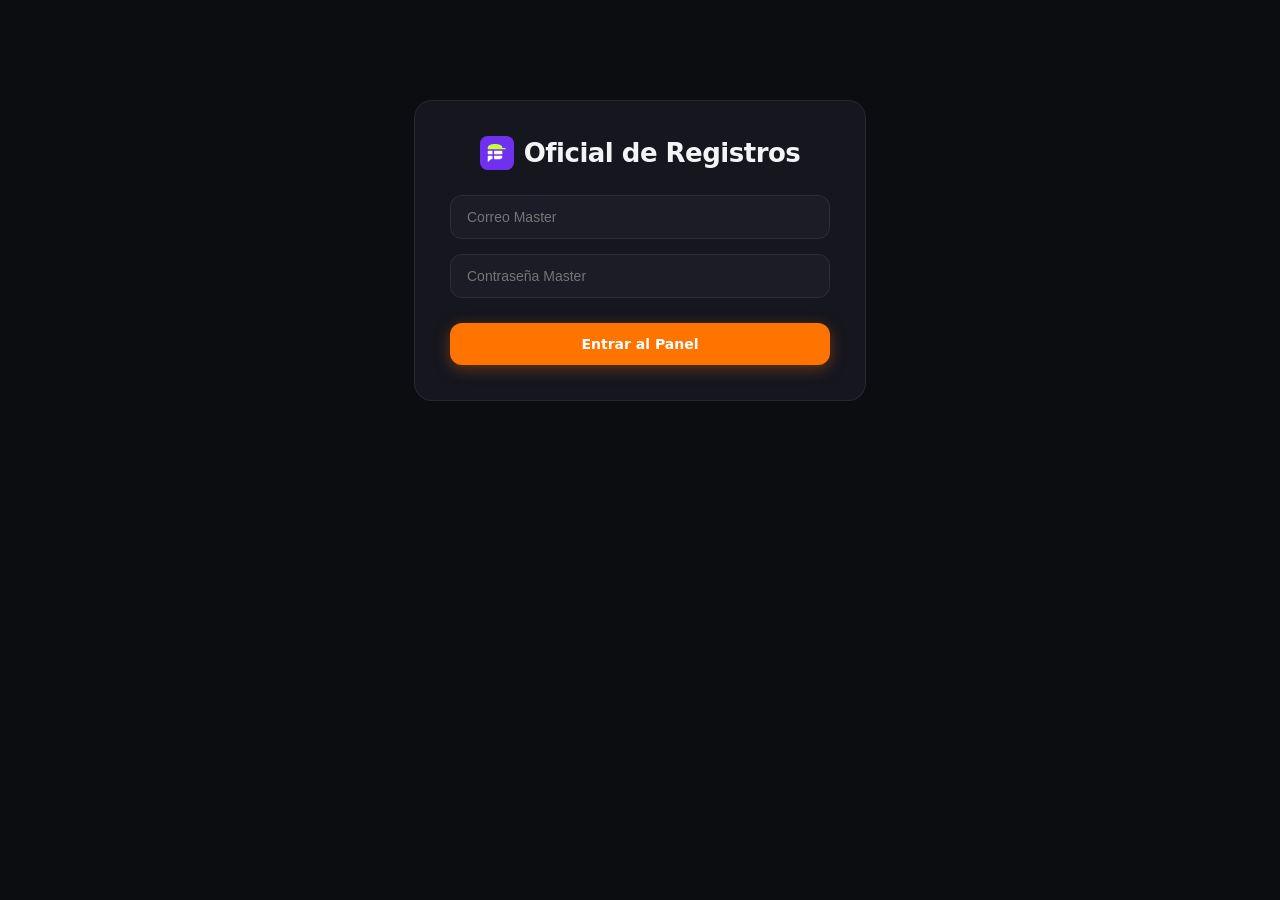
==== static/admin.html @ a2f4e863 "Identidad visual: logo "Oficial de Registros" (oficial con gorra) - Nuevos archivos de marca en stat" ====
<!DOCTYPE html>
<html lang="es">
<head>
    <meta charset="UTF-8">
    <meta name="viewport" content="width=device-width, initial-scale=1.0">
    <title>Oficial de Registros · Panel de control</title>
    <!-- Identidad: favicon y color del navegador -->
    <link rel="icon" href="brand/favicon.svg" type="image/svg+xml">
    <link rel="icon" href="brand/favicon.ico" sizes="48x48">
    <link rel="apple-touch-icon" href="brand/apple-touch-icon.png">
    <meta name="theme-color" content="#7030EF">
    <link rel="stylesheet" href="admin_style.css">
</head>
<body>

    <!-- NOTIFICACIONES TOAST -->
    <div id="toast-container"></div>

    <!-- MODAL DE ACCIONES -->
    <div id="modal-overlay" class="modal-overlay">
        <div class="modal-box">
            <h3 id="modal-titulo" class="section-title">Acción</h3>
            <div id="modal-body" style="display: flex; flex-direction: column; gap: 15px; margin-bottom: 20px;">
                <!-- Se llena dinámicamente -->
            </div>
            <div style="display: flex; justify-content: flex-end; gap: 10px;">
                <button class="btn-ghost" onclick="cerrarModal()">Cancelar</button>
                <button id="modal-btn-confirmar" class="btn-primary">Guardar</button>
            </div>
        </div>
    </div>

    <!-- LOGIN SUPERADMIN -->
    <div id="login-admin" style="max-width: 380px; margin: 100px auto; padding: 35px;" class="panel-box">
        <div class="logo-title" style="justify-content: center; margin-bottom: 25px;">
            <img class="logo-simbolo" src="brand/simbolo-baldosa.svg" alt="">
            <span>Oficial de Registros</span>
        </div>
        <div style="display: flex; flex-direction: column; gap: 15px;">
            <input type="email" id="admin_email" placeholder="Correo Master">
            <input type="password" id="admin_password" placeholder="Contraseña Master">
            <button class="btn-primary" onclick="loginAdmin()" style="width: 100%; margin-top: 10px;">Entrar al Panel</button>
        </div>
    </div>

    <!-- PANEL PRINCIPAL -->
    <div id="panel-admin" style="display: none;">
        <div class="header-bar">
            <div class="logo-title">
                <img class="logo-simbolo" src="brand/simbolo-baldosa.svg" alt="">
                <span>Panel GEO'S SaaS</span>
            </div>
            <button class="btn-ghost" onclick="cerrarSesionAdmin()">Cerrar Sesión</button>
        </div>

        <!-- CONTENEDOR VISTA PRINCIPAL (Dashboard y Listado) -->
        <div id="vista-principal">
            
            <!-- DASHBOARD -->
            <div id="dashboard-section" class="panel-box" style="display: none;">
                <h3 class="section-title">Resumen Operativo</h3>
                <div class="metrics-grid">
                    
                    <!-- Tarjeta 1: Talleres -->
                    <div class="metric-card">
                        <h4>Talleres</h4>
                        <div class="metric-main-value" id="dash-total-workshops">--</div>
                        <div class="metric-sub-stats">
                            <span class="pill-badge pill-activo">Activos: <b id="dash-active-workshops">-</b></span>
                            <span class="pill-badge pill-suspendido">Suspendidos: <b id="dash-suspended-workshops">-</b></span>
                        </div>
                    </div>
                    
                    <!-- Tarjeta 2: Ingresos -->
                    <div class="metric-card">
                        <h4>Ingresos (MRR)</h4>
                        <div class="metric-main-value" style="color: var(--accent-green);" id="dash-mrr">$0</div>
                        <div class="metric-sub-stats" id="dash-por-plan">
                            <span class="pill-badge pill-plan">Activas: <b id="dash-active-subs">-</b></span>
                        </div>
                        <button class="btn-ghost" onclick="abrirPlanes()" style="width: 100%; margin-top: 15px; font-size: 12px; padding: 10px;">Planes y módulos</button>
                    </div>
                    
                    <!-- Tarjeta 3: Sistema y Monitor IA -->
                    <div class="metric-card">
                        <h4>Estado del Sistema</h4>
                        <div class="metric-main-value" id="dash-ai-today">-- <span style="font-size: 14px; font-weight:normal; color: var(--text-muted);">usos IA hoy</span></div>
                        <div class="metric-sub-stats">
                            <span class="pill-badge pill-suspendido">Errores: <b id="dash-errors">-</b></span>
                        </div>
                        <button class="btn-ghost" onclick="abrirMonitorIA()" style="width: 100%; margin-top: 15px; font-size: 12px; padding: 10px;">Abrir Monitor de IA</button>
                    </div>

                </div> <!-- AQUI SE CIERRA LA CUADRÍCULA -->

                <!-- SECCIÓN DE ALERTAS PREVENTIVAS -->
                <div id="dashboard-alertas" style="margin-top: 30px; display: none;">
                    <h4 style="color: var(--text-muted); font-size: 13px; text-transform: uppercase; letter-spacing: 1px; margin-bottom: 15px;"> Requieren tu Atención</h4>
                    <div id="lista-alertas" style="display: flex; flex-direction: column; gap: 10px;">
                        <!-- Las alertas se inyectarán aquí -->
                    </div>
                </div>
                
            </div> <!-- AQUI SE CIERRA EL DASHBOARD -->

            <!-- CREAR TALLER -->
            <div class="panel-box">
                <h3 class="section-title">Registrar Nuevo Taller Cliente</h3>
                <div class="form-alta-taller">
                    <input type="text" id="nuevo_nombre" placeholder="Nombre Taller">
                    <input type="email" id="nuevo_email" placeholder="Email Jefe">
                    <input type="password" id="nuevo_pass" placeholder="Password Jefe">
                    <!-- Plan = qué funciones tiene; periodo = cada cuánto paga -->
                    <select id="nuevo_plan_codigo" title="Plan (qué funciones tiene)">
                        <option value="">Cargando planes...</option>
                    </select>
                    <select id="nuevo_plan" title="Periodo de pago">
                        <option value="mensual">Pago mensual</option>
                        <option value="trimestral">Pago trimestral</option>
                        <option value="anual">Pago anual</option>
                    </select>
                    <button class="btn-primary" onclick="crearTaller()">Crear Taller</button>
                </div>
            </div>

            <h3 class="section-title">Talleres Registrados</h3>
            <div id="lista-talleres" class="talleres-grid">
                <!-- Cargado por JS -->
            </div>
            
        </div> <!-- AQUI SE CIERRA LA VISTA PRINCIPAL -->

        <!-- CONTENEDOR VISTA 360° -->
        <div id="vista-360-taller" style="display: none;">
            <button class="btn-ghost" onclick="cerrarVista360()" style="margin-bottom: 25px;">← Volver al panel principal</button>
            <div id="contenido-360">
                <!-- Cargado dinámicamente por JS -->
            </div>
        </div>

        <!-- VISTA: PLANES Y MÓDULOS (qué incluye cada plan y sus precios) -->
        <div id="vista-planes" style="display: none;">
            <div style="display: flex; justify-content: space-between; align-items: center; margin-bottom: 25px;">
                <button class="btn-ghost" onclick="cerrarPlanes()">← Volver al panel</button>
            </div>
            <div class="panel-box">
                <h3 class="section-title">Planes y módulos</h3>
                <p class="texto-ayuda">Marca qué módulos incluye cada plan. Los cambios se aplican al instante a todos los talleres de ese plan
                    (salvo las excepciones que les hayas puesto a cada uno). Chat de registro, órdenes, cuadre de caja, orden PNG y catálogo
                    de servicios están siempre incluidos.</p>
                <div id="lista-planes" class="planes-grid"></div>
            </div>
        </div>

        <!-- CONTENEDOR NUEVO: VISTA MONITOR IA -->
        <div id="vista-monitor-ia" style="display: none;">
            <div style="display: flex; justify-content: space-between; align-items: center; margin-bottom: 25px;">
                <button class="btn-ghost" onclick="cerrarMonitorIA()">← Volver al panel</button>
                <button class="btn-primary" onclick="cargarColaIA()" style="padding: 8px 15px; font-size: 12px;">Actualizar</button>
            </div>
            
            <div class="panel-box">
                <h3 class="section-title">Monitor de Cola de Procesamiento</h3>
                <div id="lista-cola-ia" style="display: flex; flex-direction: column; gap: 12px;">
                    <!-- Se carga por JS -->
                </div>
            </div>
        </div>
        
    </div> <!-- AQUI SE CIERRA EL PANEL COMPLETO -->

    <script src="admin_script.js"></script>
</body>
</html>
---- static/admin_style.css ----
/* ==========================================================================
   ESTILOS PREMIUM DARK & ORANGE - PANEL SAAS AUTOTRONIC
   ========================================================================== */

:root {
    --bg-main: #0c0d11;
    --bg-card: #15161e;
    --bg-card-hover: #1c1d28;
    --bg-input: #1b1c26;
    --accent-orange: #ff7300;
    --accent-orange-glow: rgba(255, 115, 0, 0.35);
    --accent-green: #10b981;
    --accent-green-bg: rgba(16, 185, 129, 0.12);
    --accent-red: #ef4444;
    --accent-red-bg: rgba(239, 68, 68, 0.12);
    --accent-blue: #3b82f6;
    --text-main: #f3f4f6;
    --text-muted: #9ca3af;
    --border-color: rgba(255, 255, 255, 0.07);
    --radius-card: 18px;
    --radius-btn: 12px;
}

body {
    background-color: var(--bg-main);
    color: var(--text-main);
    font-family: 'Inter', system-ui, -apple-system, sans-serif;
    margin: 0;
    padding: 0;
    -webkit-font-smoothing: antialiased;
}

/* --- TOAST NOTIFICATIONS --- */
#toast-container {
    position: fixed;
    top: 25px;
    right: 25px;
    z-index: 9999;
    display: flex;
    flex-direction: column;
    gap: 12px;
}

.toast {
    background: #1e1f2b;
    color: #fff;
    padding: 14px 22px;
    border-radius: 14px;
    border: 1px solid var(--border-color);
    box-shadow: 0 10px 30px rgba(0, 0, 0, 0.5);
    display: flex;
    align-items: center;
    gap: 12px;
    font-size: 14px;
    font-weight: 500;
    animation: slideIn 0.35s cubic-bezier(0.16, 1, 0.3, 1);
    backdrop-filter: blur(10px);
}

.toast.success { border-left: 4px solid var(--accent-green); }
.toast.error { border-left: 4px solid var(--accent-red); }
.toast.info { border-left: 4px solid var(--accent-orange); }

@keyframes slideIn {
    from { transform: translateX(100%) scale(0.9); opacity: 0; }
    to { transform: translateX(0) scale(1); opacity: 1; }
}

/* --- MODAL PERSONALIZADO --- */
.modal-overlay {
    position: fixed;
    top: 0; left: 0; width: 100%; height: 100%;
    background: rgba(0, 0, 0, 0.75);
    backdrop-filter: blur(8px);
    display: flex;
    justify-content: center;
    align-items: center;
    z-index: 9000;
    opacity: 0;
    pointer-events: none;
    transition: all 0.3s ease;
}

.modal-overlay.active {
    opacity: 1;
    pointer-events: auto;
}

.modal-box {
    background: var(--bg-card);
    border: 1px solid var(--border-color);
    padding: 30px;
    border-radius: 22px;
    width: 100%;
    max-width: 420px;
    box-shadow: 0 20px 50px rgba(0,0,0,0.6);
    transform: scale(0.9);
    transition: all 0.3s cubic-bezier(0.16, 1, 0.3, 1);
}

.modal-overlay.active .modal-box {
    transform: scale(1);
}

/* --- ESTRUCTURA GENERAL --- */
#panel-admin {
    max-width: 1100px;
    margin: 40px auto;
    padding: 0 20px;
}

.header-bar {
    display: flex;
    justify-content: space-between;
    align-items: center;
    margin-bottom: 35px;
}

.logo-title {
    font-size: 26px;
    font-weight: 800;
    letter-spacing: -0.5px;
    display: flex;
    align-items: center;
    gap: 10px;
}

.logo-dot {
    width: 12px;
    height: 12px;
    background-color: var(--accent-orange);
    border-radius: 50%;
    box-shadow: 0 0 12px var(--accent-orange);
}

/* --- CAJA CREAR TALLER --- */
.panel-box {
    background: var(--bg-card);
    padding: 28px;
    border-radius: var(--radius-card);
    border: 1px solid var(--border-color);
    margin-bottom: 40px;
}

.section-title {
    font-size: 18px;
    font-weight: 700;
    margin-top: 0;
    margin-bottom: 20px;
    color: var(--text-main);
}

.form-alta-taller {
    display: grid;
    grid-template-columns: repeat(auto-fit, minmax(200px, 1fr));
    gap: 15px;
}

input, select {
    background: var(--bg-input);
    color: var(--text-main);
    border: 1px solid var(--border-color);
    padding: 13px 16px;
    border-radius: var(--radius-btn);
    font-size: 14px;
    outline: none;
    transition: all 0.2s ease;
}

input:focus, select:focus {
    border-color: var(--accent-orange);
    box-shadow: 0 0 0 3px var(--accent-orange-glow);
}

/* --- BOTONES PREMIUM --- */
button {
    font-family: inherit;
    font-weight: 600;
    font-size: 14px;
    border: none;
    border-radius: var(--radius-btn);
    cursor: pointer;
    transition: all 0.25s cubic-bezier(0.16, 1, 0.3, 1);
}

.btn-primary {
    background: var(--accent-orange);
    color: #ffffff;
    padding: 13px 24px;
    box-shadow: 0 4px 15px var(--accent-orange-glow);
}

.btn-primary:hover {
    background: #ff851a;
    transform: translateY(-2px);
    box-shadow: 0 8px 25px var(--accent-orange-glow);
}

.btn-ghost {
    background: rgba(255, 255, 255, 0.05);
    color: var(--text-muted);
    border: 1px solid var(--border-color);
}

.btn-ghost:hover {
    background: rgba(255, 255, 255, 0.1);
    color: var(--text-main);
}

/* --- TARJETAS TALLERES --- */
.talleres-grid {
    display: flex;
    flex-direction: column;
    gap: 16px;
}

.taller-card {
    background: var(--bg-card);
    border: 1px solid var(--border-color);
    border-radius: var(--radius-card);
    padding: 22px 28px;
    display: flex;
    justify-content: space-between;
    align-items: center;
    transition: all 0.3s ease;
}

.taller-card:hover {
    background: var(--bg-card-hover);
    border-color: rgba(255, 255, 255, 0.15);
    transform: translateY(-3px);
    box-shadow: 0 12px 30px rgba(0, 0, 0, 0.3);
}

.taller-info {
    display: flex;
    flex-direction: column;
    gap: 8px;
}

.taller-header-row {
    display: flex;
    align-items: center;
    gap: 12px;
}

.taller-nombre {
    font-size: 18px;
    font-weight: 700;
    margin: 0;
}

/* Insignias estilo Pill */
.pill-badge {
    padding: 4px 12px;
    border-radius: 20px;
    font-size: 12px;
    font-weight: 600;
    text-transform: uppercase;
    letter-spacing: 0.5px;
}

.pill-plan {
    background: rgba(255, 255, 255, 0.08);
    color: var(--text-muted);
    border: 1px solid var(--border-color);
}

.pill-activo {
    background: var(--accent-green-bg);
    color: var(--accent-green);
    border: 1px solid rgba(16, 185, 129, 0.2);
}

.pill-suspendido {
    background: var(--accent-red-bg);
    color: var(--accent-red);
    border: 1px solid rgba(239, 68, 68, 0.2);
}

.taller-meta {
    font-size: 13px;
    color: var(--text-muted);
    display: flex;
    gap: 15px;
}

/* Botones Acción en Tarjeta */
.card-actions {
    display: flex;
    gap: 10px;
}

.btn-action {
    padding: 9px 16px;
    font-size: 13px;
    border-radius: 10px;
    display: flex;
    align-items: center;
    gap: 6px;
}

.btn-pay {
    background: rgba(255, 115, 0, 0.1);
    color: var(--accent-orange);
    border: 1px solid rgba(255, 115, 0, 0.2);
}

.btn-pay:hover {
    background: var(--accent-orange);
    color: #fff;
    box-shadow: 0 4px 15px var(--accent-orange-glow);
}

.btn-suspend {
    background: rgba(239, 68, 68, 0.1);
    color: var(--accent-red);
    border: 1px solid rgba(239, 68, 68, 0.2);
}

.btn-suspend:hover {
    background: var(--accent-red);
    color: #fff;
}

.btn-user {
    background: rgba(255, 255, 255, 0.05);
    color: var(--text-main);
    border: 1px solid var(--border-color);
}

.btn-user:hover {
    background: rgba(255, 255, 255, 0.15);
}

/* =========================================
   RESPONSIVE PARA TARJETAS DE TALLERES
========================================= */
@media (max-width: 768px) {
    .taller-card { 
        flex-direction: column !important;
        align-items: flex-start !important;
        padding: 15px !important;
    }

    .card-actions {
        width: 100%;
        display: flex;
        flex-wrap: wrap;
        gap: 10px;
        margin-top: 15px;
        justify-content: stretch;
    }

    .card-actions button {
        flex: 1;
        min-width: 120px;
    }
}

/* =========================================
   ESTILOS DASHBOARD METRICS
========================================= */
.metrics-grid {
    display: grid;
    grid-template-columns: repeat(auto-fit, minmax(240px, 1fr));
    gap: 20px;
}

.metric-card {
    background: var(--bg-input);
    border: 1px solid var(--border-color);
    border-radius: var(--radius-card);
    padding: 24px;
    transition: all 0.3s cubic-bezier(0.16, 1, 0.3, 1);
}

.metric-card:hover {
    border-color: var(--accent-orange);
    background: var(--bg-card-hover);
    box-shadow: 0 8px 25px var(--accent-orange-glow);
    transform: translateY(-2px);
}

.metric-card h4 {
    margin: 0 0 12px 0;
    font-size: 13px;
    color: var(--text-muted);
    text-transform: uppercase;
    letter-spacing: 1px;
}

.metric-main-value {
    font-size: 34px;
    font-weight: 800;
    color: var(--text-main);
    margin-bottom: 16px;
    display: flex;
    align-items: baseline;
    gap: 8px;
}

.metric-sub-stats {
    display: flex;
    gap: 10px;
    flex-wrap: wrap;
}
/* =========================================
   ESTILOS FICHA 360° DEL TALLER
========================================= */
.ficha-360-container {
    background: var(--bg-card);
    border: 1px solid var(--border-color);
    border-radius: var(--radius-card);
    overflow: hidden;
}

.ficha-360-header {
    padding: 30px;
    border-bottom: 1px solid var(--border-color);
    background: linear-gradient(to right, rgba(255,115,0,0.05), transparent);
}

.ficha-360-header h2 {
    margin: 0 0 15px 0;
    font-size: 24px;
    color: #fff;
}

.ficha-360-badges {
    display: flex;
    gap: 10px;
    align-items: center;
}

.ficha-360-body {
    display: grid;
    grid-template-columns: repeat(auto-fit, minmax(300px, 1fr));
    gap: 20px;
    padding: 30px;
}

.ficha-seccion h4 {
    color: var(--text-muted);
    text-transform: uppercase;
    font-size: 12px;
    letter-spacing: 1px;
    margin: 0 0 15px 0;
    border-bottom: 1px solid rgba(255,255,255,0.05);
    padding-bottom: 8px;
}

.ficha-lista-datos {
    list-style: none;
    padding: 0;
    margin: 0;
    display: flex;
    flex-direction: column;
    gap: 12px;
}

.ficha-lista-datos li {
    display: flex;
    justify-content: space-between;
    font-size: 14px;
}

.ficha-lista-datos li span:first-child { color: var(--text-muted); }
.ficha-lista-datos li span:last-child { font-weight: 600; color: var(--text-main); }

.ficha-360-footer {
    padding: 20px 30px;
    background: var(--bg-input);
    border-top: 1px solid var(--border-color);
    display: flex;
    gap: 15px;
    flex-wrap: wrap;
}

/* Color azul para botón de 360 */
.btn-view {
    background: rgba(59, 130, 246, 0.1);
    color: var(--accent-blue);
    border: 1px solid rgba(59, 130, 246, 0.2);
}
.btn-view:hover {
    background: var(--accent-blue);
    color: #fff;
}
/* =========================================
   ESTILOS MONITOR COLA IA
========================================= */
.cola-card {
    background: var(--bg-input);
    border: 1px solid var(--border-color);
    border-radius: var(--radius-btn);
    padding: 16px;
    display: flex;
    justify-content: space-between;
    align-items: center;
    gap: 15px;
}

.cola-info {
    display: flex;
    flex-direction: column;
    gap: 8px;
    flex: 1;
}

.cola-texto {
    color: var(--text-main);
    font-size: 14px;
    font-style: italic;
    background: rgba(255,255,255,0.03);
    padding: 8px 12px;
    border-radius: 6px;
    border-left: 3px solid var(--text-muted);
}

.cola-meta {
    font-size: 12px;
    color: var(--text-muted);
}
/* =========================================
   ESTILOS ALERTAS PREVENTIVAS
========================================= */
.alerta-card {
    padding: 14px 18px;
    border-radius: var(--radius-btn);
    font-size: 14px;
    font-weight: 500;
    display: flex;
    align-items: center;
    gap: 10px;
    border-left: 4px solid transparent;
    background: var(--bg-input);
    color: var(--text-main);
}

.alerta-critico {
    border-left-color: var(--accent-red);
    background: rgba(239, 68, 68, 0.1);
}

.alerta-advertencia {
    border-left-color: #eab308;
    background: rgba(234, 179, 8, 0.1);
}

.alerta-riesgo {
    border-left-color: var(--accent-orange);
    background: rgba(255, 115, 0, 0.1);
}

.alerta-ok {
    border-left-color: var(--accent-green);
    color: var(--accent-green);
    background: rgba(16, 185, 129, 0.05);
}

/* =========================================
   PLANES Y MÓDULOS
========================================= */
.texto-ayuda { font-size: 12.5px; color: var(--text-muted); line-height: 1.45; margin: 4px 0 0; }

.pill-aviso {
    background: rgba(245, 158, 11, 0.12);
    color: #f59e0b;
    border: 1px solid rgba(245, 158, 11, 0.25);
}

/* Modal ancho (ventana de módulos) con scroll propio */
.modal-box.modal-ancho {
    max-width: 780px;
    max-height: 88vh;
    overflow-y: auto;
}

.modulos-cabecera label { display: flex; align-items: center; gap: 12px; font-size: 14px; font-weight: 600; }
.modulos-cabecera select { min-width: 180px; }

.lista-modulos { display: flex; flex-direction: column; gap: 10px; }

.modulo-fila {
    display: grid;
    grid-template-columns: 1fr 1.1fr;
    gap: 14px;
    align-items: center;
    padding: 12px 14px;
    border: 1px solid var(--border-color);
    border-radius: 14px;
    background: rgba(255, 255, 255, 0.02);
}
.modulo-fila.con-excepcion { border-color: rgba(255, 115, 0, 0.45); }
.modulo-titulo { display: flex; flex-wrap: wrap; align-items: center; gap: 8px; }
.modulo-titulo .pill-badge { font-size: 10.5px; padding: 3px 9px; }

.modulo-controles { display: grid; grid-template-columns: 1fr 1fr; gap: 8px; }
.modulo-controles .sel-estado { grid-column: 1 / -1; }
.modulo-controles input, .modulo-controles select { padding: 9px 12px; font-size: 13px; width: 100%; box-sizing: border-box; }
.modulo-controles input:disabled { opacity: 0.35; }

.subtitulo-modal { font-size: 13px; color: var(--text-muted); text-transform: uppercase; letter-spacing: 1px; margin: 22px 0 10px; }
.historial-modulos { list-style: none; padding: 0; margin: 0; display: flex; flex-direction: column; gap: 8px; font-size: 13px; }
.historial-modulos li { display: flex; gap: 12px; }
.hist-fecha { color: var(--text-muted); white-space: nowrap; min-width: 110px; }
.hist-quien { color: var(--text-muted); }

/* Vista de planes */
.planes-grid { display: grid; grid-template-columns: repeat(auto-fit, minmax(320px, 1fr)); gap: 20px; margin-top: 18px; }
.plan-card {
    border: 1px solid var(--border-color);
    border-radius: var(--radius-card);
    padding: 20px;
    display: flex;
    flex-direction: column;
    gap: 14px;
    background: rgba(255, 255, 255, 0.02);
}
.campo-plan { display: flex; flex-direction: column; gap: 6px; font-size: 12px; color: var(--text-muted); font-weight: 600; }
.campo-plan input { width: 100%; box-sizing: border-box; }
.precios-plan { display: grid; grid-template-columns: repeat(3, 1fr); gap: 10px; }
.precios-plan input { padding: 10px 12px; }
.checks-modulos { display: flex; flex-direction: column; gap: 10px; }
.check-modulo { display: flex; gap: 10px; align-items: flex-start; font-size: 14px; cursor: pointer; }
.check-modulo input { margin-top: 3px; width: 16px; height: 16px; accent-color: var(--accent-orange); flex: 0 0 auto; }

@media (max-width: 700px) {
    .modulo-fila { grid-template-columns: 1fr; }
    .precios-plan { grid-template-columns: 1fr; }
    .modal-box.modal-ancho { padding: 20px; margin: 0 10px; }
    .historial-modulos li { flex-direction: column; gap: 2px; }
}

/* Símbolo de marca (baldosa del oficial con gorra) junto al título del panel */
.logo-simbolo { width: 34px; height: 34px; display: block; flex-shrink: 0; }
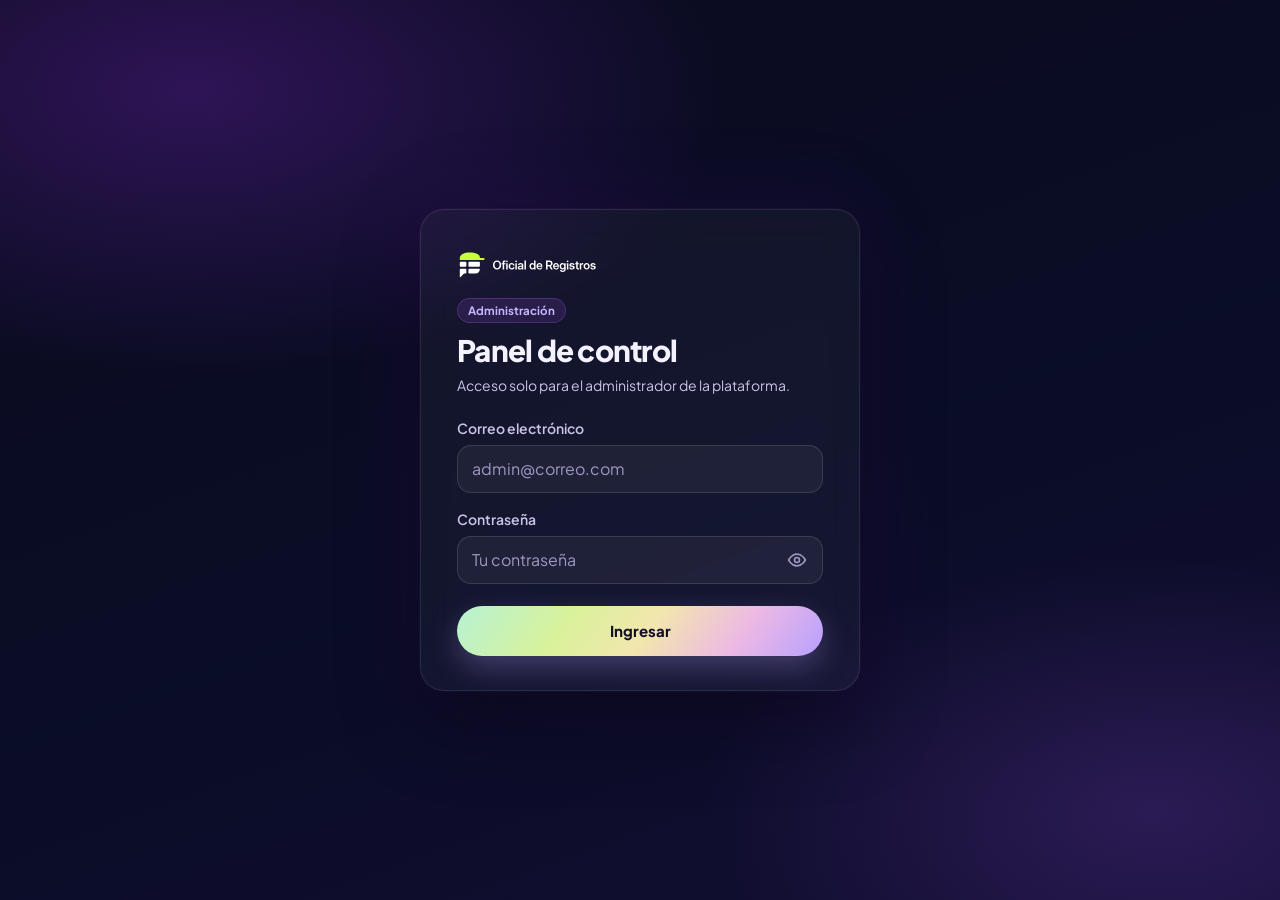
==== commit 67fb7ab8: "Panel admin, módulo 1: estructura con navegación lateral, modo claro, sesión persistente y modal cen" ====
--- a/static/admin.html
+++ b/static/admin.html
@@ -1,174 +1,294 @@
-<!DOCTYPE html>
-<html lang="es">
-<head>
-    <meta charset="UTF-8">
-    <meta name="viewport" content="width=device-width, initial-scale=1.0">
-    <title>Oficial de Registros · Panel de control</title>
-    <!-- Identidad: favicon y color del navegador -->
-    <link rel="icon" href="brand/favicon.svg" type="image/svg+xml">
-    <link rel="icon" href="brand/favicon.ico" sizes="48x48">
-    <link rel="apple-touch-icon" href="brand/apple-touch-icon.png">
-    <meta name="theme-color" content="#7030EF">
-    <link rel="stylesheet" href="admin_style.css">
-</head>
-<body>
-
-    <!-- NOTIFICACIONES TOAST -->
-    <div id="toast-container"></div>
-
-    <!-- MODAL DE ACCIONES -->
-    <div id="modal-overlay" class="modal-overlay">
-        <div class="modal-box">
-            <h3 id="modal-titulo" class="section-title">Acción</h3>
-            <div id="modal-body" style="display: flex; flex-direction: column; gap: 15px; margin-bottom: 20px;">
-                <!-- Se llena dinámicamente -->
-            </div>
-            <div style="display: flex; justify-content: flex-end; gap: 10px;">
-                <button class="btn-ghost" onclick="cerrarModal()">Cancelar</button>
-                <button id="modal-btn-confirmar" class="btn-primary">Guardar</button>
-            </div>
-        </div>
-    </div>
-
-    <!-- LOGIN SUPERADMIN -->
-    <div id="login-admin" style="max-width: 380px; margin: 100px auto; padding: 35px;" class="panel-box">
-        <div class="logo-title" style="justify-content: center; margin-bottom: 25px;">
-            <img class="logo-simbolo" src="brand/simbolo-baldosa.svg" alt="">
-            <span>Oficial de Registros</span>
-        </div>
-        <div style="display: flex; flex-direction: column; gap: 15px;">
-            <input type="email" id="admin_email" placeholder="Correo Master">
-            <input type="password" id="admin_password" placeholder="Contraseña Master">
-            <button class="btn-primary" onclick="loginAdmin()" style="width: 100%; margin-top: 10px;">Entrar al Panel</button>
-        </div>
-    </div>
-
-    <!-- PANEL PRINCIPAL -->
-    <div id="panel-admin" style="display: none;">
-        <div class="header-bar">
-            <div class="logo-title">
-                <img class="logo-simbolo" src="brand/simbolo-baldosa.svg" alt="">
-                <span>Panel GEO'S SaaS</span>
-            </div>
-            <button class="btn-ghost" onclick="cerrarSesionAdmin()">Cerrar Sesión</button>
-        </div>
-
-        <!-- CONTENEDOR VISTA PRINCIPAL (Dashboard y Listado) -->
-        <div id="vista-principal">
-            
-            <!-- DASHBOARD -->
-            <div id="dashboard-section" class="panel-box" style="display: none;">
-                <h3 class="section-title">Resumen Operativo</h3>
-                <div class="metrics-grid">
-                    
-                    <!-- Tarjeta 1: Talleres -->
-                    <div class="metric-card">
-                        <h4>Talleres</h4>
-                        <div class="metric-main-value" id="dash-total-workshops">--</div>
-                        <div class="metric-sub-stats">
-                            <span class="pill-badge pill-activo">Activos: <b id="dash-active-workshops">-</b></span>
-                            <span class="pill-badge pill-suspendido">Suspendidos: <b id="dash-suspended-workshops">-</b></span>
-                        </div>
-                    </div>
-                    
-                    <!-- Tarjeta 2: Ingresos -->
-                    <div class="metric-card">
-                        <h4>Ingresos (MRR)</h4>
-                        <div class="metric-main-value" style="color: var(--accent-green);" id="dash-mrr">$0</div>
-                        <div class="metric-sub-stats" id="dash-por-plan">
-                            <span class="pill-badge pill-plan">Activas: <b id="dash-active-subs">-</b></span>
-                        </div>
-                        <button class="btn-ghost" onclick="abrirPlanes()" style="width: 100%; margin-top: 15px; font-size: 12px; padding: 10px;">Planes y módulos</button>
-                    </div>
-                    
-                    <!-- Tarjeta 3: Sistema y Monitor IA -->
-                    <div class="metric-card">
-                        <h4>Estado del Sistema</h4>
-                        <div class="metric-main-value" id="dash-ai-today">-- <span style="font-size: 14px; font-weight:normal; color: var(--text-muted);">usos IA hoy</span></div>
-                        <div class="metric-sub-stats">
-                            <span class="pill-badge pill-suspendido">Errores: <b id="dash-errors">-</b></span>
-                        </div>
-                        <button class="btn-ghost" onclick="abrirMonitorIA()" style="width: 100%; margin-top: 15px; font-size: 12px; padding: 10px;">Abrir Monitor de IA</button>
-                    </div>
-
-                </div> <!-- AQUI SE CIERRA LA CUADRÍCULA -->
-
-                <!-- SECCIÓN DE ALERTAS PREVENTIVAS -->
-                <div id="dashboard-alertas" style="margin-top: 30px; display: none;">
-                    <h4 style="color: var(--text-muted); font-size: 13px; text-transform: uppercase; letter-spacing: 1px; margin-bottom: 15px;"> Requieren tu Atención</h4>
-                    <div id="lista-alertas" style="display: flex; flex-direction: column; gap: 10px;">
-                        <!-- Las alertas se inyectarán aquí -->
-                    </div>
-                </div>
-                
-            </div> <!-- AQUI SE CIERRA EL DASHBOARD -->
-
-            <!-- CREAR TALLER -->
-            <div class="panel-box">
-                <h3 class="section-title">Registrar Nuevo Taller Cliente</h3>
-                <div class="form-alta-taller">
-                    <input type="text" id="nuevo_nombre" placeholder="Nombre Taller">
-                    <input type="email" id="nuevo_email" placeholder="Email Jefe">
-                    <input type="password" id="nuevo_pass" placeholder="Password Jefe">
-                    <!-- Plan = qué funciones tiene; periodo = cada cuánto paga -->
-                    <select id="nuevo_plan_codigo" title="Plan (qué funciones tiene)">
-                        <option value="">Cargando planes...</option>
-                    </select>
-                    <select id="nuevo_plan" title="Periodo de pago">
-                        <option value="mensual">Pago mensual</option>
-                        <option value="trimestral">Pago trimestral</option>
-                        <option value="anual">Pago anual</option>
-                    </select>
-                    <button class="btn-primary" onclick="crearTaller()">Crear Taller</button>
-                </div>
-            </div>
-
-            <h3 class="section-title">Talleres Registrados</h3>
-            <div id="lista-talleres" class="talleres-grid">
-                <!-- Cargado por JS -->
-            </div>
-            
-        </div> <!-- AQUI SE CIERRA LA VISTA PRINCIPAL -->
-
-        <!-- CONTENEDOR VISTA 360° -->
-        <div id="vista-360-taller" style="display: none;">
-            <button class="btn-ghost" onclick="cerrarVista360()" style="margin-bottom: 25px;">← Volver al panel principal</button>
-            <div id="contenido-360">
-                <!-- Cargado dinámicamente por JS -->
-            </div>
-        </div>
-
-        <!-- VISTA: PLANES Y MÓDULOS (qué incluye cada plan y sus precios) -->
-        <div id="vista-planes" style="display: none;">
-            <div style="display: flex; justify-content: space-between; align-items: center; margin-bottom: 25px;">
-                <button class="btn-ghost" onclick="cerrarPlanes()">← Volver al panel</button>
-            </div>
-            <div class="panel-box">
-                <h3 class="section-title">Planes y módulos</h3>
-                <p class="texto-ayuda">Marca qué módulos incluye cada plan. Los cambios se aplican al instante a todos los talleres de ese plan
-                    (salvo las excepciones que les hayas puesto a cada uno). Chat de registro, órdenes, cuadre de caja, orden PNG y catálogo
-                    de servicios están siempre incluidos.</p>
-                <div id="lista-planes" class="planes-grid"></div>
-            </div>
-        </div>
-
-        <!-- CONTENEDOR NUEVO: VISTA MONITOR IA -->
-        <div id="vista-monitor-ia" style="display: none;">
-            <div style="display: flex; justify-content: space-between; align-items: center; margin-bottom: 25px;">
-                <button class="btn-ghost" onclick="cerrarMonitorIA()">← Volver al panel</button>
-                <button class="btn-primary" onclick="cargarColaIA()" style="padding: 8px 15px; font-size: 12px;">Actualizar</button>
-            </div>
-            
-            <div class="panel-box">
-                <h3 class="section-title">Monitor de Cola de Procesamiento</h3>
-                <div id="lista-cola-ia" style="display: flex; flex-direction: column; gap: 12px;">
-                    <!-- Se carga por JS -->
-                </div>
-            </div>
-        </div>
-        
-    </div> <!-- AQUI SE CIERRA EL PANEL COMPLETO -->
-
-    <script src="admin_script.js"></script>
-</body>
-</html>+<!DOCTYPE html>
+<html lang="es">
+<head>
+    <meta charset="UTF-8">
+    <meta name="viewport" content="width=device-width, initial-scale=1.0, viewport-fit=cover">
+    <title>Oficial de Registros | Administración</title>
+    <!-- Identidad: favicon y color del navegador -->
+    <link rel="icon" href="brand/favicon.svg" type="image/svg+xml">
+    <link rel="icon" href="brand/favicon.ico" sizes="48x48">
+    <link rel="apple-touch-icon" href="brand/apple-touch-icon.png">
+    <meta name="theme-color" content="#0A0D26">
+    <link rel="preload" href="fonts/plus-jakarta-sans-latin-wght-normal.woff2" as="font" type="font/woff2" crossorigin>
+    <!-- Tema guardado ANTES de pintar (mismo ajuste que la app del taller) -->
+    <script>
+        (function () {
+            document.documentElement.setAttribute("data-theme", localStorage.getItem("as_tema") || "dark");
+        })();
+    </script>
+    <!-- Sistema de diseño compartido (tokens, temas, navegación, modal) + estilos propios del panel -->
+    <link rel="stylesheet" href="style.css?v=29">
+    <link rel="stylesheet" href="admin_style.css?v=2">
+</head>
+<body class="adm">
+
+    <!-- ========================================================== -->
+    <!-- MODAL ÚNICO: avisos con OK y formularios con Cancelar/Guardar -->
+    <!-- ========================================================== -->
+    <div id="modal-aviso" class="modal-overlay" aria-hidden="true">
+        <div class="modal-caja" role="alertdialog" aria-modal="true" aria-labelledby="modal-titulo" aria-describedby="modal-mensaje">
+            <div id="modal-icono" class="modal-icono"></div>
+            <h3 id="modal-titulo" class="modal-titulo"></h3>
+            <div id="modal-mensaje" class="modal-mensaje"></div>
+            <!-- Campos del formulario (renovar pago, agregar usuario, módulos...) -->
+            <div id="modal-body" class="modal-formulario adm-modal-cuerpo" hidden></div>
+            <!-- Error de validación dentro del formulario (no cierra el modal) -->
+            <p id="modal-error" class="adm-modal-error" role="alert" hidden></p>
+            <div class="modal-botones">
+                <button id="modal-btn-cancelar" class="modal-btn-secundario" type="button" hidden>Cancelar</button>
+                <button id="modal-btn-confirmar" class="modal-btn-ok" type="button">OK</button>
+            </div>
+        </div>
+    </div>
+
+    <!-- ========================================================== -->
+    <!-- INICIO DE SESIÓN DEL ADMINISTRADOR                           -->
+    <!-- ========================================================== -->
+    <div id="login-container" class="adm-login">
+        <div class="login-split">
+            <main class="login-formulario">
+                <div class="login-card">
+                    <div class="login-card-marca">
+                        <img class="logo-movil oscuro" src="brand/horizontal-dark.svg" alt="Oficial de Registros">
+                        <img class="logo-movil claro" src="brand/horizontal.svg" alt="Oficial de Registros">
+                    </div>
+                    <span class="adm-login-etiqueta">Administración</span>
+                    <h1>Panel de control</h1>
+                    <p class="login-sub">Acceso solo para el administrador de la plataforma.</p>
+
+                    <form class="login-campos" onsubmit="event.preventDefault(); loginAdmin();" novalidate>
+                        <div class="campo-login">
+                            <label for="admin_email">Correo electrónico</label>
+                            <input type="email" id="admin_email" placeholder="admin@correo.com" autocomplete="username" inputmode="email">
+                        </div>
+                        <div class="campo-login">
+                            <label for="admin_password">Contraseña</label>
+                            <div class="campo-clave">
+                                <input type="password" id="admin_password" autocomplete="current-password" placeholder="Tu contraseña">
+                                <button type="button" class="ver-clave" id="ver-clave" onclick="alternarVerClave()"
+                                        aria-label="Mostrar contraseña" aria-pressed="false" aria-controls="admin_password">
+                                    <svg class="icono ojo-abierto" viewBox="0 0 24 24" aria-hidden="true"><path d="M2 12s3.6-7 10-7 10 7 10 7-3.6 7-10 7S2 12 2 12z"/><circle cx="12" cy="12" r="3"/></svg>
+                                    <svg class="icono ojo-cerrado" viewBox="0 0 24 24" aria-hidden="true"><path d="M3 3l18 18"/><path d="M10.6 5.1A10.8 10.8 0 0 1 12 5c6.4 0 10 7 10 7a17.6 17.6 0 0 1-3.2 4.2M6.6 6.6C3.9 8.4 2 12 2 12s3.6 7 10 7c1.6 0 3-.4 4.3-1"/><path d="M9.9 9.9a3 3 0 0 0 4.2 4.2"/></svg>
+                                </button>
+                            </div>
+                        </div>
+                        <button type="submit" class="btn-login">Ingresar</button>
+                    </form>
+                    <p id="login_error" role="alert"></p>
+                </div>
+            </main>
+        </div>
+    </div>
+
+    <!-- ========================================================== -->
+    <!-- PANEL (oculto hasta iniciar sesión)                          -->
+    <!-- ========================================================== -->
+    <div id="panel-admin" hidden>
+
+        <!-- BARRA SUPERIOR -->
+        <header class="barra-app">
+            <img class="logo-barra completo oscuro" src="brand/horizontal-dark.svg" alt="Oficial de Registros">
+            <img class="logo-barra completo claro" src="brand/horizontal.svg" alt="Oficial de Registros">
+            <img class="logo-barra compacto" src="brand/simbolo-dark.svg" alt="Oficial de Registros">
+            <span class="adm-insignia">Administración</span>
+            <div class="taller-actual">
+                <div class="banner-bienvenida" id="adm-correo">Administrador</div>
+                <span class="inicial-taller" aria-hidden="true">A</span>
+            </div>
+        </header>
+
+        <div class="marco-app">
+
+            <!-- NAVEGACIÓN: rail fijo en escritorio, cajón en el celular -->
+            <nav id="menu-lateral" class="nav-app" aria-label="Secciones">
+                <span class="nav-titulo">Panel</span>
+                <button class="nav-enlace" data-seccion="sec-resumen" onclick="cambiarSeccion('sec-resumen')" aria-current="page">
+                    <svg class="icono" viewBox="0 0 24 24"><rect x="3" y="3" width="7" height="9" rx="1.5"/><rect x="14" y="3" width="7" height="5" rx="1.5"/><rect x="14" y="12" width="7" height="9" rx="1.5"/><rect x="3" y="16" width="7" height="5" rx="1.5"/></svg>
+                    Resumen
+                </button>
+                <button class="nav-enlace" data-seccion="sec-talleres" onclick="cambiarSeccion('sec-talleres')">
+                    <svg class="icono" viewBox="0 0 24 24"><path d="M3 21V9l9-6 9 6v12"/><path d="M9 21v-7h6v7"/></svg>
+                    Talleres
+                </button>
+                <button class="nav-enlace" data-seccion="sec-planes" onclick="cambiarSeccion('sec-planes')">
+                    <svg class="icono" viewBox="0 0 24 24"><path d="m12 3 9 5-9 5-9-5z"/><path d="m3 13 9 5 9-5"/></svg>
+                    Planes y módulos
+                </button>
+                <button class="nav-enlace" data-seccion="sec-monitor" onclick="cambiarSeccion('sec-monitor')">
+                    <svg class="icono" viewBox="0 0 24 24"><path d="M3 12h4l3-8 4 16 3-8h4"/></svg>
+                    Monitor de IA
+                    <span class="adm-nav-contador" id="nav-errores" hidden></span>
+                </button>
+
+                <div class="nav-pie">
+                    <button class="nav-enlace theme-toggle" onclick="alternarTema()" id="boton-tema">
+                        <span class="punto-icono" id="icono-tema"></span>
+                        <span class="etiqueta" id="texto-tema">Oscuro</span>
+                    </button>
+                    <button class="nav-enlace btn-cerrar-sesion" onclick="cerrarSesionAdmin()">
+                        <svg class="icono" viewBox="0 0 24 24"><path d="M15 4h3a2 2 0 0 1 2 2v12a2 2 0 0 1-2 2h-3M10 16l-4-4 4-4M6 12h10"/></svg>
+                        Cerrar sesión
+                    </button>
+                </div>
+            </nav>
+            <div class="nav-fondo" onclick="toggleMenu()"></div>
+
+            <!-- BARRA INFERIOR (solo celular) -->
+            <nav class="nav-inferior" aria-label="Secciones">
+                <button data-seccion="sec-resumen" onclick="cambiarSeccion('sec-resumen')" aria-current="page">
+                    <svg class="icono" viewBox="0 0 24 24"><rect x="3" y="3" width="7" height="9" rx="1.5"/><rect x="14" y="3" width="7" height="5" rx="1.5"/><rect x="14" y="12" width="7" height="9" rx="1.5"/><rect x="3" y="16" width="7" height="5" rx="1.5"/></svg>
+                    Resumen
+                </button>
+                <button data-seccion="sec-talleres" onclick="cambiarSeccion('sec-talleres')">
+                    <svg class="icono" viewBox="0 0 24 24"><path d="M3 21V9l9-6 9 6v12"/><path d="M9 21v-7h6v7"/></svg>
+                    Talleres
+                </button>
+                <button data-seccion="sec-planes" onclick="cambiarSeccion('sec-planes')">
+                    <svg class="icono" viewBox="0 0 24 24"><path d="m12 3 9 5-9 5-9-5z"/><path d="m3 13 9 5 9-5"/></svg>
+                    Planes
+                </button>
+                <button data-seccion="sec-monitor" onclick="cambiarSeccion('sec-monitor')">
+                    <svg class="icono" viewBox="0 0 24 24"><path d="M3 12h4l3-8 4 16 3-8h4"/></svg>
+                    Monitor
+                </button>
+                <button onclick="toggleMenu()" aria-controls="menu-lateral">
+                    <svg class="icono" viewBox="0 0 24 24"><circle cx="5" cy="12" r="1.2"/><circle cx="12" cy="12" r="1.2"/><circle cx="19" cy="12" r="1.2"/></svg>
+                    Más
+                </button>
+            </nav>
+
+            <main class="contenedor">
+
+                <!-- ================================================== -->
+                <!-- SECCIÓN: RESUMEN (se rediseña en el módulo 2)       -->
+                <!-- ================================================== -->
+                <section id="sec-resumen" class="vista-app adm-seccion">
+                    <header class="veh-cabecera">
+                        <div>
+                            <h1>Resumen</h1>
+                            <p>Cómo va la plataforma hoy.</p>
+                        </div>
+                    </header>
+
+                    <div id="dashboard-section" hidden>
+                        <div class="metrics-grid">
+                            <div class="metric-card">
+                                <h4>Talleres</h4>
+                                <div class="metric-main-value" id="dash-total-workshops">--</div>
+                                <div class="metric-sub-stats">
+                                    <span class="pill-badge pill-activo">Activos: <b id="dash-active-workshops">-</b></span>
+                                    <span class="pill-badge pill-suspendido">Suspendidos: <b id="dash-suspended-workshops">-</b></span>
+                                </div>
+                            </div>
+                            <div class="metric-card">
+                                <h4>Ingresos (MRR)</h4>
+                                <div class="metric-main-value" id="dash-mrr">$0</div>
+                                <div class="metric-sub-stats" id="dash-por-plan">
+                                    <span class="pill-badge pill-plan">Activas: <b id="dash-active-subs">-</b></span>
+                                </div>
+                                <button class="btn-chico" type="button" onclick="abrirPlanes()">Planes y módulos</button>
+                            </div>
+                            <div class="metric-card">
+                                <h4>Estado del sistema</h4>
+                                <div class="metric-main-value" id="dash-ai-today">--</div>
+                                <div class="metric-sub-stats">
+                                    <span class="pill-badge pill-suspendido">Errores: <b id="dash-errors">-</b></span>
+                                </div>
+                                <button class="btn-chico" type="button" onclick="abrirMonitorIA()">Abrir monitor de IA</button>
+                            </div>
+                        </div>
+
+                        <div id="dashboard-alertas" hidden>
+                            <h2 class="adm-subtitulo">Requieren tu atención</h2>
+                            <div id="lista-alertas" class="adm-lista-alertas"></div>
+                        </div>
+                    </div>
+                </section>
+
+                <!-- ================================================== -->
+                <!-- SECCIÓN: TALLERES (se rediseña en el módulo 3)      -->
+                <!-- ================================================== -->
+                <section id="sec-talleres" class="vista-app adm-seccion" hidden>
+                    <div id="vista-principal">
+                        <header class="veh-cabecera">
+                            <div>
+                                <h1>Talleres</h1>
+                                <p>Clientes de la plataforma, su plan y su suscripción.</p>
+                            </div>
+                        </header>
+
+                        <div class="panel-box">
+                            <h2 class="adm-subtitulo">Registrar nuevo taller</h2>
+                            <div class="form-alta-taller">
+                                <input type="text" id="nuevo_nombre" placeholder="Nombre del taller" aria-label="Nombre del taller">
+                                <input type="email" id="nuevo_email" placeholder="Correo del dueño" aria-label="Correo del dueño">
+                                <input type="password" id="nuevo_pass" placeholder="Contraseña del dueño" aria-label="Contraseña del dueño">
+                                <!-- Plan = qué funciones tiene; periodo = cada cuánto paga -->
+                                <select id="nuevo_plan_codigo" title="Plan (qué funciones tiene)" aria-label="Plan">
+                                    <option value="">Cargando planes...</option>
+                                </select>
+                                <select id="nuevo_plan" title="Periodo de pago" aria-label="Periodo de pago">
+                                    <option value="mensual">Pago mensual</option>
+                                    <option value="trimestral">Pago trimestral</option>
+                                    <option value="anual">Pago anual</option>
+                                </select>
+                                <button class="btn btn-primario" type="button" onclick="crearTaller()">Crear taller</button>
+                            </div>
+                        </div>
+
+                        <h2 class="adm-subtitulo">Talleres registrados</h2>
+                        <div id="lista-talleres" class="talleres-grid"></div>
+                    </div>
+
+                    <!-- Ficha 360° de un taller -->
+                    <div id="vista-360-taller" hidden>
+                        <button class="btn-chico adm-volver" type="button" onclick="cerrarVista360()">
+                            <svg class="icono" viewBox="0 0 24 24"><path d="M15 18l-6-6 6-6"/></svg>Volver a talleres
+                        </button>
+                        <div id="contenido-360"></div>
+                    </div>
+                </section>
+
+                <!-- ================================================== -->
+                <!-- SECCIÓN: PLANES Y MÓDULOS (módulo 4)                -->
+                <!-- ================================================== -->
+                <section id="sec-planes" class="vista-app adm-seccion" hidden>
+                    <header class="veh-cabecera">
+                        <div>
+                            <h1>Planes y módulos</h1>
+                            <p>Qué incluye cada plan y cuánto cuesta.</p>
+                        </div>
+                    </header>
+                    <div class="panel-box">
+                        <p class="texto-ayuda">Marca qué módulos incluye cada plan. Los cambios se aplican al instante a todos los talleres de ese plan
+                            (salvo las excepciones que les hayas puesto a cada uno). Chat de registro, órdenes, cuadre de caja, orden PNG y catálogo
+                            de servicios están siempre incluidos.</p>
+                        <div id="lista-planes" class="planes-grid"></div>
+                    </div>
+                </section>
+
+                <!-- ================================================== -->
+                <!-- SECCIÓN: MONITOR DE IA (módulo 5)                   -->
+                <!-- ================================================== -->
+                <section id="sec-monitor" class="vista-app adm-seccion" hidden>
+                    <header class="veh-cabecera">
+                        <div>
+                            <h1>Monitor de IA</h1>
+                            <p>Últimos mensajes que procesó Geor IA en todos los talleres.</p>
+                        </div>
+                        <button class="btn-chico principal" type="button" onclick="cargarColaIA()">
+                            <svg class="icono" viewBox="0 0 24 24"><path d="M20 11a8 8 0 1 0-2.3 5.7"/><path d="M20 5v6h-6"/></svg>Actualizar
+                        </button>
+                    </header>
+                    <div class="panel-box">
+                        <div id="lista-cola-ia" class="adm-lista-cola"></div>
+                    </div>
+                </section>
+
+            </main>
+        </div>
+    </div>
+
+    <script src="admin_script.js?v=2"></script>
+</body>
+</html>
--- a/static/style.css
+++ b/static/style.css
@@ -0,0 +1,3656 @@
+/* ==============================================================================
+   Oficial de Registros — Sistema de diseño "Placa nocturna"
+   - Fondo oscuro con tinte violeta, superficies en capas, hilos finos.
+   - Geor IA es el protagonista; la placa ecuatoriana identifica cada vehículo.
+   - Morado #7030EF para acciones; lima #C6FF3D solo como señal (Geor en línea,
+     selección actual). Plus Jakarta Sans en todo; el tema holográfico nocturno está al final.
+   ============================================================================== */
+
+/* ------------------------------------------------------------------
+   Tipografía (autohospedada en /web/fonts, licencia OFL)
+   Un solo archivo variable con ejes de peso (200-900) y ancho (75-125%).
+   ------------------------------------------------------------------ */
+@font-face {
+    font-family: "Plus Jakarta Sans";
+    src: url("fonts/plus-jakarta-sans-latin-wght-normal.woff2") format("woff2");
+    font-weight: 200 800;
+    font-display: swap;
+}
+
+/* ------------------------------------------------------------------
+   Tokens — tema oscuro (por defecto)
+   ------------------------------------------------------------------ */
+:root,
+html[data-theme="dark"] {
+    /* Marca */
+    --marca: #7030EF;
+    --marca-fuerte: #B9A2FF;        /* texto de marca sobre fondo oscuro */
+    --marca-suave: rgba(112, 48, 239, 0.16);
+    --marca-tinta: #1A1236;
+    --lima: #C6FF3D;
+    --sobre-marca: #FFFFFF;
+    --sobre-marca-tenue: #ECE6FF;
+
+    /* Superficies (de la más profunda a la más elevada) */
+    --fondo: #0A0911;
+    --superficie-1: #100E18;        /* paneles */
+    --superficie-2: #161320;        /* tarjetas y campos */
+    --superficie-3: #1E1A2B;        /* elevados y hover */
+    --superficie-hundida: #0E0C16;
+    --linea: rgba(236, 230, 255, 0.08);
+    --linea-fuerte: rgba(236, 230, 255, 0.14);
+    --linea-intensa: rgba(236, 230, 255, 0.22);
+
+    /* Texto */
+    --tinta: #EEEAF7;
+    --tinta-2: #ABA5BF;
+    --tinta-3: #8E88A4;
+
+    /* Estados */
+    --exito: #63D69E;     --exito-fondo: rgba(99, 214, 158, 0.12);
+    --aviso: #F3BC63;     --aviso-fondo: rgba(243, 188, 99, 0.12);
+    --peligro: #FF8A8A;   --peligro-fondo: rgba(255, 138, 138, 0.12);
+    --info: #B9A2FF;      --info-fondo: rgba(185, 162, 255, 0.12);
+
+    /* Placa */
+    --placa-fondo: #F4F3F7;
+    --placa-tinta: #111018;
+    --placa-borde: rgba(0, 0, 0, 0.55);
+    --placa-franja: var(--marca);
+
+    /* Escenario de la imagen del vehículo */
+    --escena-arriba: #2A2440;
+    --escena-1: #1C1829;
+    --escena-2: #14111F;
+    --escena-3: #0F0D18;
+
+    /* Forma y profundidad */
+    --radio-s: 7px;
+    --radio-m: 10px;
+    --radio-l: 16px;
+    --sombra-1: 0 1px 2px rgba(0, 0, 0, 0.35);
+    --sombra-2: 0 12px 32px rgba(0, 0, 0, 0.42);
+    --foco: 0 0 0 3px rgba(185, 162, 255, 0.35);
+
+    color-scheme: dark;
+}
+
+/* Tema claro (opcional) */
+html[data-theme="light"] {
+    --marca-fuerte: #5B1FD6;
+    --marca-suave: #EFE8FE;
+    --marca-tinta: #241052;
+    --fondo: #F4F3F8;
+    --superficie-1: #FFFFFF;
+    --superficie-2: #F8F7FB;
+    --superficie-3: #ECEAF3;
+    --superficie-hundida: #F8F7FB;
+    --linea: #E3E0EC;
+    --linea-fuerte: #D2CDE0;
+    --linea-intensa: #B9B3CC;
+    --tinta: #17142B;
+    --tinta-2: #4E4867;
+    --tinta-3: #6B6585;
+    --exito: #0F7A3D;     --exito-fondo: #E3F4EA;
+    --aviso: #9A4A00;     --aviso-fondo: #FDEFD9;
+    --peligro: #B4232C;   --peligro-fondo: #FCE6E7;
+    --info: #5B1FD6;      --info-fondo: #EFE8FE;
+    --placa-fondo: #FFFFFF;
+    --placa-borde: #2A2733;
+    --escena-arriba: #FFFFFF;
+    --escena-1: #F1EFF6;
+    --escena-2: #E7E4EF;
+    --escena-3: #DEDAE8;
+    --sombra-1: 0 1px 2px rgba(23, 20, 43, 0.06), 0 2px 6px rgba(23, 20, 43, 0.05);
+    --sombra-2: 0 8px 24px rgba(23, 20, 43, 0.12);
+    --foco: 0 0 0 3px rgba(112, 48, 239, 0.3);
+    color-scheme: light;
+}
+
+:root {
+    /* Tipografía (escala 1.2, rem fijos) */
+    --fuente-ui: "Plus Jakarta Sans", system-ui, -apple-system, "Segoe UI", sans-serif;
+    --fuente-cifra: var(--fuente-ui);
+    --t-xs: 0.8125rem;
+    --t-s: 0.875rem;
+    --t-m: 0.9375rem;
+    --t-l: 1.125rem;
+    --t-xl: 1.375rem;
+    --t-2xl: 1.875rem;
+
+    /* Espaciado (base 4) */
+    --e-1: 4px; --e-2: 8px; --e-3: 12px; --e-4: 16px; --e-5: 24px; --e-6: 32px; --e-7: 48px;
+
+    /* Estructura */
+    --alto-barra: 60px;
+    --ancho-nav: 220px;
+    --suave: cubic-bezier(0.16, 1, 0.3, 1);
+    --movimiento: 180ms var(--suave);
+
+    /* ---- Puente con nombres anteriores (vistas aún no migradas) ---- */
+    --morado: var(--marca);
+    --magenta: var(--marca);
+    --gradiente-marca: var(--marca);
+    --bg: var(--fondo);
+    --bg-alterno: var(--superficie-2);
+    --superficie: var(--superficie-1);
+    --superficie-elevada: var(--superficie-2);
+    --bg-panel: var(--superficie-1);
+    --borde: var(--linea-fuerte);
+    --texto: var(--tinta);
+    --texto-tenue: var(--tinta-2);
+    --sombra-marca: rgba(0, 0, 0, 0.35);
+    --filtro-cristal: none;
+    --bg-pendiente: var(--aviso-fondo);
+    --text-pendiente: var(--aviso);
+    --bg-terminado: var(--exito-fondo);
+    --text-terminado: var(--exito);
+    --text-cobro: var(--exito);
+    --bg-filtros: var(--superficie-1);
+    --bg-procesando-ia: var(--info-fondo);
+    --text-procesando-ia: var(--info);
+    --fuente-display: var(--fuente-ui);
+    --fuente-datos: var(--fuente-ui);
+}
+
+/* ------------------------------------------------------------------
+   Base
+   ------------------------------------------------------------------ */
+* { box-sizing: border-box; }
+html { -webkit-text-size-adjust: 100%; }
+
+body {
+    margin: 0;
+    min-height: 100vh;
+    background: var(--fondo);
+    color: var(--tinta);
+    font-family: var(--fuente-ui);
+    font-size: var(--t-m);
+    line-height: 1.5;
+    -webkit-font-smoothing: antialiased;
+}
+
+h1, h2, h3, h4 {
+    font-family: var(--fuente-ui);
+    color: var(--tinta);
+    font-weight: 650;
+    letter-spacing: -0.02em;
+    line-height: 1.2;
+    margin: 0 0 var(--e-2);
+    text-wrap: balance;
+}
+h1 { font-size: var(--t-2xl); letter-spacing: -0.03em; }
+h2 { font-size: var(--t-xl); }
+h3 { font-size: var(--t-l); }
+h4 { font-size: var(--t-m); }
+p { margin: 0 0 var(--e-3); }
+a { color: var(--marca-fuerte); text-underline-offset: 3px; }
+
+::selection { background: var(--marca); color: #fff; }
+::placeholder { color: var(--tinta-3); opacity: 1; }
+:focus-visible { outline: none; box-shadow: var(--foco); }
+hr { border: none; border-top: 1px solid var(--linea); margin: var(--e-6) 0; }
+* { scrollbar-color: var(--linea-intensa) transparent; scrollbar-width: thin; }
+
+/* Cifras de dinero y tablas con dígitos alineados */
+td.num, .num, .cifra-dinero { font-variant-numeric: tabular-nums; }
+
+@media (prefers-reduced-motion: reduce) {
+    *, *::before, *::after { transition-duration: 0.01ms !important; animation-duration: 0.01ms !important; animation-iteration-count: 1 !important; }
+}
+
+/* ------------------------------------------------------------------
+   Botones
+   ------------------------------------------------------------------ */
+.btn,
+.btn-enviar, .btn-login, .btn-agregar-servicio, .modal-btn-ok,
+.btn-inventario, .btn-cerrar-sesion, .modal-btn-secundario {
+    display: inline-flex;
+    align-items: center;
+    justify-content: center;
+    gap: var(--e-2);
+    min-height: 42px;
+    padding: 0 var(--e-4);
+    border-radius: var(--radio-m);
+    border: 1px solid transparent;
+    font-family: var(--fuente-ui);
+    font-size: var(--t-s);
+    font-weight: 600;
+    line-height: 1;
+    cursor: pointer;
+    text-decoration: none;
+    white-space: nowrap;
+    transition: background-color var(--movimiento), border-color var(--movimiento), color var(--movimiento), box-shadow var(--movimiento), transform var(--movimiento);
+}
+.btn:disabled, .btn-enviar:disabled, .btn-login:disabled { opacity: 0.55; cursor: not-allowed; }
+
+/* Primario */
+.btn-primario, .btn-enviar, .btn-login, .btn-agregar-servicio, .modal-btn-ok {
+    background: var(--marca);
+    color: #fff;
+    box-shadow: inset 0 1px 0 rgba(255, 255, 255, 0.18), 0 4px 14px rgba(0, 0, 0, 0.3);
+}
+.btn-primario:hover, .btn-enviar:hover, .btn-login:hover, .btn-agregar-servicio:hover, .modal-btn-ok:hover {
+    background: #7E43F2;
+    transform: none;
+    filter: none;
+}
+.btn-primario:active, .btn-enviar:active, .btn-login:active { transform: translateY(1px); }
+
+/* Secundario */
+.btn-secundario, .btn-inventario, .modal-btn-secundario {
+    background: transparent;
+    color: var(--tinta);
+    border-color: var(--linea-fuerte);
+}
+.btn-secundario:hover, .btn-inventario:hover, .modal-btn-secundario:hover {
+    background: var(--superficie-2);
+    border-color: var(--linea-intensa);
+    transform: none;
+    box-shadow: none;
+}
+
+/* Fantasma */
+.btn-fantasma { background: transparent; color: var(--tinta-2); min-height: 36px; padding: 0 var(--e-3); }
+.btn-fantasma:hover { background: var(--superficie-2); color: var(--tinta); }
+
+/* Peligro */
+.btn-peligro, .btn-cerrar-sesion { background: transparent; color: var(--peligro); }
+.btn-peligro:hover, .btn-cerrar-sesion:hover { background: var(--peligro-fondo); color: var(--peligro); box-shadow: none; }
+
+/* Botón chico de borde fino (acciones dentro de tarjetas y respuestas) */
+.btn-chico {
+    display: inline-flex; align-items: center; gap: 6px;
+    height: 32px; padding: 0 11px;
+    border-radius: 8px; border: 1px solid var(--linea-fuerte);
+    background: transparent; color: var(--tinta-2);
+    font-family: var(--fuente-ui); font-size: var(--t-xs); font-weight: 550;
+    cursor: pointer; white-space: nowrap;
+    transition: background-color var(--movimiento), color var(--movimiento), border-color var(--movimiento);
+}
+.btn-chico:hover { color: var(--tinta); background: var(--superficie-3); border-color: var(--linea-intensa); }
+.btn-chico.principal { color: var(--tinta); border-color: rgba(185, 162, 255, 0.4); background: var(--marca-suave); }
+.btn-chico .icono { width: 15px; height: 15px; }
+
+/* ------------------------------------------------------------------
+   Campos
+   ------------------------------------------------------------------ */
+input[type="text"], input[type="email"], input[type="password"], input[type="number"],
+input[type="search"], input[type="date"], input[type="tel"], select, textarea {
+    font-family: var(--fuente-ui);
+    font-size: var(--t-m);
+    color: var(--tinta);
+    background: var(--superficie-2);
+    border: 1px solid var(--linea-fuerte);
+    border-radius: var(--radio-m);
+    min-height: 42px;
+    padding: 0 var(--e-3);
+    transition: border-color var(--movimiento), box-shadow var(--movimiento);
+}
+textarea { padding: var(--e-3); line-height: 1.5; min-height: 96px; resize: vertical; }
+input:hover, select:hover, textarea:hover { border-color: var(--linea-intensa); }
+input:focus, select:focus, textarea:focus { outline: none; border-color: rgba(185, 162, 255, 0.6); box-shadow: var(--foco); }
+input[aria-invalid="true"], textarea[aria-invalid="true"] { border-color: var(--peligro); }
+.etiqueta-campo, .campo-login label { display: block; font-size: var(--t-s); font-weight: 550; color: var(--tinta-2); margin-bottom: var(--e-1); }
+.solo-lector { position: absolute; width: 1px; height: 1px; overflow: hidden; clip: rect(0 0 0 0); white-space: nowrap; }
+
+/* ------------------------------------------------------------------
+   PLACA — identificador del vehículo (.placa-badge la genera script.js)
+   ------------------------------------------------------------------ */
+.placa, .placa-badge {
+    display: inline-flex;
+    flex-direction: column;
+    flex-shrink: 0;
+    min-width: 5.4em;
+    background: var(--placa-fondo);
+    color: var(--placa-tinta);
+    border-radius: 6px;
+    overflow: hidden;
+    font-family: var(--fuente-ui);
+    font-size: 1.15rem;
+    font-weight: 720;
+    font-stretch: 80%;
+    letter-spacing: 0.04em;
+    line-height: 1;
+    text-align: center;
+    padding-bottom: 0.26em;
+    box-shadow: 0 0 0 1px var(--placa-borde), 0 4px 12px rgba(0, 0, 0, 0.3);
+    white-space: nowrap;
+}
+.placa::before, .placa-badge::before {
+    content: "ECUADOR";
+    display: block;
+    background: var(--placa-franja);
+    color: #fff;
+    font-size: 0.4em;
+    font-weight: 600;
+    font-stretch: 100%;
+    letter-spacing: 0.26em;
+    line-height: 1;
+    padding: 0.34em 0 0.26em;
+    margin-bottom: 0.24em;
+}
+.placa.chica { font-size: 0.85rem; }
+.placa.grande { font-size: 1.9rem; }
+
+/* ------------------------------------------------------------------
+   Estados (en trabajo, entregado...)
+   ------------------------------------------------------------------ */
+.estado, .badge-estado {
+    display: inline-flex; align-items: center; gap: 6px;
+    padding: 3px 10px; border-radius: 999px;
+    font-size: var(--t-xs); font-weight: 600; line-height: 1.4; white-space: nowrap;
+}
+.estado::before, .badge-estado::before { content: ""; width: 7px; height: 7px; border-radius: 50%; background: currentColor; }
+.estado-pendiente, .estado-aviso { background: var(--aviso-fondo); color: var(--aviso); }
+.estado-terminado, .estado-exito { background: var(--exito-fondo); color: var(--exito); }
+.estado-peligro, .estado-sin-cobro { background: var(--peligro-fondo); color: var(--peligro); }
+.estado-info { background: var(--info-fondo); color: var(--info); }
+
+/* Íconos de trazo */
+.icono { width: 18px; height: 18px; flex-shrink: 0; stroke: currentColor; fill: none; stroke-width: 1.8; stroke-linecap: round; stroke-linejoin: round; }
+
+/* Símbolo de Geor (celdas del logo) y su animación de "procesando" */
+.marca-geor, .mini-geor {
+    display: grid; place-items: center; flex-shrink: 0;
+    background: linear-gradient(160deg, #7A3CF5, #4F1BC4);
+}
+.marca-geor { width: 44px; height: 44px; border-radius: 13px; box-shadow: 0 6px 18px rgba(0, 0, 0, 0.4), inset 0 1px 0 rgba(255, 255, 255, 0.18); }
+.marca-geor svg { width: 28px; height: 28px; }
+.mini-geor { width: 28px; height: 28px; border-radius: 8px; }
+.mini-geor svg { width: 17px; height: 17px; }
+.celda { fill: #fff; }
+.pensando .celda { animation: celda-geor 1.2s var(--suave) infinite; }
+.pensando .c2 { animation-delay: 0.15s; }
+.pensando .c3 { animation-delay: 0.3s; }
+.pensando .c4 { animation-delay: 0.45s; }
+@keyframes celda-geor { 0%, 100% { opacity: 0.35; } 40% { opacity: 1; } }
+
+/* ------------------------------------------------------------------
+   LOGIN
+   ------------------------------------------------------------------ */
+#login-container { min-height: 100vh; }
+.login-split { display: grid; grid-template-columns: 1fr; min-height: 100vh; }
+@media (min-width: 900px) { .login-split { grid-template-columns: minmax(420px, 1.05fr) 1fr; } }
+
+.login-marca {
+    display: none;
+    position: relative;
+    overflow: hidden;
+    background: #120A2C;
+    color: #fff;
+    padding: var(--e-7) clamp(32px, 5vw, 72px);
+    flex-direction: column;
+    gap: var(--e-7);
+}
+/* Luz morada desde arriba: la misma presencia de Geor en la app */
+.login-marca::before {
+    content: ""; position: absolute; inset: -30% -20% auto -20%; height: 80%;
+    background: radial-gradient(closest-side, rgba(112, 48, 239, 0.55), transparent 75%);
+    pointer-events: none;
+}
+.login-marca > * { position: relative; }
+@media (min-width: 900px) { .login-marca { display: flex; } }
+.login-marca .logo-login { height: 36px; width: auto; display: block; align-self: flex-start; }
+.login-mensaje { flex: 1; display: flex; flex-direction: column; justify-content: center; gap: var(--e-7); }
+.login-marca h2 { color: #fff; font-size: 2.5rem; line-height: 1.08; letter-spacing: -0.035em; max-width: 16ch; margin: 0 0 var(--e-4); }
+.login-marca .bajada { color: #CFC5EE; font-size: var(--t-l); max-width: 38ch; margin: 0; }
+
+.demo-registro { display: grid; gap: var(--e-3); max-width: 470px; }
+.demo-registro .demo-pie { color: #A99FCB; font-size: var(--t-xs); margin: 0; }
+.demo-mensaje {
+    justify-self: end; max-width: 90%;
+    background: rgba(255, 255, 255, 0.08); border: 1px solid rgba(255, 255, 255, 0.14);
+    color: #F1EDFF; border-radius: 16px 16px 4px 16px;
+    padding: var(--e-3) var(--e-4); font-size: var(--t-m); line-height: 1.45;
+}
+.demo-flecha { justify-self: center; color: var(--lima); }
+.demo-ficha {
+    background: rgba(10, 6, 26, 0.7); border: 1px solid rgba(255, 255, 255, 0.12);
+    border-radius: var(--radio-l); padding: var(--e-4);
+    display: grid; grid-template-columns: auto 1fr auto; align-items: center; gap: var(--e-1) var(--e-4);
+}
+.demo-ficha .placa { grid-row: span 2; }
+.demo-ficha .demo-vehiculo { font-weight: 600; color: #fff; }
+.demo-ficha .demo-detalle { color: #CFC5EE; font-size: var(--t-s); grid-column: 2; }
+.demo-ficha .demo-monto { grid-row: span 2; font-weight: 700; font-stretch: 85%; font-size: var(--t-xl); color: var(--lima); }
+
+.login-formulario { display: flex; flex-direction: column; justify-content: center; align-items: center; padding: var(--e-6) var(--e-4); background: var(--fondo); }
+.login-card { width: 100%; max-width: 380px; background: none; border: none; box-shadow: none; padding: 0; }
+.login-card .logo-movil { display: block; height: 32px; width: auto; margin-bottom: var(--e-6); }
+.login-card .logo-movil.claro { display: none; }
+html[data-theme="light"] .login-card .logo-movil.claro { display: block; }
+html[data-theme="light"] .login-card .logo-movil.oscuro { display: none; }
+@media (min-width: 1025px) { .login-card .logo-movil { display: none !important; } }
+.login-card h1 { margin-bottom: var(--e-2); }
+.login-card > p { color: var(--tinta-2); margin-bottom: var(--e-5); }
+.campo-login { margin-bottom: var(--e-4); }
+.campo-login input { width: 100%; }
+.btn-login { width: 100%; margin-top: var(--e-2); min-height: 46px; font-size: var(--t-m); }
+#login_error { display: none; margin: var(--e-4) 0 0; padding: var(--e-3) var(--e-4); border-radius: var(--radio-m); background: var(--peligro-fondo); color: var(--peligro); font-size: var(--t-s); font-weight: 500; }
+
+/* ------------------------------------------------------------------
+   ESTRUCTURA: barra superior + navegación + área de trabajo
+   ------------------------------------------------------------------ */
+.barra-app {
+    position: sticky; top: 0; z-index: 40;
+    height: var(--alto-barra);
+    display: flex; align-items: center; gap: var(--e-5);
+    padding: 0 var(--e-5);
+    /* El vidrio tiene una razón: el contenido pasa por debajo al desplazarse */
+    background: color-mix(in srgb, var(--fondo) 80%, transparent);
+    backdrop-filter: blur(14px) saturate(140%);
+    -webkit-backdrop-filter: blur(14px) saturate(140%);
+    border-bottom: 1px solid var(--linea);
+}
+.barra-app .logo-barra { height: 26px; width: auto; display: block; flex-shrink: 0; }
+.barra-app .logo-barra.compacto, .barra-app .logo-barra.claro { display: none; }
+html[data-theme="light"] .barra-app .logo-barra.completo.oscuro { display: none; }
+html[data-theme="light"] .barra-app .logo-barra.completo.claro { display: block; }
+
+.buscador-placa { flex: 1; max-width: 560px; margin: 0 auto; position: relative; display: flex; align-items: center; }
+.buscador-placa .icono { position: absolute; left: 12px; color: var(--tinta-3); pointer-events: none; }
+.buscador-placa input { width: 100%; min-height: 38px; padding-left: 38px; padding-right: 40px; background: var(--superficie-1); font-size: var(--t-s); }
+.buscador-placa .tecla { position: absolute; right: 8px; }
+.tecla { font-family: var(--fuente-ui); font-size: 11.5px; font-weight: 600; color: var(--tinta-2); border: 1px solid var(--linea-intensa); border-bottom-width: 2px; border-radius: 5px; padding: 1px 6px; line-height: 1.3; }
+
+.taller-actual { display: flex; align-items: center; gap: var(--e-3); min-width: 0; }
+.banner-bienvenida { font-weight: 600; font-size: var(--t-s); color: var(--tinta); max-width: 220px; overflow: hidden; text-overflow: ellipsis; white-space: nowrap; }
+.banner-bienvenida:empty::before { content: "Cargando taller…"; color: var(--tinta-3); font-weight: 500; }
+.inicial-taller { width: 32px; height: 32px; border-radius: 9px; display: grid; place-items: center; background: var(--superficie-3); border: 1px solid var(--linea-fuerte); font-weight: 700; font-size: 12px; color: var(--marca-fuerte); flex-shrink: 0; }
+
+/* Navegación lateral */
+.nav-app { background: var(--fondo); border-right: 1px solid var(--linea); display: flex; flex-direction: column; padding: var(--e-4) var(--e-3); gap: 2px; }
+.nav-app .nav-titulo { display: none; }
+.nav-enlace {
+    display: flex; align-items: center; gap: var(--e-3);
+    min-height: 40px; padding: 0 var(--e-3);
+    border-radius: var(--radio-m);
+    color: var(--tinta-2); font-weight: 550; font-size: var(--t-s);
+    text-decoration: none; background: none; border: none; width: 100%; text-align: left;
+    cursor: pointer; font-family: var(--fuente-ui);
+    transition: background-color var(--movimiento), color var(--movimiento);
+}
+.nav-enlace:hover { background: var(--superficie-2); color: var(--tinta); }
+.nav-enlace[aria-current="page"] { background: var(--superficie-3); color: var(--tinta); box-shadow: inset 0 0 0 1px var(--linea-fuerte); }
+.nav-enlace[aria-current="page"] .icono { stroke: var(--lima); }
+html[data-theme="light"] .nav-enlace[aria-current="page"] .icono { stroke: var(--marca); }
+.nav-pie { margin-top: auto; padding-top: var(--e-4); border-top: 1px solid var(--linea); display: grid; gap: 2px; }
+.nav-pie .nav-enlace { font-weight: 500; }
+.nav-pie .btn-cerrar-sesion { justify-content: flex-start; width: 100%; padding: 0 var(--e-3); font-size: var(--t-s); min-height: 40px; }
+.theme-toggle { position: static; box-shadow: none; transform: none; }
+.theme-toggle .punto-icono { display: inline-flex; width: 18px; height: 18px; align-items: center; justify-content: center; background: none; color: inherit; }
+.theme-toggle .punto-icono svg { width: 17px; height: 17px; }
+.theme-toggle .etiqueta::before { content: "Tema: "; }
+
+.nav-inferior { display: none; }
+.marco-app { display: grid; grid-template-columns: minmax(0, 1fr); min-height: calc(100vh - var(--alto-barra)); }
+.contenedor { width: 100%; max-width: 1480px; margin: 0 auto; padding: var(--e-5) var(--e-5) var(--e-7) var(--e-6); }
+
+@media (min-width: 960px) {
+    .marco-app { grid-template-columns: var(--ancho-nav) minmax(0, 1fr); }
+    .nav-app { position: sticky; top: var(--alto-barra); height: calc(100vh - var(--alto-barra)); overflow-y: auto; }
+    .nav-fondo { display: none !important; }
+}
+
+@media (max-width: 959px) {
+    .barra-app { gap: var(--e-3); padding: 0 var(--e-3); }
+    .barra-app .logo-barra.completo { display: none !important; }
+    .barra-app .logo-barra.compacto { display: block; height: 30px; }
+    .buscador-placa .tecla, .banner-bienvenida { display: none; }
+    .nav-app {
+        position: fixed; z-index: 60; top: 0; bottom: 0; left: 0;
+        width: min(300px, 86vw);
+        background: var(--superficie-1);
+        box-shadow: var(--sombra-2);
+        transform: translateX(-102%);
+        transition: transform 220ms var(--suave);
+        padding-top: var(--e-5); overflow-y: auto;
+    }
+    .nav-app.abierto { transform: none; }
+    .nav-app .nav-titulo { display: block; font-size: var(--t-s); font-weight: 600; color: var(--tinta-2); padding: 0 var(--e-3) var(--e-3); }
+    .nav-fondo { position: fixed; inset: 0; z-index: 55; background: rgba(0, 0, 0, 0.55); opacity: 0; visibility: hidden; transition: opacity 200ms ease, visibility 200ms ease; }
+    .nav-fondo.visible { opacity: 1; visibility: visible; }
+    .nav-inferior {
+        display: grid; grid-auto-flow: column; grid-auto-columns: 1fr;
+        position: fixed; z-index: 45; left: 0; right: 0; bottom: 0;
+        background: color-mix(in srgb, var(--superficie-1) 92%, transparent);
+        backdrop-filter: blur(14px); -webkit-backdrop-filter: blur(14px);
+        border-top: 1px solid var(--linea);
+        padding: 4px 4px calc(6px + env(safe-area-inset-bottom));
+    }
+    .nav-inferior button {
+        display: flex; flex-direction: column; align-items: center; justify-content: center; gap: 3px;
+        min-height: 52px; border: none; background: none; border-radius: var(--radio-m);
+        color: var(--tinta-3); font-family: var(--fuente-ui); font-size: 11.5px; font-weight: 550; cursor: pointer;
+    }
+    .nav-inferior button[aria-current="page"] { color: var(--tinta); }
+    .nav-inferior button[aria-current="page"] .icono { stroke: var(--lima); }
+    html[data-theme="light"] .nav-inferior button[aria-current="page"] .icono { stroke: var(--marca); }
+    .contenedor { padding: var(--e-4) var(--e-3) calc(92px + env(safe-area-inset-bottom)); }
+}
+
+/* Encabezado de las demás vistas */
+.cabecera-vista { margin-bottom: var(--e-5); }
+.cabecera-vista h1 { margin-bottom: var(--e-1); }
+.cabecera-vista p { color: var(--tinta-2); margin: 0; max-width: 65ch; }
+
+/* ==================================================================
+   PANEL PRINCIPAL: bienvenida + Geor IA + vehículos en el taller
+   ================================================================== */
+.escena {
+    display: grid;
+    grid-template-columns: minmax(0, 1.55fr) minmax(340px, 1fr);
+    gap: var(--e-5);
+    align-items: start;
+}
+.escena > * { min-width: 0; }
+
+/* Bienvenida con el pulso del día */
+.saludo { grid-column: 1 / -1; display: flex; align-items: flex-end; justify-content: space-between; gap: var(--e-5); padding: var(--e-1) 2px 0; }
+.saludo h1 { margin: 0; font-size: 1.875rem; line-height: 1.1; }
+.saludo h1 .nombre-taller { color: var(--tinta-2); font-weight: 500; }
+.saludo p { margin: 6px 0 0; color: var(--tinta-2); }
+.cifras { display: flex; margin: 0; border: 1px solid var(--linea); border-radius: 12px; background: var(--superficie-1); }
+.cifra { padding: 10px 18px; min-width: 124px; }
+.cifra + .cifra { border-left: 1px solid var(--linea); }
+.cifra dt { font-size: var(--t-xs); color: var(--tinta-3); }
+.cifra dd { margin: 2px 0 0; font-size: 1.375rem; font-weight: 650; font-stretch: 88%; letter-spacing: -0.01em; font-variant-numeric: tabular-nums; }
+.cifra dd small { font-size: var(--t-xs); color: var(--tinta-3); font-weight: 500; font-stretch: 100%; }
+
+/* Geor IA */
+.geor {
+    position: relative; overflow: hidden;
+    display: flex; flex-direction: column;
+    background: var(--superficie-1);
+    border: 1px solid var(--linea-fuerte);
+    border-radius: 18px;
+    height: calc(100vh - 210px);
+    min-height: 560px;
+}
+/* Luz ambiental solo detrás de la cabecera de Geor: marca su presencia */
+.geor::before {
+    content: ""; position: absolute; top: -160px; right: -80px; width: 520px; height: 360px; pointer-events: none;
+    background: radial-gradient(closest-side, rgba(112, 48, 239, 0.3), transparent 70%);
+}
+html[data-theme="light"] .geor::before { background: radial-gradient(closest-side, rgba(112, 48, 239, 0.12), transparent 70%); }
+.geor-cabecera { position: relative; display: flex; align-items: center; gap: 14px; padding: 16px 20px; border-bottom: 1px solid var(--linea); }
+.geor-cabecera h2 { margin: 0; font-size: 1.0625rem; }
+.estado-geor { display: block; font-size: var(--t-xs); color: var(--tinta-2); }
+.estado-geor i { display: inline-block; width: 7px; height: 7px; margin-right: 7px; vertical-align: 1px; border-radius: 50%; background: var(--lima); box-shadow: 0 0 0 3px rgba(198, 255, 61, 0.14); }
+.estado-geor.sin-conexion i { background: var(--peligro); box-shadow: 0 0 0 3px var(--peligro-fondo); }
+.geor-cabecera .acciones { margin-left: auto; display: flex; gap: 6px; }
+
+.conversacion {
+    position: relative; flex: 1; overflow-y: auto;
+    padding: 22px 22px 8px;
+    display: flex; flex-direction: column; gap: 18px;
+    scroll-behavior: smooth;
+}
+.dia-conversacion { align-self: center; font-size: var(--t-xs); color: var(--tinta-3); }
+
+/* Burbujas */
+.msg-usuario {
+    align-self: flex-end; max-width: 72%;
+    background: var(--superficie-3); border: 1px solid var(--linea-fuerte);
+    border-radius: 16px 16px 4px 16px; padding: 11px 15px;
+    white-space: pre-wrap; overflow-wrap: anywhere;
+    animation: entra-msg 260ms var(--suave);
+}
+.msg-usuario .hora { display: block; text-align: right; font-size: 11.5px; color: var(--tinta-3); margin-top: 4px; }
+.msg-geor { display: grid; grid-template-columns: 28px minmax(0, 1fr); gap: 12px; max-width: 88%; animation: entra-msg 260ms var(--suave); }
+.msg-geor .cuerpo { color: var(--tinta); overflow-wrap: anywhere; padding-top: 3px; }
+.msg-geor .cuerpo > :first-child { margin-top: 0; }
+.msg-geor .cuerpo p { margin: 0 0 10px; }
+.msg-geor .cuerpo ul, .msg-geor .cuerpo ol { margin: 4px 0 10px; padding-left: 20px; }
+.msg-geor .cuerpo li { margin: 2px 0; }
+.msg-geor .cuerpo strong, .msg-geor .cuerpo b { font-weight: 650; }
+.msg-geor .cuerpo { overflow-x: auto; }
+.msg-geor .cuerpo table { width: 100%; border-collapse: separate; border-spacing: 0; margin: 6px 0 10px; font-size: var(--t-s); border: 1px solid var(--linea); border-radius: 12px; overflow: hidden; }
+.msg-geor .cuerpo th { text-align: left; font-weight: 550; color: var(--tinta-3); font-size: var(--t-xs); padding: 8px 12px; border-bottom: 1px solid var(--linea); }
+.msg-geor .cuerpo td { padding: 8px 12px; border-bottom: 1px solid var(--linea); font-variant-numeric: tabular-nums; }
+.msg-geor .cuerpo tr:last-child td { border-bottom: none; }
+.msg-geor.tipo-success .resultado { color: var(--exito); }
+.msg-geor.tipo-warning .cuerpo { color: var(--aviso); }
+.msg-geor.tipo-error .cuerpo {
+    border: 1px solid rgba(255, 138, 138, 0.3); background: var(--peligro-fondo);
+    border-radius: 12px; padding: 10px 14px; color: var(--tinta);
+}
+.msg-geor.tipo-error .mini-geor { background: var(--superficie-3); }
+.resultado { display: inline-flex; align-items: center; gap: 6px; font-size: var(--t-xs); font-weight: 600; }
+.respuesta-pie { display: flex; flex-wrap: wrap; align-items: center; gap: 8px 12px; margin-top: 10px; padding-top: 10px; border-top: 1px solid var(--linea); }
+.respuesta-pie .enlace-veh { margin-left: auto; padding-left: 6px; }
+.trabajando { display: grid; grid-template-columns: 28px 1fr; gap: 12px; align-items: center; animation: entra-msg 260ms var(--suave); }
+.trabajando .texto { font-size: var(--t-s); color: var(--tinta-2); }
+.trabajando .sub { font-size: var(--t-xs); color: var(--tinta-3); }
+@keyframes entra-msg { from { opacity: 0; transform: translateY(6px); } to { opacity: 1; transform: none; } }
+
+/* Compositor */
+.compositor {
+    position: relative; margin: 8px 16px 16px;
+    border: 1px solid var(--linea-intensa); border-radius: 14px;
+    background: var(--superficie-2);
+    box-shadow: 0 10px 30px rgba(0, 0, 0, 0.3);
+    transition: border-color var(--movimiento), box-shadow var(--movimiento);
+}
+html[data-theme="light"] .compositor { box-shadow: var(--sombra-1); }
+.compositor:focus-within { border-color: rgba(185, 162, 255, 0.55); box-shadow: 0 0 0 4px rgba(112, 48, 239, 0.18), 0 10px 30px rgba(0, 0, 0, 0.3); }
+.contexto-placa { display: flex; align-items: center; gap: 8px; padding: 10px 12px 0; font-size: var(--t-xs); color: var(--tinta-2); }
+.contexto-placa[hidden] { display: none; }
+.contexto-placa button { margin-left: auto; border: 0; background: none; color: var(--tinta-3); font: inherit; cursor: pointer; padding: 4px; }
+.contexto-placa button:hover { color: var(--tinta); }
+.compositor .grupo-formulario textarea {
+    width: 100%; min-height: 64px; max-height: 220px; resize: none;
+    border: 0; outline: 0; box-shadow: none; background: transparent;
+    font-size: var(--t-m); padding: 10px 14px 4px;
+}
+.compositor .grupo-formulario textarea:focus { box-shadow: none; }
+.compositor-pie { display: flex; align-items: center; gap: 8px; padding: 6px 8px 8px 10px; flex-wrap: wrap; }
+.sugerencia {
+    height: 30px; padding: 0 11px; border-radius: 8px;
+    border: 1px solid var(--linea-fuerte); background: transparent; color: var(--tinta-2);
+    font-family: var(--fuente-ui); font-size: var(--t-xs); cursor: pointer; white-space: nowrap;
+    transition: color var(--movimiento), border-color var(--movimiento);
+}
+.sugerencia:hover { color: var(--tinta); border-color: var(--linea-intensa); }
+.compositor-pie .btn-enviar { margin-left: auto; min-height: 36px; padding: 0 14px; }
+#caja-notificacion-ia { display: none !important; }   /* reemplazada por la conversación */
+
+/* ------------------------------------------------------------------
+   EN EL TALLER: vehículos junto a la conversación
+   ------------------------------------------------------------------ */
+.taller-col { display: flex; flex-direction: column; gap: var(--e-3); min-width: 0; }
+.taller-cab { display: flex; align-items: center; justify-content: space-between; gap: var(--e-3); }
+.taller-cab h2 { margin: 0; font-size: 1.0625rem; }
+.taller-cab h2 small { color: var(--tinta-3); font-weight: 500; font-size: var(--t-s); margin-left: 6px; }
+.segmento { display: inline-flex; padding: 3px; border-radius: 9px; background: var(--superficie-1); border: 1px solid var(--linea); }
+.segmento button { height: 28px; padding: 0 11px; border-radius: 7px; border: 0; background: transparent; color: var(--tinta-3); font-family: var(--fuente-ui); font-size: var(--t-xs); font-weight: 550; cursor: pointer; }
+.segmento button[aria-pressed="true"] { background: var(--superficie-3); color: var(--tinta); box-shadow: inset 0 0 0 1px var(--linea-fuerte); }
+
+/* Tarjeta destacada (estilo Uber): escenario con la imagen del modelo + datos */
+.tv { border-radius: 18px; overflow: hidden; background: var(--superficie-1); border: 1px solid var(--linea-fuerte); transition: transform 250ms var(--suave), border-color 250ms var(--suave), box-shadow 250ms var(--suave); }
+.tv:hover { border-color: var(--linea-intensa); box-shadow: var(--sombra-2); }
+.tv-escena {
+    position: relative; aspect-ratio: 16 / 9; overflow: hidden; cursor: pointer;
+    background:
+        radial-gradient(120% 70% at 50% 0%, var(--escena-arriba) 0%, transparent 60%),
+        linear-gradient(180deg, var(--escena-1) 0%, var(--escena-2) 62%, var(--escena-3) 100%);
+}
+.tv-escena::after { /* sombra de contacto bajo el vehículo */
+    content: ""; position: absolute; left: 14%; right: 14%; bottom: 12%; height: 16px; border-radius: 50%;
+    background: radial-gradient(closest-side, rgba(0, 0, 0, 0.6), transparent); pointer-events: none;
+}
+.tv-escena img { position: absolute; left: 50%; bottom: 8%; width: 86%; max-height: 82%; object-fit: contain; transform: translateX(-50%); z-index: 1; transition: transform 350ms var(--suave); }
+.tv:hover .tv-escena img { transform: translateX(-50%) translateY(-3px) scale(1.02); }
+.tv-escena .respaldo { position: absolute; inset: 0; display: grid; place-items: center; z-index: 1; }
+.tv-escena .respaldo .placa { font-size: 1.9rem; }
+.tv-escena.sin-imagen::after { left: 30%; right: 30%; bottom: 22%; }
+.tv-escena .flotante-izq { position: absolute; top: 12px; left: 12px; z-index: 2; }
+.tv-escena .flotante-der { position: absolute; top: 15px; right: 14px; z-index: 2; font-size: var(--t-xs); color: var(--tinta-2); }
+.tv-escena .badge-estado { background: color-mix(in srgb, var(--fondo) 72%, transparent); border: 1px solid var(--linea-fuerte); backdrop-filter: blur(8px); -webkit-backdrop-filter: blur(8px); }
+.tv-datos { padding: 14px 16px 16px; display: grid; gap: 12px; background: var(--superficie-hundida); border-top: 1px solid var(--linea); }
+.tv-fila { display: flex; align-items: flex-start; justify-content: space-between; gap: 12px; }
+.tv-modelo { font-size: 1.125rem; font-weight: 650; letter-spacing: -0.015em; line-height: 1.2; }
+.tv-modelo .anio { color: var(--tinta-3); font-weight: 500; }
+.tv-sub { font-size: var(--t-xs); color: var(--tinta-2); margin-top: 3px; display: flex; flex-wrap: wrap; align-items: center; gap: 4px 10px; }
+.tv-sub .separado { padding-left: 10px; border-left: 1px solid var(--linea-fuerte); }
+.color-veh { display: inline-block; width: 11px; height: 11px; border-radius: 50%; box-shadow: inset 0 0 0 1px rgba(255, 255, 255, 0.3), 0 0 0 1px rgba(0, 0, 0, 0.25); vertical-align: -1px; margin-right: 6px; }
+.tv-detalle { display: grid; grid-template-columns: 1fr 1fr; gap: 8px 16px; font-size: var(--t-xs); margin: 0; }
+.tv-detalle dt { color: var(--tinta-3); }
+.tv-detalle dd { margin: 0; color: var(--tinta); font-size: var(--t-s); overflow-wrap: anywhere; }
+.tv-acciones { display: flex; flex-wrap: wrap; gap: 6px; padding-top: 12px; border-top: 1px solid var(--linea); }
+.tv-extra:empty { display: none; }
+
+/* Recorrido de la orden: ingreso, cotización, entrega */
+.recorrido { display: grid; grid-auto-flow: column; grid-auto-columns: 1fr; gap: 4px; }
+.recorrido span { height: 4px; border-radius: 2px; background: var(--linea-fuerte); }
+.recorrido span.si { background: var(--marca-fuerte); }
+.recorrido.entregado span.si { background: var(--exito); }
+.recorrido-leyenda { display: grid; grid-auto-flow: column; grid-auto-columns: 1fr; font-size: 11.5px; color: var(--tinta-3); margin-top: 5px; }
+
+/* Lista compacta (el resto de vehículos) */
+.lista-taller { display: grid; gap: 8px; }
+.tv-fila-lista {
+    display: grid; grid-template-columns: 96px minmax(0, 1fr) auto; align-items: center; gap: 12px;
+    padding: 8px 12px 8px 8px; border-radius: 14px;
+    background: var(--superficie-1); border: 1px solid var(--linea-fuerte);
+    cursor: pointer; text-align: left; width: 100%; color: inherit; font: inherit;
+    transition: border-color var(--movimiento), background-color var(--movimiento), transform var(--movimiento);
+}
+.tv-fila-lista:hover { background: var(--superficie-2); border-color: var(--linea-intensa); transform: translateY(-1px); }
+.tv-fila-lista .mini { position: relative; height: 58px; border-radius: 10px; overflow: hidden; background: linear-gradient(180deg, var(--escena-1), var(--escena-3)); display: grid; place-items: center; }
+.tv-fila-lista .mini img { position: absolute; left: 50%; bottom: 5px; width: 90px; transform: translateX(-50%); }
+.tv-fila-lista .t { font-weight: 600; font-size: var(--t-s); white-space: nowrap; overflow: hidden; text-overflow: ellipsis; }
+.tv-fila-lista .s { font-size: var(--t-xs); color: var(--tinta-2); white-space: nowrap; overflow: hidden; text-overflow: ellipsis; }
+.tv-fila-lista .lado { display: grid; justify-items: end; gap: 4px; }
+.tv-fila-lista .lado .hace { font-size: 11.5px; color: var(--tinta-3); }
+
+.vacio-taller { text-align: center; padding: 28px 16px; border: 1px dashed var(--linea-intensa); border-radius: 16px; }
+.vacio-taller .simbolo { width: 52px; height: 52px; margin: 0 auto 12px; border-radius: 14px; display: grid; place-items: center; background: var(--superficie-3); color: var(--tinta-3); }
+.vacio-taller b { display: block; font-size: var(--t-m); margin-bottom: 4px; }
+.vacio-taller p { margin: 0 0 14px; color: var(--tinta-2); font-size: var(--t-s); }
+.pista-taller { text-align: center; font-size: var(--t-xs); color: var(--tinta-3); }
+
+/* En escritorio las tarjetas grandes del resto solo existen para el carrusel del celular */
+.solo-carrusel { display: none; }
+
+/* Elementos que ya genera script.js dentro de la tarjeta destacada */
+.tv .trabajos-tarjeta, .tv .marca-garantia, .tv .marca-cotizacion { margin: 0; }
+
+/* Panel de finanzas debajo de la escena */
+.seccion-contabilidad { margin-top: var(--e-7); }
+
+/* ---------------- Celular y tableta ---------------- */
+@media (max-width: 1100px) {
+    .escena { grid-template-columns: minmax(0, 1fr); }
+    .saludo { order: -2; }
+    .taller-col { order: -1; }
+    .geor { height: auto; min-height: 0; }
+    .conversacion { overflow: visible; max-height: none; }
+    .compositor { position: sticky; bottom: 0; z-index: 5; }
+    /* Vehículos como carrusel horizontal */
+    .carril-taller { display: flex; gap: 10px; overflow-x: auto; scroll-snap-type: x mandatory; margin: 0 -12px; padding: 0 12px 6px; }
+    .carril-taller > * { flex: 0 0 min(84%, 380px); scroll-snap-align: start; min-width: 0; }
+    .carril-taller .lista-taller { display: none; }
+    .solo-carrusel { display: block !important; }
+    /* En el carrusel se conservan todas las acciones; el botón de cierre no se empuja a la derecha */
+    .carril-taller .tv-acciones .btn-chico { margin-left: 0 !important; }
+    .pista-taller { display: none; }
+}
+@media (max-width: 959px) {
+    .compositor { bottom: calc(66px + env(safe-area-inset-bottom)); margin: 8px 8px 10px; }
+}
+@media (max-width: 700px) {
+    .saludo { flex-direction: column; align-items: stretch; gap: 14px; }
+    .saludo h1 { font-size: 1.5625rem; }
+    .saludo h1 .nombre-taller { display: block; }
+    .cifra { min-width: 0; flex: 1; padding: 9px 12px; }
+    .cifra dd { font-size: 1.1875rem; }
+    .geor-cabecera { padding: 14px 16px; }
+    .estado-geor .largo, .geor-cabecera .acciones .texto-boton { display: none; }
+    .conversacion { padding: 18px 12px 8px; }
+    .msg-usuario { max-width: 88%; }
+    .msg-geor { max-width: 100%; }
+    .compositor-pie .sugerencia:nth-of-type(n+2) { display: none; }
+}
+
+/* ------------------------------------------------------------------
+   Modal de aviso (centrado, con botón OK)
+   ------------------------------------------------------------------ */
+.modal-overlay { background: rgba(4, 3, 10, 0.66); backdrop-filter: blur(4px); -webkit-backdrop-filter: blur(4px); }
+.modal-caja {
+    background: var(--superficie-1); border: 1px solid var(--linea-fuerte); border-radius: 18px;
+    box-shadow: 0 24px 60px rgba(0, 0, 0, 0.55); backdrop-filter: none; -webkit-backdrop-filter: none;
+    font-family: var(--fuente-ui); padding: var(--e-6) var(--e-5) var(--e-5);
+}
+html[data-theme="dark"] .modal-caja, html[data-theme="light"] .modal-caja { background-color: var(--superficie-1); }
+.modal-icono { width: 48px; height: 48px; font-size: 24px; }
+.modal-icono.error { background: var(--peligro-fondo); color: var(--peligro); }
+.modal-icono.cargando::after { border-color: var(--linea-fuerte); border-top-color: var(--marca-fuerte); }
+.modal-titulo { font-size: var(--t-xl); font-weight: 650; }
+.modal-mensaje { color: var(--tinta-2); font-size: var(--t-m); }
+.modal-detalles { background: var(--superficie-2); border-color: var(--linea); }
+.modal-btn-ok:focus-visible { outline: none; box-shadow: var(--foco); }
+
+/* ==============================================================================
+   VISTAS (estilos anteriores, pendientes de rediseño por módulo)
+   ============================================================================== */
+   PANEL DE VEHÍCULOS (GRID RESPONSIVE Y FILTROS COMPLEMENTARIOS)
+   ============================================================================== */
+.panel-pendientes {
+    margin-top: 28px;
+    background: var(--superficie);
+    border-radius: 16px;
+    padding: 20px;
+    font-family: var(--fuente-datos);
+}
+
+.cabecera-panel-vehiculos {
+    display: flex;
+    justify-content: space-between;
+    align-items: center;
+    border-bottom: 1px solid var(--borde);
+    padding-bottom: 12px;
+    margin-bottom: 18px;
+    flex-wrap: wrap; 
+    gap: 15px;
+}
+.cabecera-panel-vehiculos h3 { margin: 0; font-family: var(--fuente-display); color: var(--texto); }
+
+.grupo-filtros {
+    display: flex;
+    gap: 6px;
+    background: var(--bg-filtros);
+    padding: 5px;
+    border-radius: 10px;
+    border: 1px solid var(--borde);
+}
+
+.btn-filtro {
+    background: transparent;
+    color: var(--texto-tenue);
+    border: none;
+    padding: 7px 16px;
+    border-radius: 8px;
+    cursor: pointer;
+    font-size: 13px;
+    font-family: var(--fuente-datos);
+    font-weight: 600;
+    transition: all 0.3s ease;
+}
+
+.grid-vehiculos {
+    display: grid;
+    grid-template-columns: repeat(auto-fill, minmax(280px, 1fr));
+    gap: 16px;
+}
+
+.tarjeta-vehiculo-pendiente {
+    background: var(--superficie-elevada);
+    border-radius: 12px;
+    padding: 14px 16px;
+    cursor: pointer;
+    transition: all 0.3s ease;
+    font-family: var(--fuente-datos);
+    font-size: 13.5px;
+    color: var(--texto);
+    display: flex;
+    flex-direction: column;
+}
+.tarjeta-vehiculo-pendiente:hover {
+    transform: translateY(-4px);
+    box-shadow: 0 10px 25px rgba(0,0,0,0.1), inset 0 0 15px rgba(219, 31, 255, 0.1);
+    border-color: var(--magenta);
+}
+
+.tarjeta-header {
+    display: flex;
+    justify-content: space-between;
+    align-items: flex-start;
+    margin-bottom: 6px;
+}
+
+
+.info-taller-item { font-size: 12.5px; color: var(--texto-tenue); margin-top: 3px; }
+.info-cobro { color: var(--text-cobro); font-size: 13.5px; margin-top: 8px; font-weight: 600; }
+.link-telefono { color: var(--magenta); text-decoration: none; font-weight: 500; }
+.link-telefono:hover { text-decoration: underline; }
+
+/* ==============================================================================
+   PANEL CUADRE DE CAJA
+   ============================================================================== */
+.panel-caja { margin-top: 20px; padding: 22px; border-radius: 14px; background: var(--superficie); font-family: var(--fuente-datos); }
+.panel-caja h3 { font-family: var(--fuente-display); color: var(--texto); }
+.panel-caja h4 { font-family: var(--fuente-display); font-size: 14px; color: var(--texto); margin-bottom: 8px; }
+
+.tarjetas-resumen-caja { display: flex; gap: 12px; flex-wrap: wrap; margin: 15px 0 25px 0; }
+.tarjeta-resumen-caja { flex: 1; min-width: 120px; text-align: center; background: var(--bg-alterno); border-radius: 10px; padding: 12px; border: 1px solid var(--borde); }
+.tarjeta-resumen-caja .etiqueta { color: var(--texto-tenue); font-size: 12px; }
+.tarjeta-resumen-caja .monto { font-size: 1.3rem; font-weight: 700; font-family: var(--fuente-display); }
+.monto-positivo { color: #15803D; }
+.monto-negativo { color: #BE185D; }
+.monto-neutro { color: var(--morado); }
+
+.tabla-scroll { width: 100%; overflow-x: auto; -webkit-overflow-scrolling: touch; margin-bottom: 20px; }
+.tabla-caja { width: 100%; min-width: 420px; border-collapse: collapse; font-size: 0.85rem; }
+.tabla-caja th { color: var(--texto-tenue); text-align: left; padding: 6px 8px; font-weight: 500; white-space: nowrap; }
+.tabla-caja td { padding: 7px 8px; border-bottom: 1px solid var(--borde); color: var(--texto); }
+.tabla-caja td.num { text-align: right; }
+.tabla-caja td.centro { text-align: center; }
+.tabla-caja td.vacio { text-align: center; color: var(--texto-tenue); padding: 14px; }
+
+/* ==============================================================================
+   RESPONSIVE
+   ============================================================================== */
+@media (max-width: 600px) {
+    .grupo-botones-reportes { flex-direction: column; }
+}
+.badge-orden-esquina {
+    font-family: var(--fuente-datos);
+    font-size: 11px;
+    font-weight: 600;
+    color: var(--texto-tenue);
+    background: var(--bg-alterno);
+    padding: 2px 8px;
+    border-radius: 6px;
+    border: 1px solid var(--borde);
+    letter-spacing: 0.02em;
+}
+
+/* ==========================================================================
+   MODAL DE AVISO (centrado, con botón OK)
+   ========================================================================== */
+.modal-overlay {
+    position: fixed;
+    inset: 0;
+    z-index: 9999;
+    display: flex;
+    align-items: center;
+    justify-content: center;
+    padding: 16px;
+    background: rgba(9, 8, 32, 0.55);
+    backdrop-filter: blur(6px);
+    -webkit-backdrop-filter: blur(6px);
+    opacity: 0;
+    visibility: hidden;
+    transition: opacity 0.2s ease, visibility 0.2s ease;
+}
+.modal-overlay.visible { opacity: 1; visibility: visible; }
+
+.modal-caja {
+    width: 100%;
+    max-width: 520px;
+    max-height: 85vh;
+    overflow-y: auto;
+    background: var(--superficie-elevada);
+    backdrop-filter: var(--filtro-cristal);
+    -webkit-backdrop-filter: var(--filtro-cristal);
+    border: 1px solid var(--borde);
+    border-radius: 16px;
+    box-shadow: 0 20px 60px var(--sombra-marca);
+    padding: 28px 24px 22px;
+    text-align: center;
+    color: var(--texto);
+    font-family: var(--fuente-datos);
+    transform: translateY(12px) scale(0.97);
+    transition: transform 0.2s ease;
+}
+.modal-overlay.visible .modal-caja { transform: none; }
+
+/* En modo oscuro la superficie es translúcida: le damos base sólida para leer bien */
+[data-theme="dark"] .modal-caja { background-color: #15112e; }
+
+.modal-icono {
+    width: 56px;
+    height: 56px;
+    margin: 0 auto 14px;
+    border-radius: 50%;
+    display: flex;
+    align-items: center;
+    justify-content: center;
+    font-size: 28px;
+    font-weight: 700;
+}
+.modal-icono.success { background: var(--bg-terminado); color: var(--text-terminado); }
+.modal-icono.warning { background: var(--bg-pendiente); color: var(--text-pendiente); }
+.modal-icono.error   { background: rgba(220, 38, 38, 0.15); color: #DC2626; }
+.modal-icono.info    { background: var(--bg-procesando-ia); color: var(--text-procesando-ia); }
+
+/* Spinner mientras se procesa */
+.modal-icono.cargando::after {
+    content: "";
+    width: 26px;
+    height: 26px;
+    border: 3px solid var(--borde);
+    border-top-color: var(--morado);
+    border-radius: 50%;
+    animation: modal-giro 0.8s linear infinite;
+}
+@keyframes modal-giro { to { transform: rotate(360deg); } }
+
+.modal-titulo {
+    margin: 0 0 8px;
+    font-family: var(--fuente-display);
+    font-size: 1.2rem;
+}
+.modal-mensaje {
+    color: var(--texto-tenue);
+    font-size: 0.95rem;
+    line-height: 1.55;
+}
+.modal-detalles {
+    display: none;
+    text-align: left;
+    margin: 14px 0 0;
+    padding: 10px 12px 10px 28px;
+    max-height: 180px;
+    overflow-y: auto;
+    background: var(--bg-filtros);
+    border: 1px solid var(--borde);
+    border-radius: 10px;
+    font-size: 0.85rem;
+    line-height: 1.5;
+}
+.modal-detalles.visible { display: block; }
+
+.modal-btn-ok {
+    margin-top: 0;
+    min-width: 120px;
+    padding: 10px 28px;
+    border: none;
+    border-radius: 10px;
+    background: var(--gradiente-marca);
+    color: #fff;
+    font-family: var(--fuente-display);
+    font-size: 0.95rem;
+    font-weight: 600;
+    cursor: pointer;
+    transition: transform 0.15s ease, box-shadow 0.15s ease;
+}
+.modal-btn-ok:hover { transform: translateY(-1px); box-shadow: 0 6px 18px var(--sombra-marca); }
+.modal-btn-ok:focus-visible { outline: 2px solid var(--magenta); outline-offset: 3px; }
+.modal-btn-ok[hidden] { display: none; }
+
+
+/* Puestos del ranking (reemplaza las medallas emoji) */
+.puesto-top {
+    display: inline-block;
+    min-width: 34px;
+    padding: 2px 8px;
+    border-radius: 999px;
+    text-align: center;
+    color: #fff;
+}
+.puesto-1 { background: linear-gradient(135deg, #E6B422, #B8860B); }
+.puesto-2 { background: linear-gradient(135deg, #B8BCC6, #7D828C); }
+.puesto-3 { background: linear-gradient(135deg, #CD8B4E, #8C5A2B); }
+
+/* Tabla de resumen por hoja dentro del modal de importación */
+.modal-tabla {
+    width: 100%;
+    margin: 14px 0 10px;
+    border-collapse: collapse;
+    font-size: 0.85rem;
+    text-align: left;
+}
+.modal-tabla th {
+    padding: 6px 8px;
+    color: var(--texto-tenue);
+    font-weight: 600;
+    border-bottom: 1px solid var(--borde);
+}
+.modal-tabla td {
+    padding: 6px 8px;
+    color: var(--texto);
+    border-bottom: 1px solid var(--borde);
+}
+.modal-tabla th:not(:first-child),
+.modal-tabla td:not(:first-child) { text-align: center; }
+.modal-tabla tr.omitida td { color: var(--text-pendiente); font-style: italic; }
+.modal-tabla tr.omitida td:first-child { font-style: normal; }
+
+/* ==========================================================================
+   CUADRE DE CAJA: cabecera con estado de actualización y botón de descarga
+   ========================================================================== */
+.cabecera-caja {
+    display: flex;
+    align-items: flex-start;
+    justify-content: space-between;   /* botón siempre en la esquina derecha */
+    gap: 12px;
+}
+.titulo-caja-wrap { min-width: 0; }
+.cabecera-caja h3 { margin: 0; }
+.estado-cuadre { display: block; margin-top: 4px; font-size: 12px; color: var(--texto-tenue); }
+.btn-descargar-cuadre { flex-shrink: 0; }
+.estado-cuadre.estado-error { color: var(--text-pendiente); }
+.caja-cargando { color: var(--texto-tenue); text-align: center; margin: 20px 0; }
+
+.btn-descargar-cuadre {
+    width: 38px;
+    height: 38px;
+    border-radius: 50%;
+    border: none;
+    display: inline-flex;
+    align-items: center;
+    justify-content: center;
+    background: #16A34A;              /* verde: acción de descarga */
+    color: #FFFFFF;
+    cursor: pointer;
+    box-shadow: 0 4px 12px rgba(22, 163, 74, 0.35);
+    transition: transform 0.15s ease, background 0.15s ease, box-shadow 0.15s ease;
+}
+.btn-descargar-cuadre:hover { background: #15803D; transform: translateY(-1px); box-shadow: 0 6px 16px rgba(22, 163, 74, 0.45); }
+.btn-descargar-cuadre:focus-visible { outline: 2px solid #22C55E; outline-offset: 3px; }
+.btn-descargar-cuadre:disabled { opacity: 0.6; cursor: wait; transform: none; }
+
+/* ==========================================================================
+   CUADRE DE CAJA: bloques de detalle (métodos de pago, efectivo, alertas)
+   ========================================================================== */
+.tarjeta-efectivo { border: 1px solid #16A34A; }
+.linea-detalle { font-size: 13px; color: var(--texto-tenue); margin: -12px 0 18px; line-height: 1.7; }
+.linea-detalle b { color: var(--texto); }
+.linea-detalle .separador { margin: 0 8px; opacity: 0.5; }
+
+.alertas-caja {
+    background: var(--bg-pendiente);
+    color: var(--text-pendiente);
+    border-radius: 10px;
+    padding: 10px 14px;
+    margin-bottom: 18px;
+    font-size: 13px;
+}
+.alertas-caja ul { margin: 6px 0 0 18px; padding: 0; }
+
+.grid-caja { display: grid; grid-template-columns: 3fr 2fr; gap: 20px; margin-bottom: 22px; }
+@media (max-width: 720px) { .grid-caja { grid-template-columns: 1fr; } }
+
+.barra-metodos { display: flex; height: 10px; border-radius: 999px; overflow: hidden; margin: 6px 0 10px; background: var(--bg-alterno); }
+.barra-metodos span { display: block; height: 100%; }
+.punto-metodo { display: inline-block; width: 10px; height: 10px; border-radius: 50%; margin-right: 8px; vertical-align: middle; }
+.tabla-compacta { min-width: 0; }
+.fila-metodo td { font-weight: 600; }
+.fila-banco td { color: var(--texto-tenue); font-size: 0.8rem; }
+.fila-banco td:first-child { padding-left: 26px; }
+
+.cuadre-efectivo { background: var(--bg-alterno); border: 1px solid var(--borde); border-radius: 12px; padding: 12px 16px; align-self: start; }
+.cuadre-efectivo h4 { margin-top: 0; }
+.linea-cuadre { display: flex; justify-content: space-between; padding: 6px 0; font-size: 0.9rem; color: var(--texto); }
+.linea-cuadre.total { border-top: 1px solid var(--borde); margin-top: 4px; padding-top: 10px; font-weight: 700; font-size: 1.05rem; }
+.nota-cuadre { font-size: 11px; color: var(--texto-tenue); margin: 8px 0 0; line-height: 1.4; }
+
+.tabla-caja .sub { font-size: 0.75rem; color: var(--texto-tenue); font-weight: normal; }
+.tabla-caja .celda-trabajo { max-width: 220px; white-space: nowrap; overflow: hidden; text-overflow: ellipsis; }
+.tabla-caja .fila-total td { font-weight: 700; border-top: 1px solid var(--borde); color: var(--texto); }
+.tabla-caja .comision { color: #16A34A; font-weight: 700; }
+
+.chips-responsables { display: flex; flex-wrap: wrap; gap: 8px; margin: 0 0 10px; }
+.chips-responsables .chip { font-size: 12px; padding: 4px 10px; border-radius: 999px; background: var(--bg-alterno); border: 1px solid var(--borde); color: var(--texto-tenue); }
+.chips-responsables .chip b { color: var(--texto); }
+
+/* ==========================================================================
+   MODAL EN MODO FORMULARIO (orden de trabajo con datos faltantes)
+   ========================================================================== */
+.modal-botones { display: flex; justify-content: center; gap: 10px; margin-top: 20px; flex-wrap: wrap; }
+.modal-btn-secundario {
+    min-width: 120px;
+    padding: 10px 24px;
+    border-radius: 10px;
+    border: 1px solid var(--borde);
+    background: transparent;
+    color: var(--texto);
+    font-family: var(--fuente-display);
+    font-size: 0.95rem;
+    cursor: pointer;
+}
+.modal-btn-secundario:hover { border-color: var(--morado); }
+.modal-btn-secundario[hidden] { display: none; }
+.modal-btn-ok:disabled { opacity: 0.6; cursor: not-allowed; }
+
+.resumen-orden { color: var(--texto); font-weight: 600; margin-bottom: 6px; }
+.modal-formulario { display: flex; flex-direction: column; gap: 12px; margin-top: 16px; text-align: left; }
+.modal-formulario[hidden] { display: none; }
+.campo-faltante { display: flex; flex-direction: column; gap: 5px; }
+.campo-etiqueta { font-size: 0.85rem; font-weight: 600; color: var(--texto); }
+.campo-faltante input, .campo-faltante select {
+    width: 100%;
+    box-sizing: border-box;
+    padding: 10px 12px;
+    border-radius: 8px;
+    border: 1px solid var(--borde);
+    background: var(--bg-alterno);
+    color: var(--texto);
+    font-family: var(--fuente-datos);
+    font-size: 0.95rem;
+}
+.campo-faltante input:focus, .campo-faltante select:focus { outline: 2px solid var(--morado); outline-offset: 1px; }
+.campo-faltante .invalido { border-color: #DC2626; }
+.campo-error { color: #DC2626; font-weight: 500; font-size: 0.8rem; }
+.campo-opcional { color: var(--texto-tenue); font-weight: 400; font-size: 0.75rem; }
+.campo-aviso { color: #DC2626; font-size: 0.78rem; }
+.campo-aviso[hidden], .campo-banco[hidden] { display: none; }
+.campo-banco { margin-top: 8px; }
+
+
+/* ==========================================================================
+   CERRAR ORDEN SIN COBRO
+   ========================================================================== */
+.btn-cerrar-orden {
+    display: block;
+    margin: 12px 0 0 auto;            /* pequeño, alineado a la derecha */
+    padding: 5px 12px;
+    font-size: 12px;
+    font-weight: 600;
+    border-radius: 999px;
+    border: 1px solid var(--borde);
+    background: transparent;
+    color: var(--texto-tenue);
+    cursor: pointer;
+    transition: border-color 0.15s ease, color 0.15s ease;
+}
+.btn-cerrar-orden:hover { border-color: var(--morado); color: var(--texto); }
+.estado-sin-cobro { background: rgba(107, 114, 128, 0.18); color: var(--texto-tenue); }
+.campo-faltante textarea {
+    width: 100%;
+    box-sizing: border-box;
+    min-height: 70px;
+    resize: vertical;
+    padding: 10px 12px;
+    border-radius: 8px;
+    border: 1px solid var(--borde);
+    background: var(--bg-alterno);
+    color: var(--texto);
+    font-family: var(--fuente-datos);
+    font-size: 0.95rem;
+}
+.campo-faltante textarea:focus { outline: 2px solid var(--morado); outline-offset: 1px; }
+.nota-cierre { font-size: 12px; color: var(--texto-tenue); margin-top: 4px; }
+
+/* ==========================================================================
+   GARANTÍAS Y CATÁLOGO DE SERVICIOS
+   ========================================================================== */
+.marca-garantia { margin-top: 8px; font-size: 12px; font-weight: 600; padding: 4px 10px; border-radius: 999px; display: inline-block; }
+.marca-garantia.vigente { background: rgba(22, 163, 74, 0.15); color: #16A34A; }
+.marca-garantia.vencida { background: var(--bg-pendiente); color: var(--text-pendiente); }
+.aviso-garantia { text-align: left; font-size: 0.85rem; border-radius: 10px; padding: 10px 12px; margin: 8px 0 10px; line-height: 1.45; }
+.aviso-garantia.vigente { background: rgba(22, 163, 74, 0.12); color: #16A34A; border: 1px solid rgba(22, 163, 74, 0.35); }
+.aviso-garantia.vencida { background: var(--bg-pendiente); color: var(--text-pendiente); }
+
+.form-servicio { max-width: 820px; margin-bottom: 8px; display: flex; gap: 10px; flex-wrap: wrap; }
+.campo-servicio { flex: 1; min-width: 110px; padding: 10px; border-radius: 8px; border: 1px solid var(--borde); background: var(--bg-alterno); color: var(--texto); }
+.campo-servicio.campo-nombre { flex: 2; min-width: 200px; }
+.btn-agregar-servicio { padding: 10px 20px; border-radius: 8px; border: none; background: var(--gradiente-marca); color: #fff; cursor: pointer; font-weight: 700; }
+.nota-servicios { max-width: 820px; font-size: 13px; color: var(--texto-tenue); line-height: 1.6; margin: 6px 0 16px; }
+.nota-servicios b { color: var(--texto); }
+.btn-link { background: none; border: none; color: var(--morado); font-weight: 600; cursor: pointer; padding: 0 4px; font-size: 12px; }
+.btn-link:hover { text-decoration: underline; }
+.tabla-servicios-catalogo { width: 100%; border-collapse: collapse; background: var(--bg-panel); font-size: 0.9rem; }
+.tabla-servicios-catalogo th { padding: 12px; background: var(--bg-alterno); border-bottom: 2px solid var(--borde); color: var(--texto); }
+.tabla-servicios-catalogo td { padding: 12px; border-bottom: 1px solid var(--borde); color: var(--texto); }
+.tabla-servicios-catalogo .num { text-align: right; }
+.tabla-servicios-catalogo .centro { text-align: center; }
+.tabla-servicios-catalogo .sub { font-size: 0.75rem; color: var(--texto-tenue); }
+.tabla-servicios-catalogo .vacio { text-align: center; color: var(--texto-tenue); }
+.btn-icono-eliminar { background: none; border: none; color: #ff5555; cursor: pointer; display: inline-flex; padding: 4px; }
+
+/* ==========================================================================
+   GARANTÍAS — ETAPA 2
+   ========================================================================== */
+.bloque-garantia-cierre { display: flex; flex-direction: column; gap: 12px; padding: 12px; border: 1px dashed var(--borde); border-radius: 10px; }
+.bloque-garantia-cierre[hidden] { display: none; }
+.filtros-garantias { display: flex; gap: 12px; flex-wrap: wrap; align-items: flex-end; margin-bottom: 16px; }
+.filtros-garantias label { display: flex; flex-direction: column; gap: 4px; font-size: 13px; color: var(--texto-tenue); }
+.filtros-garantias input { padding: 9px 10px; border-radius: 8px; border: 1px solid var(--borde); background: var(--bg-alterno); color: var(--texto); }
+.estado-reclamo { font-size: 12px; font-weight: 700; padding: 3px 10px; border-radius: 999px; }
+.estado-reclamo.pendiente { background: var(--bg-pendiente); color: var(--text-pendiente); }
+.estado-reclamo.aprobado  { background: rgba(22, 163, 74, 0.15); color: #16A34A; }
+.estado-reclamo.rechazado { background: rgba(220, 38, 38, 0.12); color: #DC2626; }
+
+/* ==========================================================================
+   CIERRE DE ÓRDENES: resumen, trabajos en tarjeta
+   ========================================================================== */
+.tabla-resumen-cierre { margin: 10px 0; text-align: left; min-width: 0; }
+.tabla-resumen-cierre .num { text-align: right; white-space: nowrap; }
+/* Precio corregible en la ventana de cierre */
+.precio-editable {
+    width: 92px;
+    box-sizing: border-box;
+    padding: 6px 8px;
+    border-radius: 8px;
+    border: 1px solid var(--borde);
+    background: var(--bg-alterno);
+    color: var(--texto);
+    font-family: var(--fuente-datos);
+    font-size: 0.95rem;
+    text-align: right;
+}
+.precio-editable:focus { outline: 2px solid var(--morado); outline-offset: 1px; }
+.precio-editable.invalido { border-color: #DC2626; }
+.nota-precios { font-size: 0.8rem; color: var(--texto-tenue); margin: -4px 0 8px; text-align: left; }
+.nota-faltantes { margin-top: 8px; color: var(--texto); }
+.datos-cierre { display: flex; gap: 16px; flex-wrap: wrap; justify-content: center; font-size: 0.9rem; color: var(--texto-tenue); margin: 6px 0; }
+.datos-cierre b { color: var(--texto); }
+.trabajos-tarjeta { margin-top: 6px; font-size: 0.85rem; color: var(--texto-tenue); }
+.trabajos-tarjeta strong { color: var(--texto); }
+.trabajos-tarjeta ul { margin: 4px 0 0 16px; padding: 0; }
+.trabajos-tarjeta li span { color: var(--texto); font-weight: 600; }
+.trabajos-tarjeta .total-parcial { margin-top: 4px; }
+.trabajos-tarjeta .total-parcial b { color: var(--texto); }
+
+/* ==========================================================================
+   MATERIALES POR SERVICIO
+   ========================================================================== */
+.materiales-orden { margin-top: 6px; font-size: 0.85rem; color: var(--texto-tenue); text-align: left; }
+.materiales-orden strong { color: var(--texto); }
+.materiales-orden ul { margin: 4px 0 0 16px; padding: 0; }
+.materiales-orden .precio-material { color: var(--texto); font-weight: 600; margin-left: 4px; }
+.materiales-orden .avisos-stock { list-style: none; margin: 6px 0 0; padding: 6px 10px; border-radius: 8px;
+    background: var(--bg-pendiente); color: var(--text-pendiente); }
+.tabla-materiales { margin: 10px 0; text-align: left; min-width: 0; }
+.fila-nuevo-material { display: grid; grid-template-columns: 2fr 1fr; gap: 10px; }
+.check-incluidos { display: flex; gap: 8px; align-items: flex-start; font-size: 0.85rem; color: var(--texto-tenue);
+    text-align: left; margin-top: 10px; cursor: pointer; }
+.check-incluidos b { color: var(--texto); }
+.check-incluidos input { flex: 0 0 auto; margin-top: 3px; }
+.check-incluidos span { flex: 1 1 auto; }
+
+/* ==========================================================================
+   MÓDULOS DEL PLAN: lo que el plan del taller no incluye no se muestra.
+   Mientras se consulta el plan (body sin .modulos-listos) tampoco, para que
+   nada aparezca y desaparezca al cargar.
+   ========================================================================== */
+.modulo-oculto,
+body:not(.modulos-listos) #app-container [data-modulo] { display: none !important; }
+
+/* ==========================================================================
+   DASHBOARD ANALÍTICO
+   Colores de las series validados (daltonismo y contraste) contra el fondo de
+   cada tema. El texto siempre va en tinta normal; el color solo en las marcas.
+   Estados: bien / aviso / serio / crítico, siempre con ícono + texto.
+   ========================================================================== */
+:root {
+    --serie-ingresos: #7030EF;
+    --serie-egresos: #eb6834;
+    --serie-anterior: #9b97ad;
+    --dash-rejilla: rgba(20, 16, 43, 0.08);
+    --dash-superficie: #ffffff;
+    --dash-tooltip: #ffffff;
+    --estado-bien: #0ca30c;
+    --estado-aviso: #fab219;
+    --estado-serio: #ec835a;
+    --estado-critico: #d03b3b;
+    --estado-info: #6b62a0;
+}
+html[data-theme="dark"] {
+    --serie-ingresos: #9174ff;
+    --serie-egresos: #d95926;
+    --serie-anterior: #6f6890;
+    --dash-rejilla: rgba(243, 240, 255, 0.08);
+    --dash-superficie: #15112E;
+    --dash-tooltip: #1d1840;
+    --estado-info: #a79ec9;
+}
+
+.dash.cargando .dash-kpis, .dash.cargando .dash-grid { opacity: 0.55; transition: opacity .2s; }
+.dash-cabecera { display: flex; justify-content: space-between; align-items: flex-end; gap: 16px; flex-wrap: wrap; }
+.dash-cabecera h2 { margin: 0; }
+.dash-sub { margin: 6px 0 0; color: var(--texto); font-weight: 600; font-variant-numeric: tabular-nums; }
+.dash-sub-tenue { color: var(--texto-tenue); font-weight: 400; }
+
+.dash-filtros { display: flex; flex-wrap: wrap; gap: 6px; align-items: center; }
+.dash-chip {
+    border: 1px solid var(--borde); background: var(--superficie); color: var(--texto);
+    padding: 7px 13px; border-radius: 999px; font-size: 13px; cursor: pointer; font-family: var(--fuente-datos);
+}
+.dash-chip:hover { border-color: var(--morado); }
+.dash-chip.activo { background: var(--morado); border-color: var(--morado); color: #fff; }
+.dash-rango-propio { display: inline-flex; gap: 6px; align-items: center; flex-wrap: wrap; color: var(--texto-tenue); font-size: 13px; }
+.dash-rango-propio[hidden] { display: none; }
+.dash-rango-propio input { padding: 6px 8px; border-radius: 8px; border: 1px solid var(--borde); background: var(--bg-alterno); color: var(--texto); }
+
+.dash-kpis { display: grid; grid-template-columns: repeat(auto-fit, minmax(170px, 1fr)); gap: 12px; margin-top: 18px; }
+.dash-kpi { background: var(--superficie); border: 1px solid var(--borde); border-radius: 14px; padding: 14px 16px; font-family: var(--fuente-datos); }
+.dash-kpi-etiqueta { font-size: 12.5px; color: var(--texto-tenue); }
+.dash-ayuda { background: none; border: none; padding: 0 2px; margin-left: 2px; color: var(--texto-tenue); cursor: help;
+              display: inline-flex; vertical-align: -2px; border-radius: 50%; }
+.dash-ayuda:hover, .dash-ayuda:focus-visible { color: var(--morado); }
+.dash-kpi-valor { font-family: var(--fuente-display); font-size: 1.6rem; font-weight: 700; color: var(--texto); margin: 4px 0 6px; font-variant-numeric: tabular-nums; }
+.dash-kpi-extra { font-size: 12px; color: var(--texto-tenue); margin-top: 4px; }
+.dash-delta { display: flex; gap: 6px; align-items: center; font-size: 12.5px; color: var(--texto-tenue); font-variant-numeric: tabular-nums; }
+.dash-delta-texto b { color: var(--texto); font-weight: 600; }
+.dash-delta-flecha { display: inline-flex; width: 18px; height: 18px; border-radius: 50%; align-items: center; justify-content: center; flex: 0 0 auto; }
+.dash-delta-flecha.bien { color: var(--estado-bien); background: color-mix(in srgb, var(--estado-bien) 15%, transparent); }
+.dash-delta-flecha.critico { color: var(--estado-critico); background: color-mix(in srgb, var(--estado-critico) 15%, transparent); }
+.dash-delta-flecha.neutro { color: var(--texto-tenue); font-weight: 700; }
+
+.dash-grid { display: grid; grid-template-columns: repeat(2, minmax(0, 1fr)); gap: 0 16px; }
+.dash-ancho { grid-column: 1 / -1; }
+.dash-panel { border: 1px solid var(--borde); }
+.dash-panel h3 { margin: 0 0 12px; font-size: 1.05rem; }
+.dash-panel-cabecera { display: flex; justify-content: space-between; align-items: baseline; gap: 10px; }
+.dash-nota { font-size: 12px; color: var(--texto-tenue); margin: 12px 0 0; }
+.dash-vacio { color: var(--texto-tenue); font-size: 14px; text-align: center; padding: 30px 10px; margin: 0; }
+
+.dash-leyenda { display: flex; flex-wrap: wrap; gap: 16px; font-size: 13px; color: var(--texto); margin-bottom: 8px; }
+.dash-leyenda-item { display: inline-flex; align-items: center; gap: 7px; }
+.dash-muestra { width: 18px; height: 0; border-top: 2px solid var(--c); display: inline-block; }
+.dash-muestra.punteada { border-top-style: dashed; }
+.dash-lienzo { position: relative; height: 280px; }
+.dash-lienzo[hidden] { display: none; }
+#dash-tabla-tendencia { margin-top: 12px; max-height: 320px; overflow: auto; }
+
+.dash-barras { list-style: none; margin: 0; padding: 0; display: flex; flex-direction: column; gap: 12px; }
+.dash-barra-texto { display: flex; justify-content: space-between; gap: 10px; font-size: 13.5px; color: var(--texto); margin-bottom: 5px; }
+.dash-barra-nombre { overflow: hidden; text-overflow: ellipsis; white-space: nowrap; }
+.dash-barra-valor { white-space: nowrap; font-variant-numeric: tabular-nums; font-weight: 600; }
+.dash-barra-valor .sub { font-weight: 400; color: var(--texto-tenue); margin-left: 4px; }
+.dash-barra-pista { height: 10px; }
+.dash-barra { height: 10px; background: var(--serie-ingresos); border-radius: 0 4px 4px 0; }
+.dash-barra.otros { background: var(--serie-anterior); }
+
+.dash-fugas { list-style: none; margin: 0; padding: 0; display: flex; flex-direction: column; gap: 14px; }
+.dash-fuga { display: flex; gap: 10px; align-items: flex-start; font-size: 14px; color: var(--texto); }
+.dash-fuga-titulo { font-weight: 600; }
+.dash-fuga-detalle { font-size: 13px; color: var(--texto-tenue); margin-top: 4px; line-height: 1.5; }
+.dash-fuga-detalle b { color: var(--texto); }
+.dash-icono { flex: 0 0 auto; display: inline-flex; margin-top: 1px; }
+.dash-icono.bien { color: var(--estado-bien); }
+.dash-icono.aviso { color: var(--estado-aviso); }
+.dash-icono.serio { color: var(--estado-serio); }
+.dash-icono.critico { color: var(--estado-critico); }
+.dash-icono.info { color: var(--estado-info); }
+.dash-mini-tabla { border-collapse: collapse; margin-top: 4px; font-size: 13px; }
+.dash-mini-tabla td { padding: 3px 12px 3px 0; color: var(--texto); }
+.dash-mini-tabla td.num { text-align: right; font-variant-numeric: tabular-nums; color: var(--texto-tenue); }
+
+.dash-inventario { display: grid; grid-template-columns: repeat(3, minmax(0, 1fr)); gap: 18px; }
+.dash-inv-bloque .dash-fuga { margin-bottom: 8px; }
+.dash-lista { list-style: none; margin: 0 0 0 26px; padding: 0; display: flex; flex-direction: column; gap: 6px; font-size: 13px; color: var(--texto); }
+.dash-lista li { display: flex; flex-direction: column; }
+.dash-lista .sub { color: var(--texto-tenue); font-size: 12px; }
+
+@media (max-width: 900px) {
+    .dash-grid, .dash-inventario { grid-template-columns: 1fr; }
+    .dash-lienzo { height: 230px; }
+}
+@media (max-width: 520px) {
+    .dash-kpis { grid-template-columns: repeat(2, minmax(0, 1fr)); }
+    .dash-kpi-valor { font-size: 1.3rem; }
+    .dash-kpi:first-child { grid-column: 1 / -1; }
+}
+
+/* ==========================================================================
+   VEHÍCULOS Y CLIENTES (búsqueda y ficha)
+   ========================================================================== */
+.acciones-tarjeta { display: flex; justify-content: flex-end; gap: 6px; flex-wrap: wrap; }
+.acciones-tarjeta .btn-cerrar-orden { margin: 12px 0 0; display: inline-block; }
+
+.buscador-vehiculos {
+    width: 100%; max-width: 560px; box-sizing: border-box; padding: 12px 16px; font-size: 15px;
+    border-radius: 12px; border: 1px solid var(--borde); background: var(--superficie); color: var(--texto);
+}
+.buscador-vehiculos:focus { outline: none; border-color: var(--morado); box-shadow: 0 0 0 3px var(--sombra-marca); }
+.resultados-vehiculos { display: flex; flex-direction: column; gap: 8px; margin-top: 16px; max-width: 760px; }
+.vacio-vehiculos { color: var(--texto-tenue); font-size: 14px; padding: 12px 2px; }
+.resultado-vehiculo {
+    display: grid; grid-template-columns: auto 1fr auto; gap: 14px; align-items: center; text-align: left;
+    padding: 12px 14px; border-radius: 12px; border: 1px solid var(--borde); background: var(--superficie);
+    color: var(--texto); cursor: pointer; font-family: var(--fuente-datos); font-size: 14px;
+}
+.resultado-vehiculo:hover, .resultado-vehiculo:focus-visible { border-color: var(--morado); outline: none; }
+.resultado-datos { display: flex; flex-direction: column; gap: 2px; min-width: 0; }
+.resultado-datos span { color: var(--texto-tenue); font-size: 13px; overflow: hidden; text-overflow: ellipsis; white-space: nowrap; }
+.resultado-fecha { color: var(--texto-tenue); font-size: 12px; text-align: right; }
+
+.ficha-cabecera { border: 1px solid var(--borde); }
+.ficha-placa-fila { display: flex; align-items: center; gap: 12px; flex-wrap: wrap; }
+.ficha-placa { font-size: 1.25rem; }
+.ficha-detalle { margin-top: 10px; color: var(--texto); font-size: 15px; }
+.ficha-dueno { margin-top: 6px; color: var(--texto); font-size: 14px; }
+.ficha-dueno a { color: var(--morado); font-weight: 600; }
+html[data-theme="dark"] .ficha-dueno a { color: #b9a4ff; }
+.ficha-nota { margin-top: 8px; color: var(--texto-tenue); font-size: 13px; }
+.ficha-garantias { margin: 6px 0 0 18px; padding: 0; }
+.ficha-titulo-historial { margin: 26px 0 10px; color: var(--texto); }
+.ficha-historial { display: flex; flex-direction: column; gap: 12px; }
+/* En el celular la ficha muestra sus 4 indicadores en 2 x 2 */
+@media (max-width: 520px) { .ficha-kpis .dash-kpi:first-child { grid-column: auto; } }
+
+.orden-historial {
+    background: var(--superficie); border: 1px solid var(--borde); border-radius: 14px; padding: 14px 16px;
+    font-family: var(--fuente-datos); color: var(--texto); font-size: 14px;
+}
+.oh-cabecera { display: flex; align-items: center; gap: 10px; flex-wrap: wrap; }
+.oh-fecha { color: var(--texto-tenue); font-size: 13px; }
+.oh-monto { margin-left: auto; font-weight: 700; font-variant-numeric: tabular-nums; }
+.oh-meta { color: var(--texto-tenue); font-size: 13px; margin-top: 6px; }
+.oh-motivo { margin-top: 8px; }
+.oh-subtitulo { margin-top: 10px; font-size: 12.5px; color: var(--texto-tenue); font-weight: 600; }
+.oh-lista { list-style: none; margin: 8px 0 0; padding: 0; display: flex; flex-direction: column; gap: 4px; }
+.oh-lista li { display: flex; justify-content: space-between; gap: 12px; padding: 4px 0; border-bottom: 1px dashed var(--borde); }
+.oh-lista li:last-child { border-bottom: none; }
+.oh-lista .num { font-variant-numeric: tabular-nums; white-space: nowrap; color: var(--texto-tenue); }
+.oh-repuestos { font-size: 13px; }
+.oh-notas { margin-top: 10px; font-size: 13px; color: var(--texto-tenue); }
+.orden-historial .btn-link { margin-top: 8px; padding-left: 0; }
+
+@media (max-width: 520px) {
+    .resultado-vehiculo { grid-template-columns: auto 1fr; }
+    .resultado-fecha { grid-column: 1 / -1; text-align: left; }
+    .oh-monto { margin-left: 0; }
+}
+
+/* ==========================================================================
+   COTIZACIONES (lado del taller)
+   ========================================================================== */
+.modal-caja.ancho { max-width: 680px; }
+.cot-lineas { display: flex; flex-direction: column; gap: 10px; text-align: left; }
+.cot-linea { border: 1px solid var(--borde); border-radius: 12px; padding: 10px 12px; background: var(--bg-alterno); }
+.cot-linea-tipo { font-size: 11.5px; font-weight: 700; color: var(--texto-tenue); text-transform: uppercase; letter-spacing: .04em; margin-bottom: 6px; }
+.cot-linea-principal { display: flex; gap: 8px; align-items: center; }
+.cot-linea-principal select, .cot-linea-principal input { flex: 1; min-width: 0; }
+.cot-linea select, .cot-linea input {
+    padding: 8px 10px; border-radius: 8px; border: 1px solid var(--borde); background: var(--superficie); color: var(--texto);
+    font-size: 14px; box-sizing: border-box;
+}
+.cot-linea-numeros { display: grid; grid-template-columns: 80px 110px 1fr auto; gap: 8px; align-items: end; margin-top: 8px; }
+.cot-linea-numeros label { display: flex; flex-direction: column; gap: 3px; font-size: 12px; color: var(--texto-tenue); }
+.cot-linea-numeros input, .cot-linea-numeros select { width: 100%; }
+.cot-subtotal { font-weight: 700; color: var(--texto); font-variant-numeric: tabular-nums; padding-bottom: 8px; white-space: nowrap; }
+.cot-aviso { font-size: 12.5px; color: var(--texto-tenue); margin-top: 6px; }
+.cot-agregar { display: flex; gap: 6px; flex-wrap: wrap; margin: 10px 0; }
+.cot-total { text-align: right; font-size: 16px; color: var(--texto); margin-bottom: 8px; }
+.cot-envio { display: flex; gap: 8px; flex-wrap: wrap; justify-content: center; margin-top: 14px; }
+.btn-whatsapp {
+    display: inline-flex; align-items: center; padding: 8px 16px; border-radius: 999px; background: #128C4A; color: #fff;
+    font-weight: 700; font-size: 14px; text-decoration: none;
+}
+.btn-whatsapp:hover { background: #0e7a40; }
+.cot-link { margin-top: 12px; font-size: 12px; color: var(--texto-tenue); word-break: break-all; }
+.marca-cotizacion {
+    display: block; width: 100%; text-align: left; margin-top: 8px; padding: 6px 10px; border-radius: 8px;
+    font-size: 12.5px; font-weight: 600; cursor: pointer; border: 1px solid transparent; font-family: var(--fuente-datos);
+}
+.marca-cotizacion.pendiente { background: var(--bg-procesando-ia); color: var(--text-procesando-ia); }
+.marca-cotizacion.aprobada { background: var(--bg-terminado); color: var(--text-terminado); }
+.marca-cotizacion.rechazada { background: rgba(107, 114, 128, 0.18); color: var(--texto-tenue); }
+.marca-cotizacion:hover { border-color: var(--borde); }
+/* Pop-up "el cliente respondió la cotización" */
+.aviso-cot { text-align: left; }
+.aviso-cot + .aviso-cot { margin-top: 14px; padding-top: 12px; border-top: 1px solid var(--borde); }
+.aviso-cot-estado { cursor: default; }
+.aviso-cot-lista { margin: 8px 0 0 18px; padding: 0; font-size: 0.9rem; color: var(--texto); }
+.cot-historial { text-align: left; border: 1px solid var(--borde); border-radius: 12px; padding: 10px 12px; margin-bottom: 10px; }
+.cot-historial-cab { display: flex; justify-content: space-between; gap: 10px; flex-wrap: wrap; font-size: 13.5px; color: var(--texto); }
+.cot-historial-cab span { color: var(--texto-tenue); }
+.cot-dec { font-size: 11px; font-weight: 700; padding: 2px 7px; border-radius: 6px; margin-left: 6px; background: rgba(107,114,128,.18); color: var(--texto-tenue); }
+.cot-dec.aprobado { background: var(--bg-terminado); color: var(--text-terminado); }
+.cot-dec.rechazado { background: rgba(208, 59, 59, 0.14); color: #d03b3b; }
+@media (max-width: 520px) {
+    .cot-linea-numeros { grid-template-columns: 1fr 1fr; }
+    .cot-subtotal { grid-column: 1 / -1; text-align: right; padding-bottom: 0; }
+}
+
+/* ==========================================================================
+   ÓRDENES CERRADAS DE UN DÍA (pedidas desde el chat)
+   ========================================================================== */
+.od-contenedor { text-align: left; display: flex; flex-direction: column; gap: 12px; margin-top: 4px; }
+.od-resumen { display: flex; flex-wrap: wrap; gap: 8px; }
+.od-resumen span {
+    background: var(--bg-alterno); border: 1px solid var(--borde); border-radius: 999px;
+    padding: 5px 12px; font-size: 13px; color: var(--texto); font-variant-numeric: tabular-nums;
+}
+.btn-cierre-dia {
+    width: 100%; padding: 11px 14px; border: none; border-radius: 10px; cursor: pointer;
+    background: var(--gradiente-marca); color: #fff; font-weight: 600; font-size: 14px;
+    font-family: var(--fuente-datos); transition: transform 0.15s ease, opacity 0.15s ease;
+}
+.btn-cierre-dia:hover { transform: translateY(-1px); }
+.btn-cierre-dia:disabled { opacity: 0.6; cursor: wait; transform: none; }
+.od-lista { display: flex; flex-direction: column; gap: 10px; }
+.od-orden {
+    border: 1px solid var(--borde); border-radius: 12px; padding: 10px 12px;
+    background: var(--bg-alterno); color: var(--texto); font-size: 14px;
+}
+.od-cab { display: flex; align-items: baseline; gap: 8px; flex-wrap: wrap; }
+.od-hora { font-variant-numeric: tabular-nums; color: var(--texto-tenue); font-size: 13px; }
+.od-num { margin-left: auto; color: var(--texto-tenue); font-size: 12px; }
+.od-sub { color: var(--texto-tenue); font-size: 12.5px; font-weight: normal; }
+.od-linea { margin-top: 4px; font-size: 13px; color: var(--texto-tenue); }
+.od-trabajo { color: var(--texto); display: -webkit-box; -webkit-line-clamp: 2; -webkit-box-orient: vertical; overflow: hidden; }
+.od-pie { display: flex; align-items: center; justify-content: space-between; gap: 10px; margin-top: 8px; flex-wrap: wrap; }
+.od-pie b { font-variant-numeric: tabular-nums; }
+
+/* ==============================================================================
+   PUENTE: ajusta al sistema "Placa" las vistas que aún no se rediseñan.
+   Cada módulo siguiente reemplaza su sección de arriba y borra su parte aquí.
+   ============================================================================== */
+.glass-container, .panel-pendientes, .panel-caja, .tarjeta-vehiculo-pendiente {
+    backdrop-filter: none;
+    -webkit-backdrop-filter: none;
+    background: var(--superficie-1);
+    border: 1px solid var(--linea);
+    box-shadow: var(--sombra-1);
+}
+.panel-caja[style*="border-left"] { border-left: 1px solid var(--linea) !important; }
+
+/* Control segmentado (filtros) */
+.grupo-filtros { background: var(--superficie-2); border: 1px solid var(--linea); border-radius: var(--radio-m); padding: 3px; gap: 2px; }
+.btn-filtro {
+    min-height: 36px; padding: 0 var(--e-4); border-radius: 7px; border: none;
+    background: transparent; color: var(--tinta-2); font-family: var(--fuente-ui);
+    font-size: var(--t-s); font-weight: 600; cursor: pointer;
+    transition: background-color var(--movimiento), color var(--movimiento);
+}
+.btn-filtro:hover { color: var(--tinta); }
+.btn-filtro.activo {
+    background: var(--superficie-1); color: var(--tinta);
+    box-shadow: var(--sombra-1); transform: none;
+}
+/* Botones de acción que usan .btn-filtro.activo fuera de un grupo de filtros */
+:not(.grupo-filtros) > .btn-filtro.activo { background: var(--marca); color: #fff; min-height: 40px; }
+:not(.grupo-filtros) > .btn-filtro.activo:hover { background: #7E43F2; }
+
+.tarjeta-vehiculo-pendiente:hover { transform: none; border-color: var(--linea-fuerte); box-shadow: var(--sombra-2); }
+.link-telefono { color: var(--marca-fuerte); }
+.monto-positivo { color: var(--exito); }
+.monto-negativo { color: var(--peligro); }
+.monto-neutro { color: var(--marca-fuerte); }
+.tarjeta-resumen-caja .monto { font-family: var(--fuente-cifra); font-size: var(--t-xl); }
+.badge-orden-esquina { background: var(--superficie-2); border-color: var(--linea); color: var(--tinta-2); }
+.seccion-contabilidad h2 { font-size: var(--t-xl); }
+
+/* Botón de texto (dashboard) */
+.btn-link { color: var(--marca-fuerte); }
+
+/* Plantilla de la orden (se convierte en imagen PNG): siempre tinta negra sobre blanco,
+   sin importar el tema de la app */
+#plantilla-orden, #plantilla-orden h1, #plantilla-orden h3, #plantilla-orden p, #plantilla-orden td, #plantilla-orden th { color: #111; }
+
+/* ==================================================================
+   CAJA Y FINANZAS (debajo de Geor IA)
+   Reemplaza el estilo anterior del cuadre, el ranking y la liquidación.
+   ================================================================== */
+.seccion-contabilidad { margin-top: var(--e-7); }
+.cabecera-seccion { display: flex; align-items: flex-end; justify-content: space-between; gap: var(--e-4); flex-wrap: wrap; margin-bottom: var(--e-4); }
+.cabecera-seccion h2 { margin: 0 0 4px; font-size: var(--t-xl); }
+.cabecera-seccion p { margin: 0; color: var(--tinta-2); font-size: var(--t-s); max-width: 60ch; }
+.acciones-inventario { display: flex; flex-wrap: wrap; gap: 8px; }
+
+/* Panel base de esta sección */
+.seccion-contabilidad .panel-caja, .panel-caja {
+    margin-top: 0;
+    padding: 20px 22px 22px;
+    border-radius: 18px;
+    background: var(--superficie-1);
+    border: 1px solid var(--linea-fuerte) !important;
+    box-shadow: none;
+}
+.panel-caja h3 { font-size: 1.0625rem; margin: 0; }
+.panel-caja h4 { font-size: var(--t-s); font-weight: 600; color: var(--tinta); margin: 26px 0 10px; }
+.cargando-panel { color: var(--tinta-3); text-align: center; font-size: var(--t-s); margin: 18px 0; }
+.cargando-panel.error { color: var(--aviso); }
+.caja-cargando { color: var(--tinta-3); font-size: var(--t-s); }
+
+/* Cabecera del cuadre */
+.cabecera-caja { display: flex; align-items: flex-start; justify-content: space-between; gap: var(--e-3); margin-bottom: var(--e-4); }
+.titulo-caja-wrap { display: grid; gap: 2px; }
+.fecha-cuadre { font-size: var(--t-s); color: var(--tinta-2); }
+.fecha-cuadre::first-letter { text-transform: uppercase; }
+.estado-cuadre { display: inline-flex; align-items: center; gap: 6px; margin-top: 4px; font-size: var(--t-xs); color: var(--tinta-3); }
+.estado-cuadre::before { content: ""; width: 7px; height: 7px; border-radius: 50%; background: var(--lima); }
+html[data-theme="light"] .estado-cuadre::before { background: var(--exito); }
+.estado-cuadre.estado-error { color: var(--aviso); }
+.estado-cuadre.estado-error::before { background: var(--aviso); }
+.btn-descargar-cuadre { flex-shrink: 0; }
+
+/* Resumen: una sola franja con divisiones (no cuatro tarjetas iguales) */
+.tarjetas-resumen-caja {
+    display: grid; grid-template-columns: repeat(4, minmax(0, 1fr));
+    gap: 0; margin: 0;
+    border: 1px solid var(--linea); border-radius: 14px; background: var(--superficie-hundida);
+    overflow: hidden;
+}
+.tarjeta-resumen-caja {
+    min-width: 0; text-align: left; padding: 14px 18px;
+    background: none; border: 0; border-radius: 0;
+}
+.tarjeta-resumen-caja + .tarjeta-resumen-caja { border-left: 1px solid var(--linea); }
+.tarjeta-resumen-caja .etiqueta { font-size: var(--t-xs); color: var(--tinta-3); }
+.tarjeta-resumen-caja .monto { font-size: 1.625rem; font-weight: 680; font-stretch: 85%; letter-spacing: -0.01em; font-variant-numeric: tabular-nums; margin-top: 2px; }
+.tarjeta-efectivo { border: 0; background: var(--marca-suave); }
+.tarjeta-efectivo .etiqueta { color: var(--tinta-2); }
+
+/* Detalle del día: pares dato/valor */
+.linea-detalle {
+    display: flex; flex-wrap: wrap; gap: 8px 22px;
+    margin: 14px 2px 0; padding: 0; font-size: var(--t-xs);
+}
+.linea-detalle div { display: flex; gap: 6px; align-items: baseline; }
+.linea-detalle dt { color: var(--tinta-3); }
+.linea-detalle dd { margin: 0; color: var(--tinta); font-weight: 600; font-variant-numeric: tabular-nums; }
+
+/* Alertas para revisar antes de cerrar caja */
+.alertas-caja {
+    margin-top: 18px; padding: 12px 16px; border-radius: 12px;
+    background: var(--aviso-fondo); border: 1px solid color-mix(in srgb, var(--aviso) 35%, transparent);
+    color: var(--tinta); font-size: var(--t-s);
+}
+.alertas-caja b { color: var(--aviso); }
+.alertas-caja ul { margin: 6px 0 0; padding-left: 18px; }
+
+/* Métodos de pago + cuadre de efectivo */
+.grid-caja { display: grid; grid-template-columns: minmax(0, 3fr) minmax(0, 2fr); gap: 22px; margin: 8px 0 0; }
+@media (max-width: 760px) { .grid-caja { grid-template-columns: minmax(0, 1fr); } }
+.barra-metodos { display: flex; height: 8px; border-radius: 4px; overflow: hidden; gap: 2px; margin-bottom: 10px; background: var(--linea); }
+.barra-metodos span { display: block; height: 100%; }
+.punto-metodo { display: inline-block; width: 8px; height: 8px; border-radius: 50%; margin-right: 8px; vertical-align: 1px; }
+.cuadre-efectivo { background: var(--superficie-hundida); border: 1px solid var(--linea); border-radius: 14px; padding: 4px 16px 14px; align-self: start; }
+.cuadre-efectivo h4 { margin-top: 14px; }
+.linea-cuadre { display: flex; justify-content: space-between; gap: 12px; padding: 8px 0; border-bottom: 1px solid var(--linea); font-size: var(--t-s); font-variant-numeric: tabular-nums; }
+.linea-cuadre.total { border-bottom: 0; padding-top: 12px; font-weight: 650; font-size: var(--t-m); }
+.nota-cuadre { margin: 8px 0 0; font-size: var(--t-xs); color: var(--tinta-3); }
+.monto-positivo { color: var(--exito); }
+.monto-negativo { color: var(--peligro); }
+.monto-neutro { color: var(--tinta); }
+
+/* Tablas de la sección */
+.tabla-scroll { margin-bottom: 0; border: 1px solid var(--linea); border-radius: 12px; }
+.tabla-caja { width: 100%; min-width: 520px; border-collapse: collapse; font-size: var(--t-s); }
+.tabla-caja.tabla-compacta { min-width: 0; }
+.grid-caja .tabla-caja.tabla-compacta { border: 1px solid var(--linea); border-radius: 12px; border-collapse: separate; border-spacing: 0; overflow: hidden; }
+.tabla-caja th { color: var(--tinta-3); font-weight: 550; font-size: var(--t-xs); text-align: left; padding: 9px 12px; border-bottom: 1px solid var(--linea); white-space: nowrap; background: var(--superficie-hundida); }
+.tabla-caja td { padding: 9px 12px; border-bottom: 1px solid var(--linea); color: var(--tinta); vertical-align: top; }
+.tabla-caja tbody tr:last-child td { border-bottom: 0; }
+.tabla-caja tbody tr:not(.fila-total):hover td { background: color-mix(in srgb, var(--superficie-3) 55%, transparent); }
+.tabla-caja td.num, .tabla-caja th.num { text-align: right; font-variant-numeric: tabular-nums; white-space: nowrap; }
+.tabla-caja td.centro { text-align: center; }
+.tabla-caja td.vacio { text-align: center; color: var(--tinta-3); padding: 18px; }
+.tabla-caja .sub { font-size: var(--t-xs); color: var(--tinta-3); font-weight: normal; }
+.tabla-caja .comision { color: var(--exito); font-weight: 650; }
+.tabla-caja .fila-total td { font-weight: 650; border-top: 1px solid var(--linea-fuerte); background: var(--superficie-hundida); }
+.tabla-caja .fila-banco td { color: var(--tinta-2); font-size: var(--t-xs); padding-top: 4px; }
+.tabla-caja .fila-banco td:first-child { padding-left: 28px; }
+.chips-responsables .chip { background: var(--superficie-2); border-color: var(--linea-fuerte); color: var(--tinta-2); }
+
+/* Ranking y liquidación lado a lado */
+.grid-finanzas { display: grid; grid-template-columns: repeat(2, minmax(0, 1fr)); gap: var(--e-5); margin-top: var(--e-5); align-items: start; }
+@media (max-width: 1100px) { .grid-finanzas { grid-template-columns: minmax(0, 1fr); } }
+.cabecera-panel { display: flex; align-items: flex-start; justify-content: space-between; gap: var(--e-3); margin-bottom: var(--e-4); }
+.cabecera-panel p { margin: 4px 0 0; color: var(--tinta-2); font-size: var(--t-xs); max-width: 52ch; }
+.filtros-liquidacion { display: flex; flex-wrap: wrap; align-items: flex-end; gap: 10px; margin-bottom: var(--e-4); }
+.filtros-liquidacion label { display: grid; gap: 4px; font-size: var(--t-xs); color: var(--tinta-2); }
+.filtros-liquidacion input { min-height: 40px; }
+.filtros-liquidacion .btn { min-height: 40px; }
+.titulo-resultado { margin: 0 0 10px !important; }
+
+/* Puestos del ranking: número en un círculo; los tres primeros con su metal */
+.puesto { display: inline-grid; place-items: center; min-width: 26px; height: 26px; border-radius: 50%; font-weight: 700; font-size: var(--t-xs); color: var(--tinta-2); background: var(--superficie-2); border: 1px solid var(--linea-fuerte); }
+.puesto.puesto-top { color: #1A1236; border: 0; }
+.puesto.puesto-1 { background: #E6C15A; }
+.puesto.puesto-2 { background: #C4C8D0; }
+.puesto.puesto-3 { background: #D29A62; }
+
+@media (max-width: 700px) {
+    .tarjetas-resumen-caja { grid-template-columns: repeat(2, minmax(0, 1fr)); }
+    .tarjeta-resumen-caja:nth-child(3) { border-left: 0; }
+    .tarjeta-resumen-caja:nth-child(n+3) { border-top: 1px solid var(--linea); }
+    .tarjeta-resumen-caja .monto { font-size: 1.3rem; }
+    .seccion-contabilidad .panel-caja { padding: 16px 14px 18px; }
+    .acciones-inventario { width: 100%; }
+}
+/* El botón de descarga del cuadre ahora es un botón chico con texto (antes, un círculo verde) */
+.btn-descargar-cuadre, .btn-descargar-cuadre:hover {
+    width: auto; height: 32px; border-radius: 8px; background: transparent;
+    color: var(--tinta-2); box-shadow: none; transform: none;
+}
+.btn-descargar-cuadre:hover { color: var(--tinta); background: var(--superficie-3); }
+.grid-finanzas { grid-template-columns: minmax(0, 1.4fr) minmax(0, 1fr); }
+@media (max-width: 1100px) { .grid-finanzas { grid-template-columns: minmax(0, 1fr); } }
+/* Placas y métodos de pago sin cortes de línea en las tablas */
+.tabla-caja td b, .tabla-caja .fila-metodo td:first-child { white-space: nowrap; }
+@media (max-width: 700px) { .tabla-caja:not(.tabla-compacta) { min-width: 640px; } }
+
+/* ==================================================================
+   CUADRE SIMPLIFICADO: a la vista solo lo diario; el detalle, a un toque
+   ================================================================== */
+.cuadre .cabecera-caja { align-items: center; }
+.acciones-cuadre { display: flex; align-items: center; gap: 12px; }
+.acciones-cuadre .estado-cuadre { margin: 0; }
+
+/* Resumen: la cifra principal grande y tres cifras de apoyo */
+.cuadre-resumen { display: grid; grid-template-columns: minmax(0, 1.1fr) minmax(0, 1.6fr); gap: 0; border: 1px solid var(--linea); border-radius: 14px; overflow: hidden; }
+.cuadre-principal { display: grid; gap: 2px; padding: 18px 20px; background: var(--marca-suave); }
+.cuadre-principal .etiqueta { font-size: var(--t-xs); color: var(--tinta-2); }
+.cuadre-principal .monto { font-size: 2.25rem; font-weight: 680; font-stretch: 85%; letter-spacing: -0.02em; line-height: 1.1; font-variant-numeric: tabular-nums; color: var(--tinta); }
+.cuadre-principal .monto.monto-negativo { color: var(--peligro); }
+.cuadre-principal .explica { font-size: var(--t-xs); color: var(--tinta-3); }
+.cuadre-cifras { display: grid; grid-template-columns: repeat(3, minmax(0, 1fr)); margin: 0; background: var(--superficie-hundida); }
+.cuadre-cifras div { padding: 18px 18px; display: grid; align-content: center; gap: 2px; }
+.cuadre-cifras div + div { border-left: 1px solid var(--linea); }
+.cuadre-cifras dt { font-size: var(--t-xs); color: var(--tinta-3); }
+.cuadre-cifras dd { margin: 0; font-size: 1.375rem; font-weight: 650; font-stretch: 88%; font-variant-numeric: tabular-nums; }
+
+/* Métodos de pago: barra y leyenda en una línea */
+.cuadre-metodos { margin-top: 16px; }
+.cuadre-metodos .barra-metodos { margin-bottom: 8px; }
+.leyenda-metodos { display: flex; flex-wrap: wrap; gap: 6px 18px; font-size: var(--t-xs); color: var(--tinta-2); }
+.leyenda-metodos b { color: var(--tinta); font-weight: 600; }
+
+/* Alertas plegables (una línea cerrada) */
+details.alertas-caja { margin-top: 14px; padding: 0; }
+details.alertas-caja summary { list-style: none; cursor: pointer; padding: 10px 14px; color: var(--aviso); font-weight: 600; font-size: var(--t-s); display: flex; align-items: center; gap: 8px; }
+details.alertas-caja summary::-webkit-details-marker { display: none; }
+details.alertas-caja summary::before { content: ""; width: 7px; height: 7px; border-radius: 50%; background: var(--aviso); }
+details.alertas-caja summary::after { content: "Ver"; margin-left: auto; font-weight: 500; color: var(--tinta-2); }
+details.alertas-caja[open] summary::after { content: "Ocultar"; }
+details.alertas-caja ul { margin: 0; padding: 0 14px 12px 32px; color: var(--tinta); }
+
+/* Detalle del día, cerrado por defecto */
+.cuadre-detalle { margin-top: 14px; border-top: 1px solid var(--linea); }
+.cuadre-detalle > summary {
+    list-style: none; cursor: pointer;
+    display: flex; align-items: center; gap: 10px;
+    padding: 14px 2px 2px; font-size: var(--t-s); font-weight: 600; color: var(--tinta);
+}
+.cuadre-detalle > summary::-webkit-details-marker { display: none; }
+.cuadre-detalle > summary::before {
+    content: ""; width: 8px; height: 8px; border-right: 1.8px solid currentColor; border-bottom: 1.8px solid currentColor;
+    transform: rotate(-45deg); transition: transform var(--movimiento); margin: 0 4px 0 2px;
+}
+.cuadre-detalle[open] > summary::before { transform: rotate(45deg); }
+.cuadre-detalle .resumen-detalle { margin-left: auto; font-weight: 500; color: var(--tinta-3); font-size: var(--t-xs); }
+.cuadre-detalle > summary:hover { color: var(--marca-fuerte); }
+
+/* Pestañas (detalle del cuadre y panel de técnicos) */
+.pestanas { display: flex; gap: 4px; margin: 14px 0 12px; border-bottom: 1px solid var(--linea); overflow-x: auto; }
+.pestana {
+    position: relative; height: 38px; padding: 0 12px; border: 0; background: none; cursor: pointer;
+    font-family: var(--fuente-ui); font-size: var(--t-s); font-weight: 550; color: var(--tinta-3); white-space: nowrap;
+}
+.pestana:hover { color: var(--tinta); }
+.pestana[aria-selected="true"] { color: var(--tinta); }
+.pestana[aria-selected="true"]::after { content: ""; position: absolute; left: 8px; right: 8px; bottom: -1px; height: 2px; border-radius: 2px; background: var(--marca-fuerte); }
+.pestana .n { font-size: var(--t-xs); color: var(--tinta-3); margin-left: 2px; }
+.panel-pestana[hidden] { display: none; }
+.panel-pestana .linea-detalle { flex-direction: column; gap: 8px; margin: 0; padding: 4px 2px; }
+.panel-pestana .linea-detalle div { justify-content: space-between; border-bottom: 1px solid var(--linea); padding-bottom: 8px; }
+
+/* Panel de técnicos (ranking y liquidación) */
+.grid-finanzas { display: block; }
+.panel-finanzas { margin-top: var(--e-5) !important; }
+.panel-finanzas .cabecera-panel { margin-bottom: 0; }
+.fila-accion { display: flex; align-items: center; justify-content: space-between; gap: 12px; margin-bottom: 12px; font-size: var(--t-xs); color: var(--tinta-3); }
+.ver-todos { margin-top: 10px; }
+
+@media (max-width: 760px) {
+    .cuadre-resumen { grid-template-columns: minmax(0, 1fr); }
+    .cuadre-cifras div { padding: 12px 14px; }
+    .cuadre-cifras dd { font-size: 1.125rem; }
+    .acciones-cuadre .estado-cuadre { display: none; }
+    .cuadre-detalle .resumen-detalle { display: none; }
+}
+
+/* ==================================================================
+   CUADRE CON MÁS PRESENCIA: banda de marca, tendencia, dona y ranking con barras
+   ================================================================== */
+.cuadre { padding: 0 !important; overflow: hidden; }
+.cuadre .cabecera-caja { padding: 18px 22px 0; margin-bottom: 14px; }
+
+/* Banda principal: morado profundo con una luz suave, cifra grande y tendencia */
+.cuadre-banda {
+    position: relative; overflow: hidden;
+    margin: 0 14px; border-radius: 16px;
+    display: grid; grid-template-columns: minmax(0, 1fr) minmax(0, 1.1fr); gap: 24px; align-items: end;
+    padding: 22px 24px 18px;
+    background:
+        radial-gradient(90% 140% at 0% 0%, rgba(139, 92, 246, 0.55) 0%, transparent 55%),
+        radial-gradient(70% 120% at 100% 100%, rgba(198, 255, 61, 0.10) 0%, transparent 60%),
+        linear-gradient(135deg, #2A1361 0%, #1A0E3D 55%, #120A2A 100%);
+    border: 1px solid rgba(185, 162, 255, 0.22);
+    color: #fff;
+}
+.cuadre-banda > * { position: relative; }
+.banda-cifra { display: grid; gap: 4px; }
+.banda-cifra .etiqueta { font-size: var(--t-s); color: #D9CCFF; }
+.banda-cifra .monto { font-size: clamp(2.4rem, 4.2vw, 3.25rem); font-weight: 700; font-stretch: 82%; letter-spacing: -0.03em; line-height: 1; color: #fff; font-variant-numeric: tabular-nums; }
+.banda-cifra .monto.monto-negativo { color: #FFB1B6; }
+.banda-cifra .explica { display: flex; align-items: center; flex-wrap: wrap; gap: 8px; font-size: var(--t-xs); color: #CBBEF2; margin-top: 4px; }
+.pastilla { display: inline-flex; align-items: center; height: 22px; padding: 0 9px; border-radius: 999px; background: rgba(198, 255, 61, 0.16); color: var(--lima); font-weight: 600; font-size: 11.5px; }
+
+.banda-tendencia { display: grid; gap: 6px; }
+.banda-tendencia[hidden] { display: none; }
+.tendencia-cab { display: flex; justify-content: space-between; align-items: baseline; font-size: var(--t-xs); color: #CBBEF2; }
+.tendencia-cab b { color: #fff; font-weight: 650; font-variant-numeric: tabular-nums; }
+.banda-tendencia svg { width: 100%; height: 74px; display: block; overflow: visible; }
+.tendencia-dias { display: flex; justify-content: space-between; font-size: 11px; color: #9F92C9; }
+.tendencia-dias .hoy { color: var(--lima); font-weight: 600; }
+
+/* Cuerpo: tres cifras con ícono + dona de métodos */
+.cuadre-cuerpo { display: grid; grid-template-columns: minmax(0, 1.3fr) minmax(0, 1fr); gap: 14px; padding: 14px 14px 0; }
+.cuadre .cuadre-cifras { display: grid; grid-template-columns: repeat(3, minmax(0, 1fr)); gap: 10px; margin: 0; background: none; }
+.cifra-caja {
+    position: relative; display: grid; align-content: start; gap: 2px;
+    padding: 14px 16px; border-radius: 14px;
+    background: var(--superficie-2); border: 1px solid var(--linea);
+}
+.cuadre .cuadre-cifras .cifra-caja + .cifra-caja { border-left: 1px solid var(--linea); }
+.icono-cifra { width: 30px; height: 30px; border-radius: 9px; display: grid; place-items: center; margin-bottom: 8px; }
+.icono-cifra .icono { width: 16px; height: 16px; stroke-width: 2.2; }
+.cifra-caja.ingreso .icono-cifra { background: rgba(52, 199, 123, 0.16); color: #4FE0A0; }
+.cifra-caja.egreso .icono-cifra { background: rgba(255, 122, 133, 0.16); color: #FF8F99; }
+.cifra-caja.neto .icono-cifra { background: rgba(139, 92, 246, 0.2); color: #C2AEFF; }
+.cifra-caja dt { font-size: var(--t-xs); color: var(--tinta-3); }
+.cifra-caja dd { margin: 0; font-size: 1.5rem; font-weight: 680; font-stretch: 85%; letter-spacing: -0.015em; font-variant-numeric: tabular-nums; color: var(--tinta); }
+.cifra-caja.neto dd.monto-positivo { color: var(--tinta); }
+.delta { font-size: 11.5px; font-weight: 600; margin-top: 2px; }
+.delta:empty { display: none; }
+.delta.sube { color: var(--exito); }
+.delta.baja { color: var(--peligro); }
+
+/* Dona de métodos de pago con leyenda */
+.cuadre .cuadre-metodos {
+    margin: 0; display: grid; grid-template-columns: 112px minmax(0, 1fr); gap: 16px; align-items: center;
+    padding: 12px 16px; border-radius: 14px; background: var(--superficie-2); border: 1px solid var(--linea);
+}
+.dona { position: relative; width: 112px; height: 112px; }
+.dona svg { width: 100%; height: 100%; display: block; }
+.dona-centro { position: absolute; inset: 0; display: grid; place-content: center; text-align: center; }
+.dona-centro span { font-size: 10.5px; color: var(--tinta-3); }
+.dona-centro b { font-size: 0.875rem; font-weight: 680; font-stretch: 85%; font-variant-numeric: tabular-nums; }
+.cuadre .leyenda-metodos { list-style: none; margin: 0; padding: 0; display: grid; gap: 8px; font-size: var(--t-s); }
+.cuadre .leyenda-metodos li { display: grid; grid-template-columns: auto minmax(0, 1fr) auto auto; align-items: center; gap: 4px 10px; }
+.cuadre .leyenda-metodos .punto-metodo { margin: 0; width: 9px; height: 9px; border-radius: 3px; }
+.cuadre .leyenda-metodos .nombre { color: var(--tinta-2); }
+.cuadre .leyenda-metodos .valor { font-weight: 600; font-variant-numeric: tabular-nums; }
+.cuadre .leyenda-metodos .pct { color: var(--tinta-3); font-size: var(--t-xs); min-width: 34px; text-align: right; }
+
+.cuadre details.alertas-caja { margin: 14px 14px 0; }
+.cuadre .cuadre-detalle { margin: 14px 14px 0; padding-bottom: 14px; }
+
+/* Ranking como lista con barras de comisión */
+.lista-ranking { list-style: none; margin: 0; padding: 0; display: grid; gap: 6px; }
+.fila-tecnico {
+    display: grid; grid-template-columns: 28px 38px minmax(0, 1fr); align-items: center; gap: 12px;
+    padding: 12px 14px; border-radius: 14px; background: var(--superficie-2); border: 1px solid var(--linea);
+    transition: border-color var(--movimiento), transform var(--movimiento);
+}
+.fila-tecnico:hover { border-color: var(--linea-intensa); transform: translateY(-1px); }
+.fila-tecnico[hidden] { display: none; }
+.avatar-tecnico {
+    width: 38px; height: 38px; border-radius: 12px; display: grid; place-items: center;
+    font-weight: 700; font-size: var(--t-s); color: #fff;
+    background: linear-gradient(150deg, color-mix(in srgb, var(--tono) 85%, #fff), color-mix(in srgb, var(--tono) 70%, #000));
+    box-shadow: inset 0 1px 0 rgba(255,255,255,.2);
+}
+.datos-tecnico { min-width: 0; display: grid; gap: 6px; }
+.fila-nombre { display: flex; justify-content: space-between; align-items: baseline; gap: 10px; }
+.fila-nombre b { font-weight: 600; }
+.fila-nombre .comision { font-weight: 680; font-stretch: 88%; font-size: 1.0625rem; color: var(--exito); font-variant-numeric: tabular-nums; }
+.barra-tecnico { height: 6px; border-radius: 3px; background: var(--linea); overflow: hidden; }
+.barra-tecnico span { display: block; height: 100%; border-radius: 3px; background: linear-gradient(90deg, #7030EF, #B9A2FF); }
+.fila-tecnico:first-child .barra-tecnico span { background: linear-gradient(90deg, #7030EF, var(--lima)); }
+.fila-meta { display: flex; flex-wrap: wrap; gap: 2px 14px; font-size: var(--t-xs); color: var(--tinta-3); }
+.fila-meta span + span { padding-left: 14px; border-left: 1px solid var(--linea-fuerte); }
+
+/* Tema claro: la banda conserva su morado; superficies claras en el resto */
+html[data-theme="light"] .cuadre-banda { box-shadow: 0 10px 30px rgba(42, 19, 97, 0.18); }
+
+@media (max-width: 1100px) {
+    .cuadre-cuerpo { grid-template-columns: minmax(0, 1fr); }
+}
+@media (max-width: 760px) {
+    .cuadre-banda { grid-template-columns: minmax(0, 1fr); gap: 18px; margin: 0 10px; padding: 18px; }
+    .cuadre .cabecera-caja { padding: 16px 16px 0; }
+    .cuadre-cuerpo { padding: 10px 10px 0; }
+    .cuadre .cuadre-cifras { grid-template-columns: repeat(3, minmax(0, 1fr)); gap: 8px; }
+    .cifra-caja { padding: 12px; }
+    .cifra-caja dd { font-size: 1.125rem; }
+    .icono-cifra { width: 26px; height: 26px; margin-bottom: 6px; }
+    .cuadre .cuadre-metodos { grid-template-columns: 92px minmax(0, 1fr); padding: 12px; }
+    .dona { width: 92px; height: 92px; }
+    .fila-meta span:nth-child(3) { display: none; }
+}
+.cuadre .cuadre-cifras .cifra-caja { align-content: start; padding: 14px 16px; }
+@media (max-width: 760px) { .cuadre .cuadre-cifras .cifra-caja { padding: 12px; } }
+
+/* ==============================================================================
+   TEMA HOLOGRÁFICO NOCTURNO (por defecto)
+   Noche azul-índigo con luces violeta y estrellas, vidrio oscuro translúcido y
+   un degradado holográfico (menta, lima, amarillo, rosa, violeta) reservado para
+   lo que debe destacar: la cifra de caja, la sección actual, la acción principal
+   y el avance de cada vehículo. El lima del degradado es el de la gorra del logo.
+   ============================================================================== */
+:root,
+html[data-theme="dark"] {
+    --fondo: #0A0D26;
+    --superficie-1: rgba(255, 255, 255, 0.055);
+    --superficie-2: rgba(255, 255, 255, 0.075);
+    --superficie-3: rgba(255, 255, 255, 0.11);
+    --superficie-hundida: rgba(8, 10, 32, 0.45);
+    --linea: rgba(255, 255, 255, 0.09);
+    --linea-fuerte: rgba(255, 255, 255, 0.13);
+    --linea-intensa: rgba(255, 255, 255, 0.22);
+    --tinta: #F4F2FF;
+    --tinta-2: #C9C5E8;
+    --tinta-3: #9C98C2;
+    --marca-fuerte: #C7B8FF;
+    --exito: #7CF2B8;   --exito-fondo: rgba(124, 242, 184, 0.13);
+    --aviso: #F6D365;   --aviso-fondo: rgba(246, 211, 101, 0.12);
+    --peligro: #FF8FB1; --peligro-fondo: rgba(255, 143, 177, 0.13);
+    --info: #C7B8FF;    --info-fondo: rgba(199, 184, 255, 0.13);
+    --escena-arriba: rgba(165, 139, 255, 0.35);
+    --escena-1: rgba(255, 255, 255, 0.06);
+    --escena-2: rgba(255, 255, 255, 0.035);
+    --escena-3: rgba(255, 255, 255, 0.02);
+    --holo: linear-gradient(120deg, #9BF3C9 0%, #D6F56A 38%, #F7E58A 55%, #F3A6E3 78%, #A58BFF 100%);
+    --sobre-holo: #10122E;
+    --vidrio-blur: blur(18px) saturate(140%);
+    --sombra-vidrio: 0 16px 40px rgba(0, 0, 0, 0.32), inset 0 1px 0 rgba(255, 255, 255, 0.09);
+}
+
+/* Fondo: degradado nocturno con luces en las esquinas y estrellas finas */
+html[data-theme="dark"] body {
+    background:
+        radial-gradient(1.2px 1.2px at 12% 18%, rgba(255,255,255,.8), transparent),
+        radial-gradient(1px 1px at 78% 12%, rgba(255,255,255,.7), transparent),
+        radial-gradient(1.4px 1.4px at 64% 72%, rgba(255,255,255,.7), transparent),
+        radial-gradient(1px 1px at 28% 84%, rgba(255,255,255,.6), transparent),
+        radial-gradient(1.2px 1.2px at 92% 46%, rgba(255,255,255,.7), transparent),
+        radial-gradient(1px 1px at 44% 38%, rgba(255,255,255,.5), transparent),
+        radial-gradient(120% 90% at 0% 0%, #3A1D7A 0%, transparent 45%),
+        radial-gradient(90% 80% at 100% 100%, #1D2F7A 0%, transparent 50%),
+        linear-gradient(160deg, #0A0D26, #121842 60%, #1A1450);
+    background-attachment: fixed;
+}
+
+/* Vidrio en los paneles grandes (el contenido de fondo pasa difuminado) */
+html[data-theme="dark"] :is(.geor, .tv, .tv-fila-lista, .panel-caja, .cifras, .vacio-taller, .modal-caja, .compositor) {
+    backdrop-filter: var(--vidrio-blur);
+    -webkit-backdrop-filter: var(--vidrio-blur);
+}
+html[data-theme="dark"] :is(.geor, .tv, .panel-caja, .cifras) { box-shadow: var(--sombra-vidrio); }
+html[data-theme="dark"] .modal-caja { background: rgba(20, 22, 60, 0.85) !important; }
+
+/* Formas más suaves: contenedores muy redondeados, controles en píldora */
+.geor, .panel-caja, .seccion-contabilidad .panel-caja { border-radius: 28px; }
+.tv { border-radius: 26px; }
+.tv-fila-lista { border-radius: 20px; }
+.cifras { border-radius: 22px; }
+.btn, .btn-enviar, .btn-login, .btn-agregar-servicio, .modal-btn-ok, .btn-inventario, .modal-btn-secundario,
+.btn-chico, .sugerencia, .segmento, .segmento button, .buscador-placa input, .nav-enlace, .pestana { border-radius: 9999px; }
+.compositor { border-radius: 26px; }
+
+/* ---------- Degradado holográfico: solo en lo que debe destacar ---------- */
+html[data-theme="dark"] :is(.btn-primario, .btn-enviar, .btn-login, .btn-agregar-servicio, .modal-btn-ok) {
+    background: var(--holo); color: var(--sobre-holo);
+    box-shadow: 0 8px 22px rgba(214, 245, 106, 0.22), inset 0 1px 0 rgba(255, 255, 255, 0.5);
+}
+html[data-theme="dark"] :is(.btn-primario, .btn-enviar, .btn-login, .btn-agregar-servicio, .modal-btn-ok):hover {
+    background: var(--holo); filter: brightness(1.06) saturate(1.05);
+}
+html[data-theme="dark"] .btn-chico.principal { background: var(--holo); color: var(--sobre-holo); border-color: transparent; font-weight: 650; }
+html[data-theme="dark"] .btn-chico.principal:hover { filter: brightness(1.06); }
+html[data-theme="dark"] .segmento button[aria-pressed="true"] { background: var(--holo); color: var(--sobre-holo); box-shadow: none; }
+html[data-theme="dark"] .recorrido span.si,
+html[data-theme="dark"] .recorrido.entregado span.si { background: var(--holo); }
+html[data-theme="dark"] .pestana[aria-selected="true"]::after { background: var(--holo); height: 3px; }
+
+/* Navegación: la sección actual es una píldora holográfica */
+html[data-theme="dark"] .nav-app { background: rgba(8, 10, 32, 0.35); backdrop-filter: var(--vidrio-blur); -webkit-backdrop-filter: var(--vidrio-blur); }
+html[data-theme="dark"] .nav-enlace[aria-current="page"] { background: var(--holo); color: var(--sobre-holo); box-shadow: 0 8px 20px rgba(214, 245, 106, 0.18); font-weight: 650; }
+html[data-theme="dark"] .nav-enlace[aria-current="page"] .icono { stroke: var(--sobre-holo); }
+html[data-theme="dark"] .barra-app { background: rgba(10, 13, 38, 0.55); }
+html[data-theme="dark"] .inicial-taller { background: var(--holo); color: var(--sobre-holo); border: 0; border-radius: 50%; }
+
+/* Barra inferior del celular: píldora flotante de vidrio */
+@media (max-width: 959px) {
+    html[data-theme="dark"] .nav-inferior {
+        left: 12px; right: 12px; bottom: calc(12px + env(safe-area-inset-bottom));
+        border-radius: 9999px; border: 1px solid rgba(255, 255, 255, 0.12);
+        background: rgba(14, 18, 54, 0.72); padding: 6px;
+        box-shadow: 0 16px 40px rgba(0, 0, 0, 0.45), inset 0 1px 0 rgba(255,255,255,.08);
+    }
+    html[data-theme="dark"] .nav-inferior button { border-radius: 9999px; min-height: 50px; }
+    html[data-theme="dark"] .nav-inferior button[aria-current="page"] { background: var(--holo); color: var(--sobre-holo); }
+    html[data-theme="dark"] .nav-inferior button[aria-current="page"] .icono { stroke: var(--sobre-holo); }
+    html[data-theme="dark"] .compositor { bottom: calc(86px + env(safe-area-inset-bottom)); }
+    html[data-theme="dark"] .contenedor { padding-bottom: calc(110px + env(safe-area-inset-bottom)); }
+}
+
+/* ---------- Geor IA ---------- */
+html[data-theme="dark"] .marca-geor {
+    background: #7030EF;
+    box-shadow: 0 0 0 3px #0E1236, 0 0 0 5px #D6F56A, 0 12px 30px rgba(112, 48, 239, 0.55);
+}
+html[data-theme="dark"] .marca-geor.pensando { box-shadow: 0 0 0 3px #0E1236, 0 0 0 5px #F3A6E3, 0 12px 30px rgba(243, 166, 227, 0.45); }
+html[data-theme="dark"] .mini-geor { background: #7030EF; }
+html[data-theme="dark"] .geor::before { background: radial-gradient(closest-side, rgba(155, 91, 255, 0.35), transparent 70%); }
+html[data-theme="dark"] .msg-usuario {
+    background: linear-gradient(135deg, #6B3CF2, #9A6BFF); border: 0; color: #fff;
+    border-radius: 22px 22px 6px 22px; box-shadow: 0 10px 26px rgba(112, 48, 239, 0.35);
+}
+html[data-theme="dark"] .msg-usuario .hora { color: rgba(255, 255, 255, 0.72); }
+html[data-theme="dark"] .msg-geor .cuerpo {
+    background: rgba(255, 255, 255, 0.06); border: 1px solid rgba(255, 255, 255, 0.1);
+    border-radius: 22px 22px 22px 6px; padding: 12px 16px; color: var(--tinta-2);
+}
+html[data-theme="dark"] .msg-geor .cuerpo strong, html[data-theme="dark"] .msg-geor .cuerpo b { color: #fff; }
+html[data-theme="dark"] .msg-geor.tipo-error .cuerpo { background: var(--peligro-fondo); border-color: rgba(255, 143, 177, 0.3); }
+html[data-theme="dark"] .resultado { background: var(--exito-fondo); padding: 3px 10px; border-radius: 9999px; }
+html[data-theme="dark"] .dia-conversacion { background: rgba(255, 255, 255, 0.07); padding: 3px 12px; border-radius: 9999px; }
+html[data-theme="dark"] .compositor { background: rgba(255, 255, 255, 0.06); border-color: rgba(255, 255, 255, 0.14); }
+html[data-theme="dark"] .compositor:focus-within { border-color: rgba(214, 245, 106, 0.55); box-shadow: 0 0 0 4px rgba(214, 245, 106, 0.12); }
+html[data-theme="dark"] .sugerencia { background: rgba(255, 255, 255, 0.05); }
+html[data-theme="dark"] .estado-geor i { background: #7CF2B8; box-shadow: 0 0 0 3px rgba(124, 242, 184, 0.16); }
+
+/* ---------- Cifras del saludo ---------- */
+html[data-theme="dark"] .cifras { background: rgba(255, 255, 255, 0.05); border-color: rgba(255, 255, 255, 0.11); }
+html[data-theme="dark"] .cifra dd { font-weight: 750; }
+
+/* ---------- Tarjeta del vehículo ---------- */
+html[data-theme="dark"] .tv-datos { background: rgba(8, 10, 32, 0.35); }
+html[data-theme="dark"] .tv-escena .badge-estado { background: rgba(10, 13, 38, 0.7); }
+html[data-theme="dark"] .placa::before, html[data-theme="dark"] .placa-badge::before { background: #7030EF; }
+
+/* ---------- Cuadre: la banda principal es la tarjeta holográfica ---------- */
+html[data-theme="dark"] .cuadre-banda {
+    background: var(--holo); color: var(--sobre-holo);
+    border: 1px solid rgba(255, 255, 255, 0.5);
+    box-shadow: 0 20px 50px rgba(165, 139, 255, 0.22), inset 0 1px 1px rgba(255, 255, 255, 0.6);
+}
+html[data-theme="dark"] .cuadre-banda::after {
+    content: ""; position: absolute; width: 260px; height: 260px; right: -70px; top: -120px; border-radius: 50%;
+    background: rgba(255, 255, 255, 0.22); pointer-events: none;
+}
+html[data-theme="dark"] .banda-cifra .etiqueta,
+html[data-theme="dark"] .banda-cifra .explica,
+html[data-theme="dark"] .tendencia-cab { color: rgba(16, 18, 46, 0.72); }
+html[data-theme="dark"] .banda-cifra .monto,
+html[data-theme="dark"] .tendencia-cab b { color: var(--sobre-holo); }
+html[data-theme="dark"] .banda-cifra .monto.monto-negativo { color: #B0124A; }
+html[data-theme="dark"] .pastilla { background: rgba(16, 18, 46, 0.12); color: var(--sobre-holo); }
+html[data-theme="dark"] .tendencia-dias { color: rgba(16, 18, 46, 0.6); }
+html[data-theme="dark"] .tendencia-dias .hoy { color: var(--sobre-holo); }
+/* Sobre el holograma, la línea de tendencia va en tinta oscura */
+html[data-theme="dark"] .banda-tendencia svg path:nth-of-type(2) { stroke: rgba(16, 18, 46, 0.75); }
+html[data-theme="dark"] .banda-tendencia svg path:nth-of-type(1) { fill: rgba(16, 18, 46, 0.08); }
+html[data-theme="dark"] .banda-tendencia svg circle { fill: var(--sobre-holo); }
+html[data-theme="dark"] .cifra-caja,
+html[data-theme="dark"] .cuadre .cuadre-metodos,
+html[data-theme="dark"] .fila-tecnico { background: rgba(255, 255, 255, 0.05); border-color: rgba(255, 255, 255, 0.1); border-radius: 20px; }
+html[data-theme="dark"] .cifra-caja dd { color: #fff; font-weight: 750; }
+html[data-theme="dark"] .barra-tecnico span { background: linear-gradient(90deg, #A58BFF, #F3A6E3); }
+html[data-theme="dark"] .fila-tecnico:first-child .barra-tecnico span { background: var(--holo); }
+
+/* Login: el panel de marca con las luces del tema */
+html[data-theme="dark"] .login-marca { background: linear-gradient(160deg, #1A1450, #0A0D26); }
+html[data-theme="dark"] .login-formulario { background: transparent; }
+html[data-theme="dark"] .demo-ficha .demo-monto { background: var(--holo); -webkit-background-clip: text; background-clip: text; color: transparent; }
+/* Plus Jakarta no tiene ancho condensado: la placa gana aire a los lados */
+.placa, .placa-badge { letter-spacing: 0.02em; padding-left: 0.4em; padding-right: 0.4em; font-weight: 800; }
+.placa::before, .placa-badge::before { margin-left: -0.4em; margin-right: -0.4em; }
+.tv-fila-lista .mini .placa.chica { font-size: 0.72rem; }
+
+/* ==================================================================
+   DASHBOARD con el tema holográfico
+   ================================================================== */
+html[data-theme="dark"] {
+    --serie-ingresos: #9BF3C9;      /* menta */
+    --serie-egresos: #F3A6E3;       /* rosa */
+    --serie-anterior: #A58BFF;      /* violeta, punteada */
+    --dash-rejilla: rgba(255, 255, 255, 0.07);
+    --dash-superficie: #121842;
+    --dash-tooltip: rgba(18, 24, 66, 0.95);
+    --estado-bien: #7CF2B8;
+    --estado-aviso: #F6D365;
+    --estado-serio: #FFB38A;
+    --estado-critico: #FF8FB1;
+    --estado-info: #C7B8FF;
+}
+.dash { padding: 0; }
+.dash-cabecera { align-items: flex-end; margin-bottom: 4px; }
+.dash-cabecera h1 { margin: 0; font-size: 1.875rem; }
+.dash-sub { color: var(--tinta); font-weight: 600; }
+.dash-sub-tenue { color: var(--tinta-3); font-weight: 500; margin-left: 6px; }
+
+/* Filtro de período: control segmentado en píldora */
+.dash-filtros { gap: 4px; padding: 4px; border-radius: 9999px; background: var(--superficie-1); border: 1px solid var(--linea-fuerte); }
+.dash-chip { height: 34px; padding: 0 14px; border-radius: 9999px; border: 0; background: transparent; color: var(--tinta-2); font: 600 var(--t-xs) var(--fuente-ui); cursor: pointer; white-space: nowrap; }
+.dash-chip:hover { color: var(--tinta); background: var(--superficie-2); border: 0; }
+.dash-chip.activo { background: var(--marca); color: #fff; border: 0; }
+html[data-theme="dark"] .dash-chip.activo { background: var(--holo); color: var(--sobre-holo); }
+.dash-rango-propio { padding: 0 6px; }
+.dash-rango-propio input { min-height: 32px; border-radius: 9999px; }
+/* Botones .dash-chip usados fuera del filtro (fichas, cotizaciones) */
+:not(.dash-filtros) > .dash-chip { border: 1px solid var(--linea-fuerte); background: transparent; }
+
+/* Indicadores: el primero (Facturado) es la tarjeta holográfica */
+.dash-kpis { grid-template-columns: repeat(auto-fit, minmax(180px, 1fr)); gap: 14px; margin-top: 22px; }
+.dash-kpi { position: relative; overflow: hidden; border-radius: 22px; padding: 18px 20px; background: var(--superficie-1); border: 1px solid var(--linea-fuerte); }
+html[data-theme="dark"] .dash-kpi { backdrop-filter: var(--vidrio-blur); -webkit-backdrop-filter: var(--vidrio-blur); box-shadow: var(--sombra-vidrio); }
+.dash-kpi-etiqueta { font-size: var(--t-xs); color: var(--tinta-3); font-weight: 550; }
+.dash-kpi-valor { font-size: 1.75rem; font-weight: 800; letter-spacing: -0.02em; color: var(--tinta); margin: 6px 0 8px; }
+html[data-theme="dark"] :is(#dash-kpis, .ficha-kpis) > .dash-kpi:first-child {
+    background: var(--holo); border-color: rgba(255, 255, 255, 0.5);
+    box-shadow: 0 20px 50px rgba(165, 139, 255, 0.22), inset 0 1px 1px rgba(255, 255, 255, 0.6);
+}
+html[data-theme="dark"] :is(#dash-kpis, .ficha-kpis) > .dash-kpi:first-child::after {
+    content: ""; position: absolute; width: 180px; height: 180px; right: -60px; top: -80px; border-radius: 50%; background: rgba(255, 255, 255, 0.22);
+}
+html[data-theme="dark"] :is(#dash-kpis, .ficha-kpis) > .dash-kpi:first-child :is(.dash-kpi-etiqueta, .dash-kpi-extra, .dash-delta, .dash-delta-texto, .dash-ayuda) { color: rgba(16, 18, 46, 0.72); }
+html[data-theme="dark"] :is(#dash-kpis, .ficha-kpis) > .dash-kpi:first-child :is(.dash-kpi-valor, .dash-delta-texto b) { color: var(--sobre-holo); }
+html[data-theme="dark"] :is(#dash-kpis, .ficha-kpis) > .dash-kpi:first-child .dash-delta-flecha { background: rgba(16, 18, 46, 0.12); color: var(--sobre-holo); }
+
+/* Paneles */
+.dash-grid { gap: 18px; margin-top: 18px; }
+.dash-grid .dash-panel { margin: 0 !important; padding: 22px 24px; border-radius: 28px; }
+.dash-panel h3 { margin: 0; font-size: 1.0625rem; }
+.dash-panel-cabecera { margin-bottom: 14px; align-items: center; }
+.dash-leyenda { gap: 18px; margin-bottom: 12px; font-size: var(--t-xs); color: var(--tinta-2); }
+.dash-muestra { width: 22px; border-top-width: 3px; border-radius: 2px; }
+.dash-lienzo { height: 300px; }
+html[data-theme="dark"] .dash-lienzo canvas { filter: drop-shadow(0 0 10px rgba(155, 243, 201, 0.18)); }
+
+/* Servicios: barras en píldora con el degradado */
+.dash-barras { gap: 14px; }
+.dash-barra-texto { font-size: var(--t-s); }
+.dash-barra-pista { height: 10px; border-radius: 9999px; background: var(--linea); overflow: hidden; }
+.dash-barra { height: 10px; border-radius: 9999px; background: linear-gradient(90deg, var(--marca), var(--marca-fuerte)); }
+html[data-theme="dark"] .dash-barra { background: linear-gradient(90deg, #A58BFF, #F3A6E3); }
+html[data-theme="dark"] .dash-barras li:first-child .dash-barra { background: var(--holo); box-shadow: 0 0 14px rgba(214, 245, 106, 0.25); }
+.dash-barra.otros, html[data-theme="dark"] .dash-barra.otros { background: var(--linea-intensa); box-shadow: none; }
+
+/* Lo que se puede escapar: filas de vidrio con su ícono */
+.dash-fugas { gap: 8px; }
+.dash-fuga { padding: 12px 14px; border-radius: 18px; background: var(--superficie-1); border: 1px solid var(--linea); gap: 12px; }
+.dash-icono { width: 30px; height: 30px; border-radius: 50%; display: grid; place-items: center; margin: 0; background: color-mix(in srgb, currentColor 14%, transparent); }
+.dash-fuga-detalle { color: var(--tinta-3); }
+.dash-mini-tabla td { color: var(--tinta-2); }
+
+/* Inventario */
+.dash-inventario { display: grid; grid-template-columns: repeat(auto-fit, minmax(260px, 1fr)); gap: 10px; }
+.dash-inv-bloque { padding: 12px 14px; border-radius: 18px; background: var(--superficie-1); border: 1px solid var(--linea); }
+.dash-inv-bloque .dash-fuga { padding: 0; background: none; border: 0; border-radius: 0; }
+.dash-lista { list-style: none; margin: 10px 0 0 42px; padding: 0; display: grid; gap: 6px; font-size: var(--t-xs); }
+.dash-lista li { display: flex; justify-content: space-between; align-items: baseline; gap: 10px; color: var(--tinta-2); }
+.dash-lista li .sub { color: var(--tinta-3); white-space: nowrap; }
+
+@media (max-width: 900px) {
+    .dash-filtros { border-radius: 22px; overflow-x: auto; flex-wrap: nowrap; max-width: 100%; }
+    .dash-grid { grid-template-columns: minmax(0, 1fr); }
+    .dash-grid .dash-panel { padding: 18px 16px; }
+}
+.dash-inventario { margin-top: 14px; }
+.dash-panel > h3 + .dash-nota { margin-top: 4px; }
+@media (max-width: 700px) {
+    .dash-kpis { grid-template-columns: repeat(2, minmax(0, 1fr)); gap: 10px; }
+    #dash-kpis > .dash-kpi:first-child { grid-column: 1 / -1; }
+    .dash-kpi { padding: 14px; border-radius: 20px; }
+    .dash-kpi-valor { font-size: 1.3rem; }
+    .dash-delta-texto { font-size: 11.5px; }
+    .dash-cabecera h1 { font-size: 1.5625rem; }
+}
+
+/* ==========================================================================
+   VEHÍCULOS Y CLIENTES — búsqueda y ficha con el tema holográfico
+   (las reglas antiguas de .resultado-vehiculo / .ficha-* / .oh-* quedan arriba;
+   aquí se sobrescriben sin tocar la lógica de script.js)
+   ========================================================================== */
+#vista-vehiculos { padding: var(--e-5) var(--e-6) var(--e-6); }
+
+/* Lista de datos sin puntos medios: cada dato es un <span> separado por un punto pequeño */
+.separados { display: flex; flex-wrap: wrap; align-items: center; column-gap: 0; row-gap: 2px; }
+.separados > span + span::before {
+    content: ""; display: inline-block; width: 4px; height: 4px; border-radius: 50%;
+    background: currentColor; opacity: 0.45; margin: 0 9px; vertical-align: middle;
+}
+
+/* Buscador en forma de píldora con icono */
+.buscador-grande { position: relative; max-width: 620px; }
+.buscador-grande .icono {
+    position: absolute; left: 18px; top: 50%; transform: translateY(-50%); width: 20px; height: 20px;
+    fill: none; stroke: var(--tinta-3); stroke-width: 2; stroke-linecap: round; pointer-events: none; z-index: 1;
+}
+.buscador-grande .buscador-vehiculos {
+    max-width: none; height: 54px; padding: 0 20px 0 50px; border-radius: 999px; font-size: var(--t-m);
+    background: var(--superficie-1); border: 1px solid var(--linea-fuerte); color: var(--tinta); font-family: inherit;
+}
+html[data-theme="dark"] .buscador-grande .buscador-vehiculos { backdrop-filter: var(--vidrio-blur); -webkit-backdrop-filter: var(--vidrio-blur); }
+.buscador-grande .buscador-vehiculos:focus { border-color: #A58BFF; box-shadow: 0 0 0 4px rgba(165, 139, 255, 0.22); }
+
+/* Resultados: filas de vidrio con miniatura del modelo */
+.resultados-vehiculos { max-width: 820px; gap: 10px; margin-top: var(--e-5); }
+.resultado-vehiculo {
+    grid-template-columns: 92px minmax(0, 1fr) auto; gap: 16px; padding: 10px 18px 10px 10px; border-radius: 22px;
+    background: var(--superficie-1); border: 1px solid var(--linea); font-family: inherit; color: var(--tinta);
+    transition: border-color 160ms var(--suave), background 160ms var(--suave), transform 160ms var(--suave);
+}
+html[data-theme="dark"] .resultado-vehiculo { backdrop-filter: var(--vidrio-blur); -webkit-backdrop-filter: var(--vidrio-blur); }
+.resultado-vehiculo:hover, .resultado-vehiculo:focus-visible { border-color: #A58BFF; background: var(--superficie-2); transform: translateY(-1px); }
+.resultado-mini {
+    width: 92px; height: 60px; border-radius: 16px; display: grid; place-items: center; overflow: hidden;
+    background: radial-gradient(120% 80% at 50% 0%, var(--escena-arriba) 0%, transparent 60%), linear-gradient(180deg, var(--escena-1), var(--escena-3));
+}
+.resultado-mini img { width: 90%; height: 86%; object-fit: contain; }
+.resultado-mini .placa.chica { font-size: 0.7rem; }
+.resultado-datos b { font-weight: 700; font-size: var(--t-m); }
+.resultado-datos .separados { color: var(--tinta-3); font-size: var(--t-s); white-space: normal; }
+.resultado-datos .separados span { overflow: visible; white-space: nowrap; color: inherit; font-size: inherit; }
+.resultado-fecha { color: var(--tinta-3); font-size: var(--t-xs); line-height: 1.4; }
+.resultado-fecha b { color: var(--tinta); font-weight: 600; font-size: var(--t-s); }
+.vacio-vehiculos { color: var(--tinta-3); }
+
+/* Ficha: escenario del vehículo + datos del dueño */
+#ficha-vehiculo .volver { margin-bottom: var(--e-4); }
+#ficha-vehiculo .volver .icono { width: 16px; height: 16px; fill: none; stroke: currentColor; stroke-width: 2.2; stroke-linecap: round; stroke-linejoin: round; }
+.ficha-cabecera {
+    display: grid; grid-template-columns: minmax(0, 1.1fr) minmax(0, 1fr); gap: var(--e-5); align-items: center;
+    padding: 14px; border-radius: 30px; background: var(--superficie-1); border: 1px solid var(--linea-fuerte);
+}
+html[data-theme="dark"] .ficha-cabecera { backdrop-filter: var(--vidrio-blur); -webkit-backdrop-filter: var(--vidrio-blur); box-shadow: var(--sombra-vidrio); }
+.ficha-escena { border-radius: 22px; cursor: default; }
+.ficha-escena .respaldo .placa { font-size: 2.2rem; }
+.ficha-info { padding: 6px 10px 6px 0; min-width: 0; }
+.ficha-placa { font-size: 1.05rem; }
+.ficha-modelo { font-size: clamp(1.6rem, 3vw, 2.2rem); font-weight: 800; letter-spacing: -0.025em; margin: 14px 0 6px; line-height: 1.1; color: var(--tinta); }
+.ficha-modelo span { color: var(--tinta-3); font-weight: 600; }
+.ficha-detalle { margin-top: 0; color: var(--tinta-2); font-size: var(--t-s); }
+.ficha-dueno {
+    display: flex; align-items: center; gap: 12px; margin-top: var(--e-4); padding: 12px 14px;
+    border-radius: 18px; background: var(--superficie-2); border: 1px solid var(--linea);
+}
+.ficha-dueno b { font-weight: 700; color: var(--tinta); }
+.ficha-dueno .separados { color: var(--tinta-3); font-size: var(--t-xs); margin-top: 3px; }
+.ficha-dueno a { color: #A58BFF; font-weight: 600; text-decoration: none; }
+html[data-theme="dark"] .ficha-dueno a { color: #C9B8FF; }
+.ficha-dueno a:hover { text-decoration: underline; }
+.ficha-nota { color: var(--tinta-3); font-size: var(--t-xs); }
+
+/* Cifras de la ficha: misma cuadrícula del dashboard (la primera es holográfica en oscuro) */
+.ficha-kpis { margin-top: var(--e-4); }
+
+/* Garantías vigentes como aviso de vidrio verde menta */
+#ficha-vehiculo .aviso-garantia.vigente {
+    margin-top: var(--e-4); padding: 14px 18px; border-radius: 20px; font-size: var(--t-s);
+    background: rgba(155, 243, 201, 0.10); border: 1px solid rgba(155, 243, 201, 0.35); color: var(--tinta);
+}
+#ficha-vehiculo .aviso-garantia.vigente b { color: #2E9E6B; }
+html[data-theme="dark"] #ficha-vehiculo .aviso-garantia.vigente b { color: #9BF3C9; }
+
+/* Historial como línea de tiempo de tarjetas de vidrio */
+.ficha-titulo-historial { display: flex; align-items: baseline; gap: 10px; margin: var(--e-6) 0 var(--e-3); font-size: var(--t-l); font-weight: 750; color: var(--tinta); }
+.ficha-titulo-historial span { font-size: var(--t-s); font-weight: 500; color: var(--tinta-3); }
+.ficha-historial { position: relative; gap: 14px; padding-left: 26px; }
+.ficha-historial::before { /* riel de la línea de tiempo */
+    content: ""; position: absolute; left: 8px; top: 10px; bottom: 10px; width: 2px; border-radius: 2px;
+    background: linear-gradient(180deg, #A58BFF, rgba(165, 139, 255, 0.08));
+}
+.orden-historial {
+    position: relative; border-radius: 22px; padding: 16px 20px; font-family: inherit;
+    background: var(--superficie-1); border: 1px solid var(--linea); color: var(--tinta); font-size: var(--t-s);
+}
+html[data-theme="dark"] .orden-historial { backdrop-filter: var(--vidrio-blur); -webkit-backdrop-filter: var(--vidrio-blur); }
+.orden-historial::before { /* punto de la línea de tiempo */
+    content: ""; position: absolute; left: -24px; top: 20px; width: 12px; height: 12px; border-radius: 50%;
+    background: var(--fondo); border: 2px solid #A58BFF;
+}
+.orden-historial:first-child::before { background: var(--holo); border-color: rgba(255, 255, 255, 0.6); }
+.oh-fecha { color: var(--tinta-3); font-size: var(--t-xs); }
+.oh-monto { font-size: var(--t-m); font-weight: 800; color: var(--tinta); }
+.oh-meta { color: var(--tinta-3); font-size: var(--t-xs); margin-top: 8px; }
+.oh-motivo { margin-top: 10px; color: var(--tinta); }
+.oh-subtitulo { color: var(--tinta-3); }
+.oh-lista li { border-bottom: 1px solid var(--linea); padding: 6px 0; }
+.oh-lista .num { color: var(--tinta-2); }
+.oh-notas { color: var(--tinta-3); }
+.orden-historial .btn-chico { margin-top: 12px; }
+.orden-historial .btn-chico .icono { width: 15px; height: 15px; fill: none; stroke: currentColor; stroke-width: 2; stroke-linecap: round; stroke-linejoin: round; }
+
+@media (max-width: 760px) {
+    #vista-vehiculos { padding: var(--e-4) var(--e-3) var(--e-6); }
+    .ficha-cabecera { grid-template-columns: minmax(0, 1fr); gap: var(--e-3); padding: 10px; border-radius: 26px; }
+    .ficha-info { padding: 0 6px 6px; }
+    #ficha-vehiculo .ficha-escena.sin-imagen { aspect-ratio: 5 / 2; } /* sin foto del modelo la escena ocupa menos */
+    .resultado-vehiculo { grid-template-columns: 72px minmax(0, 1fr); padding-right: 14px; }
+    .resultado-mini { width: 72px; height: 50px; border-radius: 13px; }
+    .resultado-fecha { grid-column: 2; text-align: left; }
+    .resultado-fecha br { display: none; }
+    .ficha-historial { padding-left: 20px; }
+    .orden-historial { padding: 14px 16px; }
+    .orden-historial::before { left: -19px; }
+    .ficha-historial::before { left: 5px; }
+}
+
+/* ==========================================================================
+   VEHÍCULOS Y CLIENTES — maestro-detalle de alta densidad
+   Cabecera con acción, 4 cifras, lista (42%) y detalle (58%).
+   ========================================================================== */
+/* El buscador de la barra superior se oculta aquí: la vista tiene el suyo */
+body[data-vista="vista-vehiculos"] .buscador-placa { visibility: hidden; }
+
+.veh-cabecera { display: flex; align-items: flex-end; justify-content: space-between; gap: var(--e-4); margin-bottom: var(--e-5); }
+.veh-cabecera h1 { margin: 0 0 4px; }
+.veh-cabecera p { margin: 0; color: var(--tinta-3); font-size: var(--t-s); }
+.veh-cabecera .btn { display: inline-flex; align-items: center; gap: 8px; white-space: nowrap; }
+.veh-cabecera .btn .icono { width: 18px; height: 18px; fill: none; stroke: currentColor; stroke-width: 2.2; stroke-linecap: round; }
+
+/* Cifras compactas: vidrio sutil, borde de 1px y números tabulares */
+.veh-cifras { display: grid; grid-template-columns: repeat(4, minmax(0, 1fr)); gap: 12px; margin-bottom: var(--e-5); }
+.veh-cifra {
+    display: flex; align-items: center; gap: 12px; padding: 14px 16px; border-radius: 18px;
+    background: var(--superficie-1); border: 1px solid var(--linea);
+    --acento: #A58BFF;
+}
+html[data-theme="dark"] .veh-cifra { background: rgba(255, 255, 255, 0.045); border-color: rgba(255, 255, 255, 0.08); backdrop-filter: blur(16px); -webkit-backdrop-filter: blur(16px); }
+.veh-cifra.ambar { --acento: #F7C56A; }
+.veh-cifra.menta { --acento: #9BF3C9; }
+.veh-cifra.lila { --acento: #F3A6E3; }
+.veh-cifra-icono {
+    flex: none; width: 40px; height: 40px; border-radius: 12px; display: grid; place-items: center;
+    background: color-mix(in srgb, var(--acento) 16%, transparent); color: var(--acento);
+}
+html[data-theme="light"] .veh-cifra-icono { color: color-mix(in srgb, var(--acento) 60%, #1E1B4B); }
+.veh-cifra-icono .icono { width: 20px; height: 20px; fill: none; stroke: currentColor; stroke-width: 1.9; stroke-linecap: round; stroke-linejoin: round; }
+.veh-cifra-etiqueta { font-size: var(--t-xs); color: var(--tinta-3); font-weight: 550; }
+.veh-cifra-valor { font-size: 1.45rem; font-weight: 800; letter-spacing: -0.02em; color: var(--tinta); font-variant-numeric: tabular-nums; line-height: 1.2; }
+
+/* Maestro-detalle: ambas columnas desplazan por dentro y ocupan el alto disponible */
+.veh-layout {
+    display: grid; grid-template-columns: minmax(0, 42fr) minmax(0, 58fr); gap: 16px; align-items: start;
+}
+.veh-col-lista, .veh-col-detalle {
+    border-radius: 24px; background: var(--superficie-1); border: 1px solid var(--linea);
+    height: calc(100dvh - 300px); min-height: 520px; overflow-y: auto; overscroll-behavior: contain;
+    scrollbar-width: thin; scrollbar-color: rgba(165, 139, 255, 0.35) transparent;
+}
+html[data-theme="dark"] :is(.veh-col-lista, .veh-col-detalle) {
+    background: rgba(255, 255, 255, 0.04); border-color: rgba(255, 255, 255, 0.08);
+    backdrop-filter: blur(16px); -webkit-backdrop-filter: blur(16px);
+}
+.veh-col-lista { padding: 14px 12px 14px 14px; display: flex; flex-direction: column; }
+.veh-col-detalle { padding: 18px 20px 22px; }
+
+/* Buscador y filtros fijos arriba de la lista */
+.veh-col-lista .buscador-grande, .veh-filtros { flex: none; }
+.veh-col-lista .buscador-grande { max-width: none; }
+.veh-col-lista .buscador-grande .buscador-vehiculos { height: 46px; font-size: var(--t-s); }
+.veh-filtros { display: flex; gap: 6px; margin: 12px 0 10px; flex-wrap: wrap; }
+.veh-chip {
+    display: inline-flex; align-items: center; gap: 7px; height: 32px; padding: 0 12px; border-radius: 999px;
+    border: 1px solid var(--linea-fuerte); background: transparent; color: var(--tinta-2);
+    font: 550 var(--t-xs) var(--fuente-ui); cursor: pointer; transition: background 150ms, color 150ms, border-color 150ms;
+}
+.veh-chip span { font-variant-numeric: tabular-nums; color: var(--tinta-3); font-weight: 600; }
+.veh-chip:hover { color: var(--tinta); border-color: rgba(165, 139, 255, 0.5); }
+.veh-chip[aria-pressed="true"] { background: rgba(165, 139, 255, 0.18); border-color: rgba(165, 139, 255, 0.55); color: var(--tinta); }
+.veh-chip[aria-pressed="true"] span { color: inherit; }
+html[data-theme="dark"] .veh-chip[aria-pressed="true"] { background: var(--holo); color: var(--sobre-holo); border-color: transparent; }
+
+/* Filas de la lista: compactas, la activa resaltada en violeta */
+.veh-col-lista .resultados-vehiculos { max-width: none; margin-top: 0; gap: 4px; }
+.veh-col-lista .resultado-vehiculo {
+    grid-template-columns: 64px minmax(0, 1fr) auto; gap: 12px; padding: 8px 12px 8px 8px; border-radius: 16px;
+    background: transparent; border: 1px solid transparent; backdrop-filter: none; -webkit-backdrop-filter: none; transform: none;
+}
+.veh-col-lista .resultado-vehiculo:hover { background: var(--superficie-2); border-color: var(--linea); transform: none; }
+.veh-col-lista .resultado-vehiculo.activo {
+    background: rgba(165, 139, 255, 0.14); border-color: rgba(165, 139, 255, 0.55);
+    box-shadow: inset 3px 0 0 #A58BFF;
+}
+.veh-col-lista .resultado-mini { width: 64px; height: 44px; border-radius: 12px; }
+.veh-col-lista .resultado-mini .placa.chica { font-size: 0.58rem; }
+.veh-col-lista .resultado-datos b { font-size: var(--t-s); }
+.veh-col-lista .resultado-datos .separados { font-size: var(--t-xs); }
+.veh-col-lista .resultado-fecha { display: flex; flex-direction: column; align-items: flex-end; gap: 2px; font-variant-numeric: tabular-nums; }
+.veh-col-lista .resultado-fecha b { font-size: var(--t-xs); }
+.veh-col-lista .resultado-fecha span:not(.badge-estado) { font-size: 0.72rem; color: var(--tinta-3); }
+.veh-nota-lista { color: var(--tinta-3); font-size: var(--t-xs); text-align: center; margin: 10px 0 2px; }
+
+/* Panel de detalle */
+.veh-col-detalle .volver { display: none; }
+.veh-detalle-vacio { height: 100%; display: grid; place-content: center; justify-items: center; gap: 14px; text-align: center; color: var(--tinta-3); }
+.veh-detalle-vacio .placa { opacity: 0.35; font-size: 1.4rem; }
+.veh-detalle-vacio p { max-width: 34ch; margin: 0; }
+
+.det-cabecera { display: grid; grid-template-columns: 220px minmax(0, 1fr); gap: 18px; align-items: center; }
+.det-cabecera .ficha-escena { aspect-ratio: 16 / 10; border-radius: 18px; }
+.det-cabecera .ficha-escena .respaldo .placa { font-size: 1.35rem; }
+.det-titulo { min-width: 0; }
+.det-titulo .ficha-placa-fila { gap: 8px; }
+.det-titulo .ficha-modelo { font-size: clamp(1.35rem, 2.1vw, 1.75rem); margin: 10px 0 4px; }
+
+.det-acciones { display: flex; flex-wrap: wrap; gap: 8px; margin: 16px 0; }
+.det-acciones .btn-chico { height: 36px; padding: 0 14px; border-radius: 999px; text-decoration: none; }
+.det-acciones .icono { width: 16px; height: 16px; fill: none; stroke: currentColor; stroke-width: 2; stroke-linecap: round; stroke-linejoin: round; }
+
+.det-bloque { border-radius: 18px; padding: 12px 14px; background: var(--superficie-2); border: 1px solid var(--linea); }
+.veh-col-detalle .ficha-dueno { margin-top: 0; }
+.det-etiqueta { font-size: 0.7rem; letter-spacing: 0.06em; text-transform: uppercase; color: var(--tinta-3); font-weight: 650; margin-bottom: 2px; }
+.veh-col-detalle .ficha-nota { margin: 6px 4px 0; }
+
+.det-kpis { grid-template-columns: repeat(3, minmax(0, 1fr)) !important; gap: 10px; margin-top: 12px; }
+.det-kpis .dash-kpi { padding: 12px 14px; border-radius: 18px; }
+.det-kpis .dash-kpi:first-child { grid-column: auto; }
+.det-kpis .dash-kpi-valor { font-size: 1.25rem; margin: 4px 0 2px; font-variant-numeric: tabular-nums; }
+.det-kpis .dash-kpi-extra { font-size: 0.72rem; }
+.veh-col-detalle .aviso-garantia.vigente { margin-top: 12px; padding: 10px 14px; border-radius: 16px; }
+
+.det-servicios { margin-top: 12px; padding: 12px 8px 8px; }
+.det-servicios h3 { display: flex; align-items: baseline; gap: 8px; margin: 0 6px 6px; font-size: var(--t-s); font-weight: 700; color: var(--tinta); }
+.det-servicios h3 span { font-weight: 500; color: var(--tinta-3); font-size: var(--t-xs); }
+.orden-mini {
+    width: 100%; display: grid; grid-template-columns: 48px minmax(0, 1fr) auto; gap: 12px; align-items: center;
+    padding: 8px 6px; border: 0; border-radius: 12px; background: transparent; color: var(--tinta);
+    font-family: var(--fuente-ui); text-align: left; cursor: pointer;
+}
+.orden-mini + .orden-mini { border-top: 1px solid var(--linea); border-radius: 0 0 12px 12px; }
+.orden-mini:hover { background: var(--superficie-3); }
+.om-fecha { display: grid; justify-items: center; font-size: 0.68rem; color: var(--tinta-3); text-transform: uppercase; letter-spacing: 0.04em; line-height: 1.1; }
+.om-fecha b { font-size: 1.1rem; color: var(--tinta); letter-spacing: 0; }
+.om-datos { min-width: 0; display: grid; gap: 3px; }
+.om-fila { display: flex; align-items: center; gap: 8px; font-size: var(--t-s); }
+.om-trabajo { font-size: var(--t-xs); color: var(--tinta-3); overflow: hidden; text-overflow: ellipsis; white-space: nowrap; }
+.om-monto { font-weight: 750; font-variant-numeric: tabular-nums; font-size: var(--t-s); }
+.orden-mini .badge-estado { font-size: 0.68rem; }
+
+#veh-historial-completo .ficha-titulo-historial { margin-top: var(--e-5); }
+.veh-col-detalle .orden-historial { padding: 14px 16px; }
+
+/* Pantallas medianas: cifras en 2 x 2 */
+@media (max-width: 1180px) {
+    .veh-cifras { grid-template-columns: repeat(2, minmax(0, 1fr)); }
+    .veh-col-lista, .veh-col-detalle { height: calc(100dvh - 380px); }
+    .det-cabecera { grid-template-columns: 170px minmax(0, 1fr); }
+}
+/* Celular y tableta: lista y detalle se alternan */
+@media (max-width: 900px) {
+    #vista-vehiculos { padding: var(--e-4) var(--e-3) calc(var(--e-7) + 60px); }
+    .veh-cabecera { align-items: center; }
+    .veh-cabecera p { display: none; }
+    .veh-cifras { gap: 8px; }
+    .veh-cifra { padding: 10px 12px; gap: 10px; }
+    .veh-cifra-icono { width: 34px; height: 34px; border-radius: 10px; }
+    .veh-cifra-valor { font-size: 1.2rem; }
+    .veh-layout { grid-template-columns: minmax(0, 1fr); }
+    .veh-col-lista, .veh-col-detalle { height: auto; min-height: 0; overflow: visible; }
+    .veh-col-detalle { display: none; }
+    .veh-layout.con-detalle .veh-col-detalle { display: block; }
+    .veh-layout.con-detalle .veh-col-lista { display: none; }
+    .veh-layout.con-detalle ~ * { display: none; }
+    #vista-vehiculos:has(.veh-layout.con-detalle) :is(.veh-cifras, .veh-cabecera) { display: none; }
+    .veh-col-detalle .volver { display: inline-flex; margin-bottom: 12px; }
+    .det-cabecera { grid-template-columns: minmax(0, 1fr); }
+    .det-cabecera .ficha-escena { aspect-ratio: 5 / 2; }
+    .det-kpis .dash-kpi-valor { font-size: 1.05rem; }
+}
+@media (max-width: 520px) {
+    .veh-cabecera .btn { padding: 0 14px; height: 40px; font-size: var(--t-s); }
+    .det-kpis { gap: 6px; }
+    .det-kpis .dash-kpi { padding: 10px; }
+}
+/* Ajustes: la línea de datos de cada fila no se parte; en el celular las cifras de la ficha en 1 + 2 */
+.veh-col-lista .resultado-datos .separados { flex-wrap: nowrap; overflow: hidden; }
+.veh-col-lista .resultado-datos .separados > span { flex: none; }
+.veh-col-lista .resultado-datos .separados > span:last-child { flex: 0 1 auto; min-width: 0; overflow: hidden; text-overflow: ellipsis; }
+@media (max-width: 520px) {
+    .det-kpis { grid-template-columns: repeat(2, minmax(0, 1fr)) !important; }
+    .det-kpis .dash-kpi:first-child { grid-column: 1 / -1; }
+}
+
+/* ==========================================================================
+   SERVICIOS Y PRECIOS — catálogo (65%) + formulario y garantía (35%)
+   Reutiliza la cabecera y las cifras de Vehículos (.veh-cabecera, .veh-cifra)
+   ========================================================================== */
+.solo-lectores { position: absolute; width: 1px; height: 1px; overflow: hidden; clip: rect(0 0 0 0); white-space: nowrap; }
+#vista-servicios { padding: var(--e-5) var(--e-6) var(--e-6); }
+
+.srv-layout { display: grid; grid-template-columns: minmax(0, 65fr) minmax(300px, 35fr); gap: 16px; align-items: start; }
+.srv-catalogo, .srv-tarjeta { border-radius: 24px; background: var(--superficie-1); border: 1px solid var(--linea); }
+html[data-theme="dark"] :is(.srv-catalogo, .srv-tarjeta) {
+    background: rgba(255, 255, 255, 0.04); border-color: rgba(255, 255, 255, 0.08);
+    backdrop-filter: blur(16px); -webkit-backdrop-filter: blur(16px);
+}
+.srv-catalogo { padding: 14px 14px 6px; min-width: 0; }
+.srv-catalogo-barra { display: flex; align-items: center; gap: 12px; margin-bottom: 8px; }
+.srv-catalogo-barra .buscador-grande { flex: 1; max-width: 420px; }
+.srv-catalogo-barra .buscador-vehiculos { height: 44px; font-size: var(--t-s); }
+.srv-conteo { margin-left: auto; color: var(--tinta-3); font-size: var(--t-xs); font-variant-numeric: tabular-nums; }
+
+/* Tabla del catálogo: sin fondo propio, filas con separador fino */
+.srv-catalogo .tabla-scroll { max-width: none; border: 0; border-radius: 0; }
+.srv-catalogo .tabla-servicios-catalogo { background: transparent; font-family: var(--fuente-ui); font-size: var(--t-s); }
+.srv-catalogo .tabla-servicios-catalogo th {
+    background: transparent; border-bottom: 1px solid var(--linea); padding: 10px 9px; text-align: left;
+    font-size: 0.7rem; letter-spacing: 0.06em; text-transform: uppercase; color: var(--tinta-3); font-weight: 650;
+}
+.srv-catalogo .tabla-servicios-catalogo th.num { text-align: right; }
+.srv-catalogo .tabla-servicios-catalogo td { padding: 10px 9px; border-bottom: 1px solid var(--linea); color: var(--tinta); vertical-align: middle; }
+.srv-catalogo .tabla-servicios-catalogo tbody tr:last-child td { border-bottom: 0; }
+.srv-catalogo .tabla-servicios-catalogo tbody tr { transition: background 140ms; }
+.srv-catalogo .tabla-servicios-catalogo tbody tr:hover td { background: rgba(165, 139, 255, 0.07); }
+.srv-catalogo .tabla-servicios-catalogo .vacio { padding: 28px 12px; color: var(--tinta-3); text-align: center; }
+.srv-nombre { display: flex; align-items: center; gap: 10px; min-width: 150px; }
+.srv-nombre b { font-weight: 650; }
+.srv-inicial {
+    flex: none; width: 32px; height: 32px; border-radius: 10px; display: grid; place-items: center;
+    font-size: var(--t-xs); font-weight: 750; color: #C9B8FF; background: rgba(165, 139, 255, 0.16);
+}
+html[data-theme="light"] .srv-inicial { color: #5B3DF5; }
+.srv-precio { font-weight: 750; font-variant-numeric: tabular-nums; white-space: nowrap; }
+.srv-garantia-texto { display: block; white-space: nowrap; }
+.srv-acciones, .srv-catalogo td[data-modulo] { width: 1%; }
+.srv-origen { display: inline-block; margin-top: 3px; font-size: 0.68rem; font-weight: 600; color: var(--tinta-3); }
+.srv-origen.propia { color: #2E9E6B; }
+html[data-theme="dark"] .srv-origen.propia { color: #9BF3C9; }
+.srv-catalogo .btn-chico { border-radius: 999px; }
+.srv-catalogo .btn-chico .icono, .btn-icono .icono { width: 15px; height: 15px; fill: none; stroke: currentColor; stroke-width: 2; stroke-linecap: round; stroke-linejoin: round; }
+.srv-catalogo .btn-chico.con-datos { color: var(--tinta); border-color: rgba(165, 139, 255, 0.45); background: rgba(165, 139, 255, 0.10); }
+.srv-acciones { white-space: nowrap; }
+.srv-acciones .btn-icono { width: 30px; height: 30px; }
+
+/* Botón solo icono (editar, eliminar) */
+.btn-icono {
+    width: 34px; height: 34px; display: inline-grid; place-items: center; border-radius: 10px;
+    border: 1px solid transparent; background: transparent; color: var(--tinta-3); cursor: pointer;
+    transition: background 140ms, color 140ms, border-color 140ms;
+}
+.btn-icono:hover { color: var(--tinta); background: var(--superficie-3); border-color: var(--linea); }
+.btn-icono.peligro:hover { color: #FF8A9A; background: rgba(255, 99, 120, 0.12); border-color: rgba(255, 99, 120, 0.3); }
+html[data-theme="light"] .btn-icono.peligro:hover { color: #C81E3A; }
+
+/* Columna derecha: tarjetas con formulario y garantía del taller */
+.srv-lateral { display: grid; gap: 16px; position: sticky; top: 84px; }
+.srv-tarjeta { padding: 18px 18px 20px; }
+.srv-tarjeta h2 { font-size: var(--t-m); font-weight: 750; margin: 0 0 14px; color: var(--tinta); }
+.srv-tarjeta .form-servicio { display: grid; gap: 12px; max-width: none; margin: 0; }
+.srv-campo { display: grid; gap: 6px; }
+.srv-campo > span { font-size: var(--t-xs); font-weight: 600; color: var(--tinta-2); }
+.srv-tarjeta .campo-servicio {
+    width: 100%; box-sizing: border-box; min-width: 0; height: 44px; padding: 0 14px; border-radius: 14px;
+    border: 1px solid var(--linea-fuerte); background: var(--superficie-2); color: var(--tinta); font: inherit; font-size: var(--t-s);
+}
+html[data-theme="dark"] .srv-tarjeta .campo-servicio { background: rgba(255, 255, 255, 0.05); }
+.srv-tarjeta .campo-servicio:focus { outline: none; border-color: #A58BFF; box-shadow: 0 0 0 4px rgba(165, 139, 255, 0.2); }
+.srv-campos-dobles { display: grid; grid-template-columns: 1fr 1fr; gap: 10px; }
+.srv-ayuda { margin: 0; font-size: var(--t-xs); color: var(--tinta-3); line-height: 1.5; }
+.srv-tarjeta .btn-agregar-servicio { display: inline-flex; align-items: center; justify-content: center; gap: 8px; width: 100%; height: 46px; border-radius: 999px; }
+.srv-tarjeta .btn-agregar-servicio .icono, .veh-cabecera .btn .icono { width: 18px; height: 18px; fill: none; stroke: currentColor; stroke-width: 2.2; stroke-linecap: round; }
+.srv-garantia .nota-servicios { margin: 0; max-width: none; font-size: var(--t-xs); color: var(--tinta-3); line-height: 1.55; }
+.srv-garantia .nota-servicios p { margin: 6px 0 12px; }
+.srv-garantia-valor { font-size: 1.35rem; font-weight: 800; letter-spacing: -0.02em; color: var(--tinta); }
+.srv-garantia .btn-chico { border-radius: 999px; }
+
+@media (max-width: 1360px) {
+    .srv-inicial { display: none; }
+    .srv-layout { grid-template-columns: minmax(0, 1fr) 290px; }
+    .srv-garantia-texto { white-space: normal; min-width: 92px; }
+}
+@media (max-width: 1200px) {
+    .srv-layout { grid-template-columns: minmax(0, 1fr); }
+    .srv-lateral { position: static; grid-template-columns: 1fr 1fr; }
+}
+@media (max-width: 900px) {
+    #vista-servicios { padding: var(--e-4) var(--e-3) calc(var(--e-7) + 60px); }
+    .srv-lateral { grid-template-columns: minmax(0, 1fr); }
+    .srv-layout { display: flex; flex-direction: column; }
+    .srv-conteo { display: none; }
+    /* En el celular cada servicio es una tarjeta: nombre y precio arriba, garantía, y botones abajo */
+    .srv-catalogo .tabla-servicios-catalogo, .srv-catalogo .tabla-servicios-catalogo tbody { display: block; }
+    .srv-catalogo .tabla-servicios-catalogo thead { display: none; }
+    .srv-catalogo .tabla-servicios-catalogo tbody tr {
+        display: grid; grid-template-columns: minmax(0, 1fr) auto; gap: 8px 12px; align-items: center;
+        padding: 12px 4px; border-bottom: 1px solid var(--linea);
+    }
+    .srv-catalogo .tabla-servicios-catalogo tbody tr:last-child { border-bottom: 0; }
+    .srv-catalogo .tabla-servicios-catalogo td { display: block; padding: 0; border: 0; background: none !important; }
+    .srv-catalogo .tabla-servicios-catalogo td.vacio { grid-column: 1 / -1; padding: 20px 0; }
+    .srv-catalogo .tabla-servicios-catalogo td:nth-child(3) { grid-column: 1 / -1; display: flex; align-items: baseline; gap: 8px; color: var(--tinta-2); }
+    .srv-catalogo .tabla-servicios-catalogo td.modulo-oculto { display: none; }
+    .srv-garantia-texto { display: inline; }
+    .srv-nombre { min-width: 0; }
+    .srv-nombre b { overflow-wrap: anywhere; }
+    .srv-acciones { text-align: right; }
+}
+
+/* ==========================================================================
+   SERVICIOS Y PRECIOS — CELULAR (< 768 px)
+   Tarjetas por servicio, formulario como hoja inferior y espacio para la barra
+   de navegación. En escritorio estas piezas extra quedan ocultas.
+   ========================================================================== */
+.srv-hoja-asa, .srv-hoja-cerrar, .srv-hoja-fondo, .srv-garantia-icono, .srv-mas { display: none; }
+.srv-hoja-cabecera h2 { margin: 0 0 14px; }
+body.sin-desplazamiento { overflow: hidden; }
+
+@media (max-width: 767px) {
+    /* 1. Ancho completo con 16 px simétricos (el contenedor ya pone 12 px) y sin desborde */
+    #vista-servicios { padding: 4px 4px 100px; overflow-x: hidden; }
+    #vista-servicios .srv-layout { display: flex; flex-direction: column; align-items: stretch; gap: 16px; }
+    #vista-servicios .srv-catalogo, #vista-servicios .srv-lateral { width: 100%; min-width: 0; box-sizing: border-box; }
+
+    /* Cabecera: título y botón en una fila */
+    #vista-servicios .veh-cabecera { align-items: center; margin-bottom: 16px; }
+    #vista-servicios .veh-cabecera h1 { font-size: 1.6rem; line-height: 1.15; }
+    #vista-servicios .veh-cabecera .btn { height: 42px; padding: 0 16px; border-radius: 999px; font-size: var(--t-s); flex: none; }
+    #vista-servicios .veh-cifras { margin-bottom: 16px; }
+    #vista-servicios .veh-cifra-etiqueta { line-height: 1.25; }
+
+    /* El catálogo deja de ser una caja: cada servicio es su propia tarjeta */
+    #vista-servicios .srv-catalogo { padding: 0; background: none !important; border: 0; backdrop-filter: none; -webkit-backdrop-filter: none; }
+    #vista-servicios .srv-catalogo-barra { margin-bottom: 12px; }
+    #vista-servicios .srv-catalogo-barra .buscador-grande { max-width: none; }
+    #vista-servicios .srv-catalogo .tabla-scroll { overflow: visible; }
+    #vista-servicios .tabla-servicios-catalogo tbody { display: flex; flex-direction: column; gap: 12px; }
+
+    /* 2. Tarjeta de vidrio */
+    #vista-servicios .tabla-servicios-catalogo tbody tr {
+        display: grid; grid-template-columns: minmax(0, 1fr) auto; column-gap: 0; row-gap: 10px;
+        padding: 16px; border-radius: 16px;
+        background: rgba(255, 255, 255, 0.04); border: 1px solid rgba(255, 255, 255, 0.08);
+        backdrop-filter: blur(16px); -webkit-backdrop-filter: blur(16px);
+    }
+    html[data-theme="light"] #vista-servicios .tabla-servicios-catalogo tbody tr { background: #fff; border-color: var(--linea); }
+    #vista-servicios .tabla-servicios-catalogo tbody tr:last-child { border-bottom: 1px solid rgba(255, 255, 255, 0.08); }
+    html[data-theme="light"] #vista-servicios .tabla-servicios-catalogo tbody tr:last-child { border-bottom-color: var(--linea); }
+    #vista-servicios .tabla-servicios-catalogo tbody tr:hover td { background: none; }
+    #vista-servicios .tabla-servicios-catalogo td.vacio { grid-column: 1 / -1; padding: 12px 0; }
+
+    /* 3a. Arriba: nombre a la izquierda, precio tabular a la derecha */
+    #vista-servicios .srv-nombre { min-width: 0; padding-right: 12px; }
+    #vista-servicios .srv-inicial { display: none; }
+    #vista-servicios .srv-nombre b { font-size: var(--t-m); font-weight: 700; line-height: 1.3; overflow-wrap: anywhere; }
+    #vista-servicios .srv-precio { font-size: 1.15rem; font-weight: 800; letter-spacing: -0.01em; text-align: right; align-self: start; }
+
+    /* 3b. Medio: garantía con ícono y badge */
+    #vista-servicios td.srv-garantia-celda { grid-column: 1 / -1; display: flex; align-items: center; gap: 8px; color: var(--tinta-2); font-size: var(--t-s); }
+    #vista-servicios .srv-garantia-icono { display: block; width: 16px; height: 16px; flex: none; fill: none; stroke: var(--tinta-3); stroke-width: 1.9; stroke-linejoin: round; }
+    #vista-servicios .srv-garantia-texto { display: inline; white-space: nowrap; min-width: 0; }
+    #vista-servicios .srv-origen {
+        margin: 0 0 0 auto; padding: 3px 10px; border-radius: 999px; font-size: 0.7rem; font-weight: 650;
+        color: var(--tinta-2); background: rgba(255, 255, 255, 0.06); border: 1px solid rgba(255, 255, 255, 0.08);
+    }
+    #vista-servicios .srv-origen.propia { color: #9BF3C9; background: rgba(155, 243, 201, 0.10); border-color: rgba(155, 243, 201, 0.28); }
+    html[data-theme="light"] #vista-servicios .srv-origen { background: var(--superficie-2); border-color: var(--linea); }
+    html[data-theme="light"] #vista-servicios .srv-origen.propia { color: #1F7A52; background: rgba(46, 158, 107, 0.10); border-color: rgba(46, 158, 107, 0.3); }
+
+    /* 3c. Abajo: separador y barra de acciones */
+    /* Filas fijas: 1 nombre y precio, 2 garantía, 3 separador continuo, 4 acciones */
+    #vista-servicios .tabla-servicios-catalogo tbody tr::after {
+        content: ""; grid-column: 1 / -1; grid-row: 3; height: 1px; margin-top: 2px; background: rgba(255, 255, 255, 0.07);
+    }
+    html[data-theme="light"] #vista-servicios .tabla-servicios-catalogo tbody tr::after { background: var(--linea); }
+    #vista-servicios .tabla-servicios-catalogo tbody tr:has(td.vacio)::after { display: none; }
+    #vista-servicios .tabla-servicios-catalogo td:first-child:not(.vacio), #vista-servicios td.srv-precio { grid-row: 1; }
+    #vista-servicios td.srv-garantia-celda { grid-row: 2; }
+    #vista-servicios td[data-modulo], #vista-servicios td.srv-acciones { grid-row: 4; width: auto; }
+    #vista-servicios td[data-modulo] { grid-column: 1; display: flex; align-items: center; }
+    #vista-servicios td.srv-acciones { grid-column: 2; display: flex; align-items: center; justify-content: flex-end; gap: 6px; }
+    /* Si el plan no tiene materiales, las acciones ocupan toda la fila */
+    #vista-servicios td.modulo-oculto + td.srv-acciones { grid-column: 1 / -1; }
+    #vista-servicios td[data-modulo] .btn-chico { height: 36px; padding: 0 14px; font-size: var(--t-xs); }
+    #vista-servicios td[data-modulo] .btn-chico:not(.con-datos) .icono { display: none; }
+    #vista-servicios .srv-mas { display: inline; }
+    #vista-servicios .srv-acciones .btn-icono {
+        width: 40px; height: 40px; border-radius: 12px;
+        background: rgba(255, 255, 255, 0.05); border: 1px solid rgba(255, 255, 255, 0.08); color: var(--tinta-2);
+    }
+    html[data-theme="light"] #vista-servicios .srv-acciones .btn-icono { background: var(--superficie-2); border-color: var(--linea); }
+    #vista-servicios .srv-acciones .btn-icono .icono { width: 17px; height: 17px; }
+
+    /* 4. Formulario como hoja inferior (se abre con "Nuevo servicio") */
+    #vista-servicios .srv-lateral { position: static; display: block; }
+    #vista-servicios .srv-garantia { margin-top: 0; }
+    #vista-servicios .srv-hoja {
+        position: fixed; left: 0; right: 0; bottom: 0; z-index: 1001; margin: 0;
+        max-height: 88dvh; overflow-y: auto; padding: 10px 16px calc(20px + env(safe-area-inset-bottom));
+        border-radius: 24px 24px 0 0; border: 1px solid rgba(255, 255, 255, 0.1); border-bottom: 0;
+        background: #141634; box-shadow: 0 -20px 60px rgba(0, 0, 0, 0.45);
+        transform: translateY(105%); visibility: hidden;
+        transition: transform 280ms cubic-bezier(0.22, 1, 0.36, 1), visibility 0s linear 280ms;
+    }
+    html[data-theme="light"] #vista-servicios .srv-hoja { background: #fff; border-color: var(--linea); }
+    #vista-servicios.hoja-abierta .srv-hoja { transform: translateY(0); visibility: visible; transition: transform 280ms cubic-bezier(0.22, 1, 0.36, 1); }
+    #vista-servicios .srv-hoja-asa { display: block; width: 40px; height: 4px; border-radius: 4px; margin: 0 auto 12px; background: rgba(255, 255, 255, 0.22); }
+    html[data-theme="light"] #vista-servicios .srv-hoja-asa { background: var(--linea-fuerte); }
+    #vista-servicios .srv-hoja-cabecera { display: flex; align-items: center; justify-content: space-between; margin-bottom: 12px; }
+    #vista-servicios .srv-hoja-cabecera h2 { margin: 0; font-size: 1.15rem; }
+    #vista-servicios .srv-hoja-cerrar { display: inline-grid; width: 40px; height: 40px; }
+    #vista-servicios .srv-hoja .campo-servicio { height: 48px; font-size: 16px; }   /* 16 px evita el zoom de iOS */
+    #vista-servicios .srv-hoja-fondo {
+        display: block; position: fixed; inset: 0; z-index: 1000; background: rgba(5, 6, 20, 0.6);
+        backdrop-filter: blur(4px); -webkit-backdrop-filter: blur(4px); opacity: 0; pointer-events: none; transition: opacity 220ms;
+    }
+    #vista-servicios.hoja-abierta .srv-hoja-fondo { opacity: 1; pointer-events: auto; }
+}
+@media (max-width: 767px) and (prefers-reduced-motion: reduce) {
+    #vista-servicios .srv-hoja, #vista-servicios.hoja-abierta .srv-hoja { transition: none; }
+}
+
+/* ==========================================================================
+   GARANTÍAS — período, cifras, técnicos y causas, proveedores y detalle
+   Reutiliza .veh-cabecera, .veh-cifra y .veh-chip de Vehículos y Servicios
+   ========================================================================== */
+#vista-garantias { padding: var(--e-5) var(--e-6) var(--e-6); }
+.gar-cabecera { align-items: flex-start; flex-wrap: wrap; }
+.gar-cabecera > div:first-child { flex: 1 1 420px; }
+.gar-cabecera p { max-width: 62ch; }
+.gar-periodo { display: grid; justify-items: end; gap: 10px; }
+.gar-chips { margin: 0; }
+.gar-fechas { display: flex; align-items: flex-end; gap: 8px; margin: 0; flex-wrap: wrap; }
+.gar-fechas[hidden] { display: none; }
+.gar-fechas label { display: grid; gap: 4px; font-size: var(--t-xs); color: var(--tinta-3); font-weight: 600; }
+.gar-fechas input { height: 36px; padding: 0 10px; border-radius: 10px; font-size: var(--t-s); }
+.gar-fechas .btn-chico { height: 36px; border-radius: 999px; }
+
+.veh-cifra.rojo { --acento: #FF8A9A; }
+.gar-cifra-extra { font-size: 0.72rem; color: var(--tinta-3); margin-top: 2px; font-variant-numeric: tabular-nums; }
+
+/* Aviso de reclamos pendientes con proveedores */
+.gar-aviso {
+    display: flex; align-items: center; gap: 12px; margin-bottom: 16px; padding: 12px 14px 12px 16px; border-radius: 18px;
+    background: rgba(247, 197, 106, 0.10); border: 1px solid rgba(247, 197, 106, 0.32); color: var(--tinta); font-size: var(--t-s);
+}
+.gar-aviso > .icono { flex: none; width: 20px; height: 20px; fill: none; stroke: #F7C56A; stroke-width: 2; stroke-linecap: round; }
+html[data-theme="light"] .gar-aviso > .icono { stroke: #B7791F; }
+.gar-aviso span { flex: 1; }
+.gar-aviso .btn-chico { border-radius: 999px; flex: none; }
+
+/* Tarjetas de sección */
+.gar-grid { display: grid; grid-template-columns: minmax(0, 1.1fr) minmax(0, 1fr); gap: 16px; margin-bottom: 16px; align-items: start; }
+.gar-columna { display: grid; gap: 16px; }
+.gar-tarjeta { border-radius: 24px; padding: 18px 20px; background: var(--superficie-1); border: 1px solid var(--linea); min-width: 0; }
+.gar-tarjeta + .gar-tarjeta { margin-top: 16px; }
+.gar-grid .gar-tarjeta + .gar-tarjeta, .gar-columna .gar-tarjeta + .gar-tarjeta { margin-top: 0; }
+html[data-theme="dark"] .gar-tarjeta {
+    background: rgba(255, 255, 255, 0.04); border-color: rgba(255, 255, 255, 0.08);
+    backdrop-filter: blur(16px); -webkit-backdrop-filter: blur(16px);
+}
+.gar-tarjeta-titulo { display: flex; align-items: baseline; justify-content: space-between; gap: 12px; margin-bottom: 14px; flex-wrap: wrap; }
+.gar-tarjeta-titulo h2 { margin: 0; font-size: var(--t-m); font-weight: 750; color: var(--tinta); display: flex; align-items: center; gap: 8px; }
+.gar-nota { font-size: var(--t-xs); color: var(--tinta-3); }
+.gar-conteo { font-size: var(--t-xs); font-weight: 650; padding: 2px 9px; border-radius: 999px; background: rgba(165, 139, 255, 0.16); color: var(--tinta-2); font-variant-numeric: tabular-nums; }
+.gar-vacio { margin: 4px 0; color: var(--tinta-3); font-size: var(--t-s); }
+
+/* Listas con barras (técnicos y causas) */
+.gar-lista { list-style: none; margin: 0; padding: 0; display: grid; gap: 14px; }
+.gar-tec { display: grid; grid-template-columns: 38px minmax(0, 1fr); gap: 12px; align-items: center; }
+.gar-tec-datos { min-width: 0; display: grid; gap: 6px; }
+.gar-tec-fila { display: flex; justify-content: space-between; align-items: baseline; gap: 10px; font-size: var(--t-s); color: var(--tinta); }
+.gar-tec-fila b { font-weight: 650; }
+.gar-tasa { font-weight: 800; font-variant-numeric: tabular-nums; color: var(--tinta); }
+.gar-tec.alta .gar-tasa, .gar-tasa.alta { color: #FF8A9A; }
+html[data-theme="light"] :is(.gar-tec.alta .gar-tasa, .gar-tasa.alta) { color: #C81E3A; }
+.gar-barra { height: 8px; border-radius: 999px; background: rgba(255, 255, 255, 0.07); overflow: hidden; }
+html[data-theme="light"] .gar-barra { background: var(--superficie-3); }
+.gar-barra span { display: block; height: 100%; border-radius: inherit; background: #9BF3C9; min-width: 4px; }
+.gar-tec.alta .gar-barra span { background: linear-gradient(90deg, #F7C56A, #FF8A9A); }
+.gar-barra.lila span { background: linear-gradient(90deg, #A58BFF, #F3A6E3); }
+.gar-tec-meta { font-size: var(--t-xs); color: var(--tinta-3); font-variant-numeric: tabular-nums; }
+.gar-causa { display: grid; gap: 6px; }
+
+.gar-servicio { display: flex; justify-content: space-between; align-items: center; gap: 12px; padding-bottom: 12px; border-bottom: 1px solid var(--linea); }
+.gar-servicio:last-child { border-bottom: 0; padding-bottom: 0; }
+.gar-servicio-nombre { min-width: 0; display: grid; gap: 3px; font-size: var(--t-s); color: var(--tinta); }
+.gar-servicio-nombre .separados { font-size: var(--t-xs); color: var(--tinta-3); }
+
+/* Reclamos a proveedores: tarjetas en cuadrícula */
+.gar-provs { display: grid; grid-template-columns: repeat(auto-fill, minmax(280px, 1fr)); gap: 12px; }
+.gar-prov { padding: 14px 16px; border-radius: 18px; background: var(--superficie-2); border: 1px solid var(--linea); display: grid; gap: 8px; }
+html[data-theme="dark"] .gar-prov { background: rgba(255, 255, 255, 0.035); }
+.gar-prov.pendiente { border-color: rgba(247, 197, 106, 0.4); }
+.gar-prov-cabecera { display: flex; align-items: center; gap: 8px; }
+.gar-prov-monto { margin-left: auto; font-weight: 800; font-variant-numeric: tabular-nums; color: var(--tinta); }
+.gar-prov-proveedor { font-size: var(--t-s); color: var(--tinta); }
+.gar-prov-meta + .gar-prov-meta { margin-top: -4px; }
+.gar-prov-meta { font-size: var(--t-xs); color: var(--tinta-3); }
+.gar-prov-recuperado { font-size: var(--t-xs); font-weight: 650; color: #2E9E6B; }
+html[data-theme="dark"] .gar-prov-recuperado { color: #9BF3C9; }
+.gar-prov-acciones { display: flex; gap: 8px; flex-wrap: wrap; margin-top: 2px; }
+.gar-prov-acciones .btn-chico { border-radius: 999px; height: 34px; }
+.gar-prov-acciones .icono, .gar-aviso .btn-chico .icono { width: 15px; height: 15px; fill: none; stroke: currentColor; stroke-width: 2.2; stroke-linecap: round; stroke-linejoin: round; }
+
+/* Tablas de repuestos y detalle */
+.gar-tarjeta .tabla-scroll { border: 0; border-radius: 0; }
+.gar-tabla { width: 100%; border-collapse: collapse; font-size: var(--t-s); }
+.gar-tabla th {
+    text-align: left; padding: 8px 10px; border-bottom: 1px solid var(--linea);
+    font-size: 0.7rem; letter-spacing: 0.06em; text-transform: uppercase; color: var(--tinta-3); font-weight: 650; white-space: nowrap;
+}
+.gar-tabla td { padding: 10px; border-bottom: 1px solid var(--linea); color: var(--tinta); vertical-align: top; }
+.gar-tabla tbody tr:last-child td { border-bottom: 0; }
+.gar-tabla tbody tr:hover td { background: rgba(165, 139, 255, 0.06); }
+.gar-tabla .num { text-align: right; font-variant-numeric: tabular-nums; white-space: nowrap; }
+.gar-tabla .sub { font-size: var(--t-xs); color: var(--tinta-3); margin-top: 3px; }
+.gar-tabla .celda-trabajo { max-width: 260px; }
+
+@media (max-width: 1100px) {
+    .gar-grid { grid-template-columns: minmax(0, 1fr); }
+    .gar-periodo { justify-items: start; }
+}
+
+/* Celular: 16 px a cada lado, 100 px abajo para la barra, tablas como tarjetas */
+@media (max-width: 767px) {
+    #vista-garantias { padding: 4px 4px 100px; overflow-x: hidden; }
+    .gar-cabecera { gap: 12px; margin-bottom: 16px; }
+    .gar-cabecera h1 { font-size: 1.6rem; }
+    .gar-cabecera p { display: none; }
+    .gar-periodo { width: 100%; }
+    .gar-chips { flex-wrap: nowrap; overflow-x: auto; scrollbar-width: none; width: 100%; padding-bottom: 2px; }
+    .gar-chips::-webkit-scrollbar { display: none; }
+    .gar-chips .veh-chip { flex: none; height: 36px; }
+    .gar-fechas { width: 100%; display: grid; grid-template-columns: 1fr 1fr; }
+    .gar-fechas .btn-chico { grid-column: 1 / -1; justify-content: center; height: 42px; }
+    .gar-fechas input { height: 44px; font-size: 16px; width: 100%; box-sizing: border-box; }
+    .gar-cifras .veh-cifra { align-items: flex-start; }
+    .gar-aviso { flex-wrap: wrap; align-items: flex-start; }
+    .gar-aviso > .icono { margin-top: 2px; }
+    .gar-aviso span { flex: 1 1 calc(100% - 40px); }
+    .gar-aviso .btn-chico { width: 100%; height: 40px; justify-content: center; }
+    .gar-tarjeta { padding: 16px; border-radius: 20px; }
+    .gar-provs { grid-template-columns: minmax(0, 1fr); }
+    .gar-prov-acciones .btn-chico { height: 40px; flex: 1; justify-content: center; }
+
+    .gar-tabla, .gar-tabla tbody { display: block; }
+    .gar-tabla thead { display: none; }
+    .gar-tabla tbody { display: grid; gap: 10px; }
+    .gar-tabla tbody tr {
+        display: grid; gap: 8px; padding: 12px 14px; border-radius: 16px;
+        background: rgba(255, 255, 255, 0.035); border: 1px solid rgba(255, 255, 255, 0.08);
+    }
+    html[data-theme="light"] .gar-tabla tbody tr { background: var(--superficie-2); border-color: var(--linea); }
+    .gar-tabla td { display: flex; justify-content: space-between; align-items: baseline; gap: 12px; padding: 0; border: 0; max-width: none; }
+    .gar-tabla td::before { content: attr(data-titulo); flex: none; font-size: 0.72rem; color: var(--tinta-3); font-weight: 600; }
+    .gar-tabla .gar-celda { text-align: right; min-width: 0; overflow-wrap: anywhere; }
+    .gar-tabla tbody tr:hover td { background: none; }
+}
+
+/* ==========================================================================
+   GARANTÍAS — detalle de reclamos en el celular (< 768 px)
+   Tarjeta de 4 bloques: cabecera, trabajo y costo, técnico y causa, qué se hizo.
+   En escritorio se usa la tabla y estas tarjetas no se muestran.
+   ========================================================================== */
+.gar-det-lista { display: none; }
+
+@media (max-width: 767px) {
+    /* En el detalle, la tabla cede su lugar a las tarjetas */
+    #gar-detalle .tabla-scroll { display: none; }
+    #gar-detalle { padding: 16px 0 0; background: none !important; border: 0; backdrop-filter: none; -webkit-backdrop-filter: none; }
+    #gar-detalle .gar-tarjeta-titulo { padding: 0 4px; margin-bottom: 12px; }
+    .gar-det-lista { display: grid; gap: 14px; }   /* los 100 px finales los pone #vista-garantias */
+
+    .gar-det {
+        display: grid; gap: 14px; padding: 16px; border-radius: 18px;
+        background: rgba(255, 255, 255, 0.04); border: 1px solid rgba(255, 255, 255, 0.08);
+        backdrop-filter: blur(16px); -webkit-backdrop-filter: blur(16px);
+    }
+    html[data-theme="light"] .gar-det { background: #fff; border-color: var(--linea); }
+
+    /* 1. Cabecera: placa + cliente y orden a la izquierda, fecha discreta a la derecha */
+    .gar-det-cab { display: flex; align-items: center; gap: 10px; }
+    .gar-det-cab .placa.chica { flex: none; font-size: 0.72rem; }
+    .gar-det-quien { min-width: 0; display: grid; gap: 1px; line-height: 1.25; }
+    .gar-det-quien b { font-size: var(--t-s); font-weight: 650; color: var(--tinta); overflow: hidden; text-overflow: ellipsis; white-space: nowrap; }
+    .gar-det-quien span { font-size: var(--t-xs); color: var(--tinta-3); }
+    .gar-det-fecha { margin-left: auto; flex: none; align-self: flex-start; font-size: var(--t-xs); color: var(--tinta-3); white-space: nowrap; }
+
+    /* 2. Trabajo original y costo */
+    .gar-det-trabajo {
+        display: flex; align-items: baseline; justify-content: space-between; gap: 12px;
+        padding: 12px 14px; border-radius: 14px; background: rgba(165, 139, 255, 0.10); border: 1px solid rgba(165, 139, 255, 0.18);
+    }
+    html[data-theme="light"] .gar-det-trabajo { background: rgba(108, 92, 231, 0.06); border-color: rgba(108, 92, 231, 0.16); }
+    .gar-det-trabajo span { min-width: 0; font-size: var(--t-s); font-weight: 600; color: var(--tinta); line-height: 1.35; }
+    .gar-det-trabajo b { flex: none; font-size: 1.05rem; font-weight: 800; color: var(--tinta); font-variant-numeric: tabular-nums; }
+
+    /* 3. Técnico y causa: dos columnas compactas, etiqueta arriba y valor abajo */
+    .gar-det-datos { display: grid; grid-template-columns: 1fr 1fr; gap: 12px; margin: 0; }
+    .gar-det-datos div { min-width: 0; display: grid; gap: 2px; }
+    .gar-det-datos dt { font-size: 0.7rem; letter-spacing: 0.05em; text-transform: uppercase; font-weight: 650; color: var(--tinta-3); }
+    .gar-det-datos dd { margin: 0; font-size: var(--t-s); color: var(--tinta); overflow-wrap: anywhere; }
+
+    /* Qué se hizo: bloque propio, alineado a la izquierda y con interlineado cómodo */
+    .gar-det-hizo { padding-top: 12px; border-top: 1px solid rgba(255, 255, 255, 0.07); }
+    html[data-theme="light"] .gar-det-hizo { border-top-color: var(--linea); }
+    .gar-det-hizo span { display: block; margin-bottom: 4px; font-size: 0.7rem; letter-spacing: 0.05em; text-transform: uppercase; font-weight: 650; color: var(--tinta-3); }
+    .gar-det-hizo p { margin: 0; font-size: var(--t-s); line-height: 1.55; color: var(--tinta-2); text-align: left; }
+}
+
+/* ==========================================================================
+   GEOR IA — columna derecha "En el taller" (escritorio, > 1100 px)
+   La columna mide lo mismo que la tarjeta de Geor; solo la lista de vehículos
+   desplaza por dentro, con 16 px arriba y abajo y bordes que se desvanecen,
+   para que nunca quede una tarjeta cortada en seco.
+   ========================================================================== */
+@media (min-width: 1101px) {
+    .taller-col {
+        height: calc(100vh - 210px); min-height: 560px;   /* igual que .geor */
+        gap: 12px;
+    }
+    .taller-col .taller-cab { flex: none; }
+    #panel-vehiculos-pendientes-container.carril-taller {
+        flex: 1 1 auto; min-height: 0; overflow-y: auto; overscroll-behavior: contain;
+        display: flex; flex-direction: column; gap: 16px;
+        padding: 16px 4px 16px;   /* 4 px a los lados para que no se corten bordes ni sombras */
+        margin: 0 -4px;
+        scrollbar-width: thin; scrollbar-color: rgba(165, 139, 255, 0.35) transparent;
+        -webkit-mask-image: linear-gradient(to bottom, transparent 0, #000 16px, #000 calc(100% - 16px), transparent 100%);
+                mask-image: linear-gradient(to bottom, transparent 0, #000 16px, #000 calc(100% - 16px), transparent 100%);
+    }
+    /* La tarjeta activa no se encoge: es el bloque principal */
+    .carril-taller > .tv { flex: none; }
+    .carril-taller .tv-datos { gap: 16px; }
+    .carril-taller .tv-acciones { padding-top: 14px; gap: 8px; }
+
+    /* Vehículos secundarios: columna con aire entre tarjetas */
+    .carril-taller .lista-taller { flex: none; display: flex; flex-direction: column; gap: 10px; }
+    .carril-taller .tv-fila-lista {
+        padding: 14px 16px; border-radius: 14px; gap: 14px;
+        grid-template-columns: 88px minmax(0, 1fr) auto;
+        border: 1px solid rgba(255, 255, 255, 0.08);
+    }
+    html[data-theme="light"] .carril-taller .tv-fila-lista { border-color: var(--linea); }
+    .carril-taller .tv-fila-lista .mini { height: 52px; }
+    /* Sin desplazamiento al pasar el mouse: dentro de un área con scroll se recortaría */
+    .carril-taller .tv-fila-lista:hover { transform: none; }
+
+    .taller-col .pista-taller { flex: none; margin: 8px 0 0; }
+}
+
+/* ==========================================================================
+   MODAL "FALTAN DATOS" (registro y cierre de órdenes)
+   Más ancho, sin desplazamiento horizontal, tabla que se ajusta al ancho,
+   campos en dos columnas y botones siempre visibles abajo.
+   ========================================================================== */
+.modal-caja.modal-cierre {
+    max-width: 640px; max-height: min(90dvh, 860px);
+    overflow-x: hidden; overflow-y: auto; overscroll-behavior: contain;
+    padding: 24px 24px 0;
+}
+.modal-cierre .modal-icono { width: 44px; height: 44px; margin-bottom: 10px; }
+.modal-cierre .modal-titulo { margin-bottom: 8px; }
+.modal-cierre .modal-mensaje { font-size: var(--t-s); }
+
+/* Encabezado: tipo de orden y vehículo */
+.modal-cierre .resumen-orden { display: grid; justify-items: center; gap: 6px; margin-bottom: 14px; }
+.resumen-tipo { font-size: var(--t-xs); font-weight: 650; letter-spacing: 0.05em; text-transform: uppercase; color: var(--tinta-3); }
+.resumen-vehiculo { display: inline-flex; align-items: center; gap: 10px; flex-wrap: wrap; justify-content: center; font-weight: 600; color: var(--tinta); }
+
+/* Tabla de trabajos: ocupa el ancho del modal, la descripción se parte en líneas y el precio tiene columna fija */
+.modal-caja .tabla-caja { min-width: 0; }
+.modal-cierre .tabla-resumen-cierre { table-layout: fixed; width: 100%; text-align: left; margin-bottom: 8px; font-size: var(--t-s); }
+.modal-cierre .tabla-resumen-cierre th:last-child, .modal-cierre .tabla-resumen-cierre td:last-child { width: 124px; }
+.modal-cierre .tabla-resumen-cierre td { overflow-wrap: anywhere; vertical-align: middle; padding: 10px 8px; }
+.modal-cierre .precio-editable { width: 100%; max-width: 116px; height: 38px; }
+.modal-cierre .nota-precios { margin: 0 0 10px; }
+.modal-cierre .nota-faltantes { padding: 10px 14px; border-radius: 12px; background: var(--superficie-2); border: 1px solid var(--linea); text-align: left; }
+
+/* Campos en dos columnas */
+.modal-formulario.en-columnas { display: grid; grid-template-columns: 1fr 1fr; gap: 12px 14px; }
+.modal-formulario.en-columnas > datalist { display: none; }
+.modal-cierre .campo-faltante input, .modal-cierre .campo-faltante select { width: 100%; box-sizing: border-box; min-width: 0; }
+
+/* Botones fijos abajo: siempre a la vista aunque el contenido sea largo */
+.modal-cierre .modal-botones {
+    position: sticky; bottom: 0; z-index: 1; margin: 18px -24px 0; padding: 14px 24px 18px;
+    background: var(--superficie-1); border-top: 1px solid var(--linea);
+}
+html[data-theme="dark"] .modal-cierre .modal-botones { background: #161a44; }
+
+@media (max-width: 560px) {
+    .modal-caja.modal-cierre { padding: 20px 16px 0; max-height: 92dvh; }
+    .modal-formulario.en-columnas { grid-template-columns: minmax(0, 1fr); }
+    .modal-cierre .tabla-resumen-cierre th:last-child, .modal-cierre .tabla-resumen-cierre td:last-child { width: 104px; }
+    .modal-cierre .modal-botones { margin: 16px -16px 0; padding: 12px 16px 16px; }
+    .modal-cierre .modal-botones button { flex: 1; }
+}
+
+/* ==========================================================================
+   RESPUESTA DEL CLIENTE A UNA COTIZACIÓN (aviso y "Cotizaciones" de la orden)
+   Vidrio oscuro con acento violeta; el verde esmeralda solo para lo aprobado.
+   ========================================================================== */
+.modal-caja.modal-cot {
+    max-width: 520px; max-height: min(90dvh, 820px); overflow-x: hidden; text-align: left;
+    padding: 22px 24px 0;
+}
+html[data-theme="dark"] .modal-caja.modal-cot {
+    background: rgba(17, 15, 38, 0.92) !important; border: 1px solid rgba(255, 255, 255, 0.09);
+    -webkit-backdrop-filter: blur(16px); backdrop-filter: blur(16px);
+    box-shadow: 0 30px 80px rgba(0, 0, 0, 0.55), 0 0 0 1px rgba(168, 85, 247, 0.06), 0 0 120px rgba(138, 43, 226, 0.18);
+}
+.modal-cot .modal-icono { display: none; }
+.modal-cot .modal-titulo { text-align: left; font-size: 1.15rem; font-weight: 750; margin: 0 0 16px; }
+.modal-cot .modal-mensaje { text-align: left; }
+
+.cot-resp { display: grid; gap: 18px; }
+.cot-resp + .cot-resp { margin-top: 22px; padding-top: 22px; border-top: 1px solid rgba(255, 255, 255, 0.09); }
+html[data-theme="light"] .cot-resp + .cot-resp { border-top-color: var(--linea); }
+
+/* Encabezado: placa, cliente, número y estado */
+.cot-resp-cab { display: flex; align-items: center; gap: 12px; }
+.cot-quien { min-width: 0; display: grid; line-height: 1.3; }
+.cot-quien b { color: var(--tinta); font-size: var(--t-m); font-weight: 700; overflow: hidden; text-overflow: ellipsis; white-space: nowrap; }
+.cot-quien span { font-size: var(--t-xs); color: var(--tinta-3); }
+.cot-chip {
+    margin-left: auto; flex: none; font-size: 12px; font-weight: 700; padding: 4px 10px; border-radius: 999px;
+    color: #D8B4FE; background: rgba(168, 85, 247, 0.14); border: 1px solid rgba(168, 85, 247, 0.3);
+}
+.cot-chip.ok { color: #34D399; background: rgba(52, 211, 153, 0.12); border-color: rgba(52, 211, 153, 0.35); }
+.cot-chip.no { color: #FDA4AF; background: rgba(244, 63, 94, 0.10); border-color: rgba(253, 164, 175, 0.3); }
+html[data-theme="light"] .cot-chip { color: #7E22CE; }
+html[data-theme="light"] .cot-chip.ok { color: #047857; }
+html[data-theme="light"] .cot-chip.no { color: #BE123C; }
+
+/* Resumen */
+/* Monto principal: tarjeta luminosa (lima/menta hacia lila) con texto oscuro de alto contraste */
+.cot-resumen {
+    position: relative; overflow: hidden; display: grid; gap: 4px; padding: 16px 18px; border-radius: 18px;
+    background: linear-gradient(125deg, #B6F2D3 0%, #D9F29A 30%, #F2E6AE 52%, #EDB9E4 76%, #B7A0FF 100%);
+    border: 1px solid rgba(255, 255, 255, 0.35); box-shadow: 0 16px 36px rgba(183, 160, 255, 0.18);
+}
+.cot-resumen::after {
+    content: ""; position: absolute; width: 150px; height: 150px; right: -50px; top: -70px; border-radius: 50%;
+    background: rgba(255, 255, 255, 0.22); pointer-events: none;
+}
+.cot-resumen-etq { font-size: var(--t-xs); font-weight: 650; color: rgba(20, 17, 36, 0.68); }
+.cot-resumen b { font-size: 2rem; font-weight: 800; letter-spacing: -0.025em; line-height: 1.1; color: #141124; font-variant-numeric: tabular-nums; }
+.cot-resumen-sub { font-size: var(--t-s); color: rgba(20, 17, 36, 0.72); font-variant-numeric: tabular-nums; }
+.cot-barra { position: relative; z-index: 1; height: 4px; border-radius: 999px; margin-top: 10px; background: rgba(20, 17, 36, 0.14); overflow: hidden; }
+.cot-barra span { display: block; height: 100%; border-radius: inherit; background: #141124; }
+
+/* Grupos: sin cajas, título con punto de color y filas con aire */
+.cot-grupo h4 {
+    display: flex; align-items: center; gap: 8px; margin: 0 0 4px;
+    font-size: var(--t-xs); font-weight: 700; letter-spacing: 0.06em; text-transform: uppercase; color: var(--tinta-3);
+}
+.cot-punto { width: 8px; height: 8px; border-radius: 50%; background: var(--tinta-3); }
+.cot-grupo.si .cot-punto { background: #34D399; }
+.cot-grupo.no .cot-punto { background: #FB7185; }
+.cot-cuenta { margin-left: auto; font-variant-numeric: tabular-nums; letter-spacing: 0; }
+.cot-grupo ul { list-style: none; margin: 0; padding: 0; }
+.cot-grupo li {
+    display: flex; justify-content: space-between; align-items: baseline; gap: 16px;
+    padding: 12px 0; border-bottom: 1px solid rgba(255, 255, 255, 0.07); font-size: var(--t-s); color: var(--tinta);
+}
+html[data-theme="light"] .cot-grupo li { border-bottom-color: var(--linea); }
+.cot-grupo li:last-child { border-bottom: 0; }
+.cot-grupo li b { font-weight: 700; white-space: nowrap; }
+.cot-grupo.si li b { color: #34D399; }
+html[data-theme="light"] .cot-grupo.si li b { color: #047857; }
+.cot-grupo.no li span, .cot-grupo.no li b { color: var(--tinta-3); }
+.cot-cant { font-size: var(--t-xs); color: var(--tinta-3); }
+.cot-pista { margin: 6px 0 0; font-size: var(--t-xs); color: var(--tinta-3); }
+
+/* Comentario del cliente */
+.cot-comentario {
+    margin: 0; padding: 2px 0 2px 14px; border-left: 3px solid #A855F7;
+    color: var(--tinta); font-size: var(--t-s); line-height: 1.6;
+}
+.cot-comentario span { display: block; font-size: var(--t-xs); font-weight: 700; color: #C084FC; margin-bottom: 2px; }
+html[data-theme="light"] .cot-comentario span { color: #7E22CE; }
+
+/* Nota de estado */
+.cot-nota { display: flex; align-items: flex-start; gap: 8px; margin: 0; font-size: var(--t-xs); color: var(--tinta-2); }
+.cot-nota .icono { flex: none; width: 16px; height: 16px; margin-top: 1px; fill: none; stroke: #34D399; stroke-width: 2.4; stroke-linecap: round; stroke-linejoin: round; }
+.cot-nota.alerta { padding: 10px 12px; border-radius: 12px; color: var(--tinta); background: rgba(247, 197, 106, 0.10); border: 1px solid rgba(247, 197, 106, 0.3); }
+.cot-nota.alerta .icono { stroke: #F7C56A; }
+.cot-resp .cot-envio { display: flex; gap: 8px; }
+.cot-resp .cot-envio .btn-chico { border-radius: 999px; height: 36px; }
+
+/* Pie con el botón integrado: fijo abajo, ancho completo y violeta */
+.modal-caja.modal-cot { padding-bottom: 0; }
+.modal-cot .modal-botones {
+    position: sticky; bottom: 0; z-index: 1; margin: 20px -24px 0; padding: 14px 24px 18px;
+    background: linear-gradient(to bottom, rgba(17, 15, 38, 0), rgba(17, 15, 38, 0.96) 30%);
+    border-top: 0;
+}
+html[data-theme="light"] .modal-cot .modal-botones { background: linear-gradient(to bottom, rgba(255, 255, 255, 0), #fff 30%); }
+.modal-cot .modal-btn-ok {
+    width: 100%; height: 48px; border-radius: 14px; border: 0;
+    background: linear-gradient(125deg, #B6F2D3 0%, #D9F29A 30%, #F2E6AE 52%, #EDB9E4 76%, #B7A0FF 100%) !important;
+    color: #141124 !important; font-weight: 750; font-size: var(--t-m); box-shadow: 0 10px 26px rgba(183, 160, 255, 0.25);
+}
+.modal-cot .modal-btn-ok:hover { filter: brightness(1.08); }
+@media (max-width: 560px) {
+    .modal-caja.modal-cot { padding: 20px 18px 0; }
+    .modal-cot .modal-botones { margin: 16px -18px 0; padding: 12px 18px 16px; }
+    .cot-resumen b { font-size: 1.75rem; }
+}
+
+/* ==========================================================================
+   MOVIMIENTO
+   Personalidad: corporativa con toque premium (SaaS financiero). Sin rebotes.
+   - Curva firma: --curva (0.2, 0, 0, 1) para casi todo; entradas con
+     --curva-entra (desacelera) y salidas con --curva-sale (acelera).
+   - Tres duraciones: rápida 140 ms (hover, presionar), estándar 240 ms
+     (tarjetas, filas), lenta 360 ms (vistas, modales).
+   - Entrada única en toda la app: aparece subiendo 8 px con fundido.
+   - Escalonado: 30 ms entre elementos, máximo 8 (menos de 250 ms en total).
+   Con "reducir movimiento" del sistema, todo queda sin animación (ver arriba).
+   ========================================================================== */
+:root {
+    --curva: cubic-bezier(0.2, 0, 0, 1);
+    --curva-entra: cubic-bezier(0.05, 0.7, 0.1, 1);
+    --curva-sale: cubic-bezier(0.3, 0, 1, 1);
+    --mov-rapido: 140ms;
+    --mov-estandar: 240ms;
+    --mov-lento: 360ms;
+    --paso: 30ms;
+}
+
+@keyframes aparece { from { opacity: 0; transform: translateY(8px); } to { opacity: 1; transform: none; } }
+@keyframes aparece-suave { from { opacity: 0; } to { opacity: 1; } }
+
+/* --- Cambio de vista: el contenido entra en cascada (cabecera, cifras, cuerpo) --- */
+.vista-app.vista-entra > * { animation: aparece var(--mov-lento) var(--curva-entra) backwards; }
+.vista-app.vista-entra > *:nth-child(2) { animation-delay: calc(var(--paso) * 2); }
+.vista-app.vista-entra > *:nth-child(3) { animation-delay: calc(var(--paso) * 4); }
+.vista-app.vista-entra > *:nth-child(n+4) { animation-delay: calc(var(--paso) * 6); }
+
+/* --- Listas: las filas aparecen escalonadas cada vez que se pintan --- */
+:is(.resultados-vehiculos, .lista-taller, .gar-lista, .gar-provs, .gar-det-lista, .cot-grupo ul, .ficha-historial, .lista) > * {
+    animation: aparece var(--mov-estandar) var(--curva-entra) backwards;
+}
+:is(.resultados-vehiculos, .lista-taller, .gar-lista, .gar-provs, .gar-det-lista, .cot-grupo ul, .ficha-historial, .lista) > :nth-child(2) { animation-delay: calc(var(--paso) * 1); }
+:is(.resultados-vehiculos, .lista-taller, .gar-lista, .gar-provs, .gar-det-lista, .cot-grupo ul, .ficha-historial, .lista) > :nth-child(3) { animation-delay: calc(var(--paso) * 2); }
+:is(.resultados-vehiculos, .lista-taller, .gar-lista, .gar-provs, .gar-det-lista, .cot-grupo ul, .ficha-historial, .lista) > :nth-child(4) { animation-delay: calc(var(--paso) * 3); }
+:is(.resultados-vehiculos, .lista-taller, .gar-lista, .gar-provs, .gar-det-lista, .cot-grupo ul, .ficha-historial, .lista) > :nth-child(5) { animation-delay: calc(var(--paso) * 4); }
+:is(.resultados-vehiculos, .lista-taller, .gar-lista, .gar-provs, .gar-det-lista, .cot-grupo ul, .ficha-historial, .lista) > :nth-child(6) { animation-delay: calc(var(--paso) * 5); }
+:is(.resultados-vehiculos, .lista-taller, .gar-lista, .gar-provs, .gar-det-lista, .cot-grupo ul, .ficha-historial, .lista) > :nth-child(7) { animation-delay: calc(var(--paso) * 6); }
+:is(.resultados-vehiculos, .lista-taller, .gar-lista, .gar-provs, .gar-det-lista, .cot-grupo ul, .ficha-historial, .lista) > :nth-child(n+8) { animation-delay: calc(var(--paso) * 7); }
+/* Filas de tablas (catálogo de servicios) */
+#tabla-servicios > tr { animation: aparece-suave var(--mov-estandar) var(--curva) backwards; }
+
+/* --- Cifras y tarjetas de resumen: entran juntas con un escalón corto --- */
+:is(.veh-cifras, .dash-kpis, .ficha-kpis) > * { animation: aparece var(--mov-estandar) var(--curva-entra) backwards; }
+:is(.veh-cifras, .dash-kpis, .ficha-kpis) > :nth-child(2) { animation-delay: calc(var(--paso) * 1); }
+:is(.veh-cifras, .dash-kpis, .ficha-kpis) > :nth-child(3) { animation-delay: calc(var(--paso) * 2); }
+:is(.veh-cifras, .dash-kpis, .ficha-kpis) > :nth-child(n+4) { animation-delay: calc(var(--paso) * 3); }
+
+/* --- Panel de detalle del vehículo y tarjeta destacada del taller --- */
+#ficha-vehiculo > * { animation: aparece var(--mov-estandar) var(--curva-entra) backwards; }
+#ficha-vehiculo > :nth-child(n+3) { animation-delay: calc(var(--paso) * 2); }
+#ficha-vehiculo > :nth-child(n+5) { animation-delay: calc(var(--paso) * 4); }
+.carril-taller > .tv { animation: aparece var(--mov-lento) var(--curva-entra) backwards; }
+/* La imagen del vehículo llega un instante después que su tarjeta (sigue al movimiento) */
+.tv-escena img, .ficha-escena img { animation: aparece-auto 520ms var(--curva-entra) 80ms backwards; }
+@keyframes aparece-auto { from { opacity: 0; transform: translateX(-50%) translateY(6px) scale(0.98); } to { opacity: 1; transform: translateX(-50%); } }
+.ficha-escena img, .det-cabecera .ficha-escena img { animation-name: aparece-auto; }
+
+/* --- Modales: el fondo funde y la caja sube y se asienta; al cerrar, sale más rápido --- */
+.modal-overlay { transition: opacity var(--mov-estandar) var(--curva), visibility var(--mov-estandar) var(--curva); }
+.modal-overlay .modal-caja {
+    transform: translateY(14px) scale(0.98); opacity: 0;
+    transition: transform 200ms var(--curva-sale), opacity 160ms var(--curva-sale);
+}
+.modal-overlay.visible .modal-caja {
+    transform: none; opacity: 1;
+    transition: transform var(--mov-lento) var(--curva-entra), opacity var(--mov-estandar) var(--curva);
+}
+/* El contenido del modal llega 60 ms después de la caja */
+.modal-overlay.visible .modal-caja > :not(.modal-botones) { animation: aparece-suave var(--mov-estandar) var(--curva) 60ms backwards; }
+
+/* --- Respuesta al usuario: presionar, pasar el mouse, foco --- */
+:is(.btn, .btn-primario, .btn-enviar, .btn-chico, .btn-icono, .veh-chip, .dash-chip, .sugerencia, .nav-enlace, .principal, .modal-btn-ok, .modal-btn-secundario, .btn-agregar-servicio) {
+    transition: transform var(--mov-rapido) var(--curva), background-color var(--mov-rapido) var(--curva),
+                color var(--mov-rapido) var(--curva), border-color var(--mov-rapido) var(--curva),
+                box-shadow var(--mov-estandar) var(--curva), filter var(--mov-rapido) var(--curva);
+}
+:is(.btn, .btn-primario, .btn-enviar, .btn-chico, .btn-icono, .veh-chip, .dash-chip, .sugerencia, .principal, .modal-btn-ok, .modal-btn-secundario, .btn-agregar-servicio):active:not(:disabled) {
+    transform: scale(0.97); transition-duration: 80ms;
+}
+/* Tarjetas interactivas: se elevan un poco al pasar el mouse */
+:is(.dash-kpi, .veh-cifra, .gar-prov, .orden-mini, .tv) { transition: transform var(--mov-estandar) var(--curva), border-color var(--mov-estandar) var(--curva), box-shadow var(--mov-estandar) var(--curva); }
+@media (hover: hover) {
+    :is(.veh-cifra, .gar-prov):hover { transform: translateY(-2px); }
+}
+/* Filtros y pestañas: el cambio de selección se siente, no salta */
+:is(.veh-chip, .dash-chip, .segmento button)[aria-pressed="true"] { animation: chip-activo var(--mov-estandar) var(--curva-entra); }
+@keyframes chip-activo { from { transform: scale(0.94); } to { transform: none; } }
+
+/* --- Barras de progreso y de datos: crecen desde cero --- */
+:is(.gar-barra span, .cot-barra span, .dash-barra, .barra-tecnico span) {
+    animation: crece 700ms var(--curva-entra) 120ms backwards; transform-origin: left center;
+}
+@keyframes crece { from { transform: scaleX(0); } to { transform: scaleX(1); } }
+
+/* --- Cargando: texto que respira suave (capa ambiental) --- */
+:is(.caja-cargando, .cargando) { animation: respira 1400ms ease-in-out infinite; }
+@keyframes respira { 0%, 100% { opacity: 0.55; } 50% { opacity: 1; } }
+
+/* --- Cambio de tema: fundido corto del documento completo (View Transitions) --- */
+::view-transition-old(root), ::view-transition-new(root) { animation-duration: 280ms; animation-timing-function: var(--curva); }
+
+/* Reducir movimiento: sin entradas ni conteos (las transiciones de color se mantienen instantáneas) */
+@media (prefers-reduced-motion: reduce) {
+    .vista-app.vista-entra > *, .modal-overlay .modal-caja, .modal-overlay.visible .modal-caja > * { animation: none !important; transform: none !important; }
+}
+
+/* ==========================================================================
+   INICIO DE SESIÓN
+   Escritorio (> 1024 px): presentación de Geor IA a la izquierda y formulario
+   a la derecha, dos paneles equilibrados. Tableta (768-1024 px) y celular
+   (< 768 px): formulario primero, centrado, y el ejemplo de Geor IA debajo.
+   El degradado luminoso solo en el botón "Ingresar" y en un badge pequeño.
+   ========================================================================== */
+#login-container {
+    min-height: 100dvh;
+    background:
+        radial-gradient(60% 45% at 15% 10%, rgba(138, 43, 226, 0.28), transparent 70%),
+        radial-gradient(50% 40% at 90% 90%, rgba(168, 85, 247, 0.18), transparent 70%),
+        linear-gradient(160deg, #0B0B1F 0%, #0A0D26 55%, #120E33 100%);
+}
+html[data-theme="light"] #login-container {
+    background:
+        radial-gradient(60% 45% at 15% 10%, rgba(138, 43, 226, 0.12), transparent 70%),
+        radial-gradient(50% 40% at 90% 90%, rgba(168, 85, 247, 0.10), transparent 70%),
+        #F5F3FF;
+}
+#login-container .login-split {
+    display: grid; grid-template-columns: minmax(0, 1fr); align-content: start; justify-items: center;
+    gap: 20px; min-height: 100dvh; padding: 24px 18px 40px; box-sizing: border-box;
+    max-width: 1200px; margin: 0 auto;
+}
+
+/* --- Panel del formulario --- */
+#login-container .login-formulario { display: block; width: 100%; padding: 0; background: none; }
+#login-container .login-card {
+    width: 100%; max-width: 440px; margin: 0 auto; box-sizing: border-box;
+    padding: 28px 24px 26px; border-radius: 24px;
+    background: rgba(255, 255, 255, 0.04); border: 1px solid rgba(255, 255, 255, 0.09);
+    -webkit-backdrop-filter: blur(16px); backdrop-filter: blur(16px);
+    box-shadow: 0 30px 80px rgba(0, 0, 0, 0.45), 0 0 0 1px rgba(168, 85, 247, 0.05), 0 0 90px rgba(138, 43, 226, 0.14);
+}
+html[data-theme="light"] #login-container .login-card { background: #fff; border-color: #E7E3F5; box-shadow: 0 24px 60px rgba(60, 40, 140, 0.12); }
+.login-card-marca { margin-bottom: 24px; }
+#login-container .login-card .logo-movil { height: 30px; margin: 0; }
+#login-container .login-card h1 { font-size: 1.6rem; font-weight: 800; letter-spacing: -0.025em; margin: 0 0 6px; color: var(--tinta); }
+#login-container .login-sub { margin: 0 0 22px; color: var(--tinta-2); font-size: var(--t-s); line-height: 1.5; }
+
+.login-campos { display: grid; gap: 16px; }
+#login-container .campo-login { margin: 0; }
+#login-container .campo-login label { margin-bottom: 6px; font-size: var(--t-s); font-weight: 600; color: var(--tinta-2); }
+#login-container .campo-login input {
+    width: 100%; box-sizing: border-box; min-height: 48px; padding: 0 14px; border-radius: 14px;
+    font-size: 16px; font-family: inherit; color: var(--tinta);
+    background: rgba(255, 255, 255, 0.05); border: 1px solid rgba(255, 255, 255, 0.12);
+    transition: border-color var(--mov-rapido, 140ms) ease, box-shadow var(--mov-rapido, 140ms) ease, background var(--mov-rapido, 140ms) ease;
+}
+html[data-theme="light"] #login-container .campo-login input { background: #F8F6FF; border-color: #DCD6F0; }
+#login-container .campo-login input::placeholder { color: var(--tinta-3); }
+#login-container .campo-login input:hover { border-color: rgba(168, 85, 247, 0.4); }
+#login-container .campo-login input:focus {
+    outline: none; border-color: #A855F7; background: rgba(168, 85, 247, 0.08);
+    box-shadow: 0 0 0 4px rgba(168, 85, 247, 0.22);
+}
+
+/* Contraseña con botón para verla */
+.campo-clave { position: relative; }
+.campo-clave input { padding-right: 52px !important; }
+.ver-clave {
+    position: absolute; right: 6px; top: 50%; transform: translateY(-50%);
+    width: 40px; height: 40px; border-radius: 10px; display: grid; place-items: center;
+    border: 0; background: transparent; color: var(--tinta-3); cursor: pointer;
+}
+.ver-clave:hover { color: var(--tinta); background: rgba(255, 255, 255, 0.06); }
+.ver-clave:focus-visible { outline: 2px solid #A855F7; outline-offset: 1px; }
+.ver-clave .icono { width: 20px; height: 20px; fill: none; stroke: currentColor; stroke-width: 2; stroke-linecap: round; stroke-linejoin: round; }
+.ver-clave .ojo-cerrado { display: none; }
+.ver-clave[aria-pressed="true"] .ojo-abierto { display: none; }
+.ver-clave[aria-pressed="true"] .ojo-cerrado { display: block; }
+
+/* Botón Ingresar: el degradado luminoso, con texto oscuro (en ambos temas) */
+#login-container .btn-login {
+    width: 100%; min-height: 50px; margin-top: 6px; border: 0; border-radius: 999px; cursor: pointer;
+    background: linear-gradient(125deg, #B6F2D3 0%, #D9F29A 30%, #F2E6AE 52%, #EDB9E4 76%, #B7A0FF 100%) !important;
+    color: #141124 !important; font-family: inherit; font-weight: 750; font-size: var(--t-m);
+    box-shadow: 0 12px 30px rgba(183, 160, 255, 0.28);
+}
+#login-container .btn-login:hover { filter: brightness(1.05); }
+#login-container .btn-login:focus-visible { outline: 3px solid #A855F7; outline-offset: 3px; }
+#login-container #login_error { margin-top: 14px; border-radius: 12px; }
+
+/* --- Panel de Geor IA --- */
+#login-container .login-marca {
+    display: flex; flex-direction: column; gap: 20px; width: 100%; max-width: 440px; margin: 0 auto;
+    padding: 0; background: none !important; overflow: visible; color: var(--tinta);
+}
+#login-container .login-marca::before { display: none; }
+#login-container .login-marca .logo-login { display: none; }
+#login-container .login-mensaje { display: block; }
+#login-container .login-titular { display: none; }   /* en celular y tableta, solo el ejemplo */
+
+.demo-registro {
+    display: grid; gap: 12px; max-width: none; padding: 18px; border-radius: 22px;
+    background: rgba(255, 255, 255, 0.04); border: 1px solid rgba(255, 255, 255, 0.09);
+    -webkit-backdrop-filter: blur(16px); backdrop-filter: blur(16px);
+}
+html[data-theme="light"] .demo-registro { background: #fff; border-color: #E7E3F5; }
+.demo-cab { display: flex; align-items: center; gap: 10px; }
+.demo-simbolo { width: 32px; height: 32px; border-radius: 10px; display: grid; place-items: center; background: rgba(168, 85, 247, 0.16); }
+.demo-simbolo img { width: 20px; height: 20px; }
+.demo-cab b { font-size: var(--t-s); color: var(--tinta); }
+/* Único punto focal luminoso fuera del botón */
+.demo-badge {
+    margin-left: auto; font-size: 11.5px; font-weight: 750; padding: 4px 10px; border-radius: 999px; color: #141124;
+    background: linear-gradient(125deg, #B6F2D3 0%, #D9F29A 30%, #F2E6AE 52%, #EDB9E4 76%, #B7A0FF 100%);
+}
+#login-container .demo-mensaje {
+    justify-self: end; max-width: 92%; margin: 0;
+    background: rgba(168, 85, 247, 0.14); border: 1px solid rgba(168, 85, 247, 0.28); color: var(--tinta);
+    border-radius: 16px 16px 4px 16px; padding: 12px 14px; font-size: var(--t-s); line-height: 1.5;
+}
+#login-container .demo-ficha {
+    display: grid; grid-template-columns: auto minmax(0, 1fr) auto; align-items: center; gap: 12px;
+    padding: 14px; border-radius: 16px; background: rgba(255, 255, 255, 0.04); border: 1px solid rgba(255, 255, 255, 0.09);
+}
+html[data-theme="light"] #login-container .demo-ficha { background: #F8F6FF; border-color: #E7E3F5; }
+#login-container .demo-ficha .placa { grid-row: auto; font-size: 0.85rem; }
+.demo-datos { min-width: 0; display: grid; gap: 2px; }
+#login-container .demo-vehiculo { font-weight: 650; color: var(--tinta); font-size: var(--t-s); }
+#login-container .demo-detalle { color: var(--tinta-3); font-size: var(--t-xs); grid-column: auto; }
+.demo-cobro { display: grid; justify-items: end; gap: 4px; }
+#login-container .demo-monto { grid-row: auto; font-size: 1.15rem; font-weight: 800; color: #34D399; font-variant-numeric: tabular-nums; font-stretch: 100%; }
+html[data-theme="light"] #login-container .demo-monto { color: #047857; }
+.demo-estado { font-size: 11px; font-weight: 700; color: #34D399; background: rgba(52, 211, 153, 0.12); padding: 2px 8px; border-radius: 999px; }
+html[data-theme="light"] .demo-estado { color: #047857; }
+#login-container .demo-pie { margin: 0; font-size: var(--t-xs); color: var(--tinta-3); }
+
+/* --- Tableta (768-1024 px): formulario centrado y ejemplo debajo --- */
+@media (min-width: 768px) {
+    #login-container .login-split { padding: 56px 32px 56px; gap: 24px; }
+    #login-container .login-card, #login-container .login-marca { max-width: 520px; }
+    #login-container .login-card { padding: 36px 36px 32px; }
+    #login-container .login-card h1 { font-size: 1.85rem; }
+}
+
+/* --- Escritorio (> 1024 px): dos columnas, Geor IA a la izquierda --- */
+@media (min-width: 1025px) {
+    #login-container .login-split {
+        grid-template-columns: minmax(0, 1.1fr) minmax(400px, 0.9fr); align-items: center; align-content: center;
+        gap: clamp(40px, 6vw, 96px); padding: 48px clamp(32px, 5vw, 72px);
+    }
+    #login-container .login-marca { order: -1; max-width: 560px; justify-self: start; gap: 40px; }
+    #login-container .login-marca .logo-login { display: block; height: 34px; align-self: flex-start; }
+    #login-container .login-titular { display: block; margin-bottom: 28px; }
+    #login-container .login-marca h2 { color: var(--tinta); font-size: clamp(2.2rem, 3.2vw, 2.8rem); line-height: 1.08; letter-spacing: -0.035em; max-width: 15ch; margin: 0 0 14px; }
+    #login-container .login-marca .bajada { color: var(--tinta-2); font-size: var(--t-l); max-width: 40ch; margin: 0; line-height: 1.55; }
+    #login-container .login-formulario { justify-self: end; }
+    #login-container .login-card { max-width: 440px; padding: 40px 36px 34px; }
+    .login-card-marca { display: none; }   /* la marca ya está en el panel izquierdo */
+    .demo-registro { padding: 22px; }
+}
+html[data-theme="light"] #login-container .login-marca .logo-login { content: url("brand/horizontal.svg"); }
+
+/* Entrada: la tarjeta del formulario primero, el ejemplo después */
+#login-container .login-card { animation: aparece var(--mov-lento, 360ms) var(--curva-entra, ease-out) backwards; }
+#login-container .login-marca > * { animation: aparece var(--mov-lento, 360ms) var(--curva-entra, ease-out) 90ms backwards; }
+#login-container .demo-ficha { animation: aparece var(--mov-lento, 360ms) var(--curva-entra, ease-out) 420ms backwards; }
+/* Celular: ejemplo de Geor IA compacto (no alarga la pantalla inicial) */
+@media (max-width: 767px) {
+    .demo-registro { padding: 14px; gap: 10px; border-radius: 20px; }
+    .demo-simbolo { width: 28px; height: 28px; border-radius: 9px; }
+    .demo-simbolo img { width: 17px; height: 17px; }
+    .demo-badge { font-size: 10.5px; padding: 3px 9px; }
+    #login-container .demo-mensaje { font-size: 13px; padding: 10px 12px; max-width: 100%; }
+    .demo-conector { height: 30px; }
+    /* Ficha en dos filas: placa y monto arriba, vehículo y trabajo abajo */
+    #login-container .demo-ficha { grid-template-columns: auto minmax(0, 1fr); gap: 8px 10px; padding: 12px; }
+    #login-container .demo-ficha .placa { font-size: 0.78rem; }
+    .demo-cobro { grid-column: 2; grid-row: 1; display: flex; align-items: center; justify-content: flex-end; gap: 8px; }
+    .demo-datos { grid-column: 1 / -1; grid-row: 2; }
+    #login-container .demo-monto { font-size: 1.05rem; }
+    #login-container .demo-pie { font-size: 11.5px; }
+}
+
+/* ==========================================================================
+   TEMA CLARO: profundidad y capas
+   Fondo lavanda muy suave; las superficies principales en blanco limpio con
+   borde fino de tinte violeta y sombras difusas violeta (nunca negras).
+   Solo cambia el tema claro; la estructura y el tema oscuro quedan igual.
+   ========================================================================== */
+html[data-theme="light"] {
+    --fondo: #F5F4FB;
+    --superficie-1: #FFFFFF;
+    --superficie-2: #F8F7FD;
+    --superficie-3: #F0EDFA;
+    --linea: rgba(124, 58, 237, 0.10);
+    --linea-fuerte: rgba(124, 58, 237, 0.16);
+    --linea-intensa: rgba(124, 58, 237, 0.28);
+    --tinta: #1E1B4B;
+    --tinta-2: #334155;
+    --tinta-3: #5B6478;
+    --borde-claro: rgba(124, 58, 237, 0.10);
+    --sombra-claro: 0 8px 24px -8px rgba(88, 28, 135, 0.08), 0 1px 2px rgba(88, 28, 135, 0.04);
+    --sombra-claro-alta: 0 18px 40px -14px rgba(88, 28, 135, 0.14), 0 2px 6px rgba(88, 28, 135, 0.05);
+}
+
+/* Fondo con un halo lavanda muy tenue en las esquinas */
+html[data-theme="light"] body {
+    background:
+        radial-gradient(55% 40% at 0% 0%, rgba(167, 139, 250, 0.10), transparent 70%),
+        radial-gradient(45% 40% at 100% 100%, rgba(196, 181, 253, 0.10), transparent 70%),
+        #F5F4FB;
+    background-attachment: fixed;
+}
+
+/* Barra superior blanca separada del fondo */
+html[data-theme="light"] .barra-app {
+    background: rgba(255, 255, 255, 0.92); border-bottom: 1px solid var(--borde-claro);
+    box-shadow: 0 6px 20px -12px rgba(88, 28, 135, 0.12);
+    -webkit-backdrop-filter: blur(12px) saturate(140%); backdrop-filter: blur(12px) saturate(140%);
+}
+html[data-theme="light"] .nav-app { background: transparent; border-right-color: var(--borde-claro); }
+
+/* Tarjetas principales: blanco, borde fino violeta y elevación suave */
+html[data-theme="light"] :is(.geor, .cifras, .tv, .tv-fila-lista, .panel-caja, .compositor,
+    .veh-cifra, .dash-kpi, .veh-col-lista, .veh-col-detalle, .srv-catalogo, .srv-tarjeta,
+    .gar-tarjeta, .dash-panel, .orden-historial, .resultado-vehiculo) {
+    background-color: #FFFFFF; border: 1px solid var(--borde-claro); box-shadow: var(--sombra-claro);
+}
+/* Las filas dentro de un panel no llevan sombra propia (evita capas encimadas) */
+html[data-theme="light"] :is(.veh-col-lista .resultado-vehiculo, .lista-taller .tv-fila-lista) { box-shadow: none; }
+html[data-theme="light"] .veh-col-lista .resultado-vehiculo { border-color: transparent; }
+html[data-theme="light"] .veh-col-lista .resultado-vehiculo.activo { border-color: rgba(124, 58, 237, 0.45); background: #F5F0FF; }
+html[data-theme="light"] :is(.tv, .geor):hover { box-shadow: var(--sombra-claro-alta); }
+
+/* Geor IA: el compositor se separa del fondo blanco del chat */
+html[data-theme="light"] .compositor { background: #FBFAFF; box-shadow: 0 6px 18px -10px rgba(88, 28, 135, 0.12); }
+html[data-theme="light"] .compositor:focus-within { border-color: rgba(124, 58, 237, 0.4); box-shadow: 0 0 0 4px rgba(124, 58, 237, 0.10), 0 6px 18px -10px rgba(88, 28, 135, 0.14); }
+
+/* Cabecera de Geor IA: halo lila ambiental un poco más presente */
+html[data-theme="light"] .geor::before { background: radial-gradient(closest-side, rgba(139, 92, 246, 0.20), transparent 70%); }
+html[data-theme="light"] .geor-cabecera {
+    background: linear-gradient(180deg, rgba(245, 240, 255, 0.85), rgba(255, 255, 255, 0));
+    border-bottom-color: var(--borde-claro);
+}
+
+/* Cifras del día: números tabulares, más aire y separadores finos violeta */
+html[data-theme="light"] .cifras { border-radius: 16px; }
+html[data-theme="light"] .cifra { padding: 12px 22px; }
+html[data-theme="light"] .cifra + .cifra { border-left-color: var(--borde-claro); }
+html[data-theme="light"] .cifra dt { color: #5B6478; font-weight: 550; }
+html[data-theme="light"] .cifra dd { color: #1E1B4B; font-weight: 750; font-variant-numeric: tabular-nums; letter-spacing: -0.015em; }
+
+/* Selector "En el taller / Entregados hoy" */
+html[data-theme="light"] .segmento { background: #FFFFFF; border-color: var(--borde-claro); box-shadow: var(--sombra-claro); }
+html[data-theme="light"] .segmento button[aria-pressed="true"] { background: #F0EBFF; color: #4C1D95; box-shadow: inset 0 0 0 1px rgba(124, 58, 237, 0.25); }
+
+/* Estado vacío: marco discontinuo lila definido y botón con acento violeta */
+html[data-theme="light"] .vacio-taller {
+    border: 1.5px dashed rgba(124, 58, 237, 0.32); background: rgba(245, 240, 255, 0.55); box-shadow: none;
+}
+html[data-theme="light"] .vacio-taller .simbolo { background: #EDE7FE; color: #6D28D9; box-shadow: inset 0 0 0 1px rgba(124, 58, 237, 0.12); }
+html[data-theme="light"] .vacio-taller b { color: #1E1B4B; }
+html[data-theme="light"] .vacio-taller p { color: #334155; }
+html[data-theme="light"] .vacio-taller .btn-chico {
+    height: 36px; padding: 0 16px; border-radius: 999px;
+    color: #5B21B6; background: #FFFFFF; border: 1px solid rgba(124, 58, 237, 0.35);
+    box-shadow: 0 4px 12px -6px rgba(88, 28, 135, 0.18);
+    transition: background-color var(--mov-rapido, 140ms) var(--curva, ease), border-color var(--mov-rapido, 140ms) var(--curva, ease),
+                color var(--mov-rapido, 140ms) var(--curva, ease), box-shadow var(--mov-estandar, 240ms) var(--curva, ease);
+}
+html[data-theme="light"] .vacio-taller .btn-chico:hover {
+    background: #F3EEFF; border-color: rgba(124, 58, 237, 0.6); color: #4C1D95;
+    box-shadow: 0 8px 18px -8px rgba(88, 28, 135, 0.28);
+}
+html[data-theme="light"] .vacio-taller .btn-chico:focus-visible { outline: 2px solid #7C3AED; outline-offset: 2px; }
+/* En claro, la lista con desplazamiento deja espacio para que las sombras no se corten */
+@media (min-width: 1101px) {
+    html[data-theme="light"] #panel-vehiculos-pendientes-container.carril-taller { padding: 16px 14px 20px; margin: 0 -14px; }
+}
+
+/* --- Login: acabado final --- */
+/* Conector vertical entre el mensaje y el registro, con un punto luminoso que baja */
+.demo-conector { display: grid; grid-template-columns: 1fr auto 1fr; align-items: center; column-gap: 12px; height: 40px; margin: -2px 0; }
+.demo-conector .demo-linea { grid-column: 2; }
+.demo-linea {
+    position: relative; width: 2px; height: 100%; border-radius: 2px; overflow: visible;
+    background: linear-gradient(180deg, rgba(168, 85, 247, 0.15), rgba(168, 85, 247, 0.65));
+}
+/* Punta de flecha al final de la línea */
+.demo-linea::after {
+    content: ""; position: absolute; left: 50%; bottom: -2px; width: 7px; height: 7px;
+    border-right: 2px solid #A855F7; border-bottom: 2px solid #A855F7; transform: translateX(-50%) rotate(45deg);
+}
+/* Punto luminoso que recorre la línea (capa ambiental) */
+.demo-linea i {
+    position: absolute; left: 50%; top: 0; width: 8px; height: 8px; border-radius: 50%; transform: translate(-50%, 0);
+    background: #D9F29A; box-shadow: 0 0 10px 2px rgba(217, 242, 154, 0.65), 0 0 18px rgba(168, 85, 247, 0.5);
+    animation: punto-conector 2.4s cubic-bezier(0.4, 0, 0.2, 1) infinite;
+}
+@keyframes punto-conector {
+    0% { top: 0; opacity: 0; }
+    15% { opacity: 1; }
+    70% { top: calc(100% - 10px); opacity: 1; }
+    100% { top: calc(100% - 10px); opacity: 0; }
+}
+.demo-conector-texto { font-size: 11.5px; font-weight: 650; color: var(--tinta-3); letter-spacing: 0.02em; }
+html[data-theme="light"] .demo-linea { background: linear-gradient(180deg, rgba(124, 58, 237, 0.12), rgba(124, 58, 237, 0.5)); }
+html[data-theme="light"] .demo-linea::after { border-color: #7C3AED; }
+html[data-theme="light"] .demo-linea i { background: #A855F7; box-shadow: 0 0 10px 2px rgba(168, 85, 247, 0.45); }
+/* La línea queda centrada y el texto a su derecha */
+.demo-conector-texto { grid-column: 3; justify-self: start; }
+@media (prefers-reduced-motion: reduce) { .demo-linea i { animation: none; top: calc(100% - 10px); } }
+
+/* Tarjeta del formulario en claro: sombra difusa violeta y borde fino */
+html[data-theme="light"] #login-container .login-card {
+    background: #FFFFFF; border: 1px solid rgba(124, 58, 237, 0.12);
+    box-shadow: 0 16px 40px -12px rgba(88, 28, 135, 0.12);
+}
+
+/* Foco de los campos: borde y halo lila en ambos temas */
+html[data-theme="light"] #login-container .campo-login input:hover { border-color: rgba(124, 58, 237, 0.35); }
+html[data-theme="light"] #login-container .campo-login input:focus {
+    border-color: #7C3AED; background: #FFFFFF; box-shadow: 0 0 0 4px rgba(124, 58, 237, 0.15);
+}
+#login-container .campo-clave:focus-within .ver-clave { color: #A855F7; }
+html[data-theme="light"] #login-container .campo-clave:focus-within .ver-clave { color: #7C3AED; }
+
+/* Botón Ingresar: al pasar el mouse sube un poco y brilla; al enviarse muestra "Ingresando..." */
+#login-container .btn-login {
+    display: inline-flex; align-items: center; justify-content: center; gap: 10px;
+    transition: transform var(--mov-rapido, 140ms) var(--curva, ease), box-shadow var(--mov-estandar, 240ms) var(--curva, ease),
+                filter var(--mov-rapido, 140ms) var(--curva, ease), opacity var(--mov-rapido, 140ms) ease;
+}
+#login-container .btn-login:hover:not(:disabled) {
+    filter: brightness(1.05) saturate(1.05); transform: translateY(-1px);
+    box-shadow: 0 16px 34px rgba(183, 160, 255, 0.38);
+}
+#login-container .btn-login:active:not(:disabled) { transform: scale(0.98); }
+#login-container .btn-login.enviando { cursor: progress; opacity: 0.92; transform: none; filter: saturate(0.85); }
+#login-container .btn-login.enviando::before {
+    content: ""; width: 16px; height: 16px; border-radius: 50%;
+    border: 2px solid rgba(20, 17, 36, 0.25); border-top-color: #141124;
+    animation: giro-login 0.7s linear infinite;
+}
+@keyframes giro-login { to { transform: rotate(360deg); } }
+
+/* ============================================================
+   MODO CLARO ESCRITORIO: retoques finales de coherencia
+   ============================================================ */
+@media (min-width: 960px) {
+    /* 1. KPIs de Geor IA: tres tarjetas compactas independientes */
+    html[data-theme="light"] .cifras {
+        gap: 10px; background: transparent; border: 0; box-shadow: none; border-radius: 0;
+    }
+    html[data-theme="light"] .cifra {
+        padding: 11px 18px; border-radius: 14px;
+        background: #FFFFFF; border: 1px solid var(--borde-claro);
+        box-shadow: 0 6px 18px -8px rgba(88, 28, 135, 0.12), 0 1px 2px rgba(88, 28, 135, 0.04);
+    }
+    html[data-theme="light"] .cifra + .cifra { border-left: 1px solid var(--borde-claro); }
+    html[data-theme="light"] .cifra dd { font-variant-numeric: tabular-nums; }
+
+    /* 2. Compositor del chat: borde de 1px parejo en los cuatro lados.
+       En reposo sin sombra descendente (era la que engrosaba el lado inferior);
+       al enfocar, halo violeta sutil alrededor de todo el borde. */
+    html[data-theme="light"] .compositor {
+        border: 1px solid rgba(124, 58, 237, 0.18); box-shadow: none;
+    }
+    html[data-theme="light"] .compositor:focus-within {
+        border-color: rgba(124, 58, 237, 0.45); box-shadow: 0 0 0 4px rgba(124, 58, 237, 0.10);
+    }
+}
+
+/* 3. Ficha de "Vehículos y clientes": respiro al final del panel con scroll */
+.veh-col-detalle { padding-bottom: 24px; }
+.veh-col-detalle #ficha-vehiculo > :last-child { margin-bottom: 0; }
--- a/static/admin_style.css
+++ b/static/admin_style.css
@@ -1,637 +1,195 @@
 /* ==========================================================================
-   ESTILOS PREMIUM DARK & ORANGE - PANEL SAAS AUTOTRONIC
+   PANEL DE ADMINISTRACIÓN
+   Se apoya en style.css (tokens, temas, barra, navegación, modal, botones).
+   Aquí solo va lo propio del panel. Mismo criterio que la app:
+   oscuro holográfico por defecto, claro blanco con profundidad violeta.
    ========================================================================== */
 
-:root {
-    --bg-main: #0c0d11;
-    --bg-card: #15161e;
-    --bg-card-hover: #1c1d28;
-    --bg-input: #1b1c26;
-    --accent-orange: #ff7300;
-    --accent-orange-glow: rgba(255, 115, 0, 0.35);
-    --accent-green: #10b981;
-    --accent-green-bg: rgba(16, 185, 129, 0.12);
-    --accent-red: #ef4444;
-    --accent-red-bg: rgba(239, 68, 68, 0.12);
-    --accent-blue: #3b82f6;
-    --text-main: #f3f4f6;
-    --text-muted: #9ca3af;
-    --border-color: rgba(255, 255, 255, 0.07);
-    --radius-card: 18px;
-    --radius-btn: 12px;
+/* --- Superficie de tarjeta compartida por todo el panel ------------------ */
+.adm :is(.panel-box, .metric-card, .taller-card, .ficha-360-container, .plan-card, .cola-card) {
+    border-radius: 20px;
+    background: var(--superficie-1);
+    border: 1px solid var(--linea);
+}
+html[data-theme="dark"] .adm :is(.panel-box, .metric-card, .taller-card, .ficha-360-container, .plan-card) {
+    background: rgba(255, 255, 255, 0.04); border-color: rgba(255, 255, 255, 0.09);
+    -webkit-backdrop-filter: blur(16px); backdrop-filter: blur(16px);
+}
+html[data-theme="light"] .adm :is(.panel-box, .metric-card, .taller-card, .ficha-360-container, .plan-card) {
+    background: #FFFFFF; border-color: var(--borde-claro); box-shadow: var(--sombra-claro);
+}
+/* Tarjetas dentro de un panel: sin sombra propia (evita capas encimadas) */
+html[data-theme="light"] .adm .panel-box :is(.plan-card, .cola-card) { box-shadow: none; }
+
+/* ==========================================================================
+   ESTRUCTURA: barra superior, insignia, navegación
+   ========================================================================== */
+.adm .barra-app .taller-actual { margin-left: auto; }
+.adm-insignia {
+    padding: 4px 10px; border-radius: 9999px;
+    font-size: 11.5px; font-weight: 700; letter-spacing: 0.02em;
+    color: var(--sobre-holo, #141124);
+    background: linear-gradient(125deg, #B6F2D3 0%, #D9F29A 30%, #F2E6AE 52%, #EDB9E4 76%, #B7A0FF 100%);
+}
+.adm .banner-bienvenida { color: var(--tinta-2); font-weight: 550; }
+
+/* Contador de errores junto a "Monitor de IA" */
+.adm-nav-contador {
+    margin-left: auto; min-width: 20px; height: 20px; padding: 0 6px; box-sizing: border-box;
+    display: inline-grid; place-items: center; border-radius: 9999px;
+    font-size: 11px; font-weight: 700; font-variant-numeric: tabular-nums;
+    background: var(--peligro-fondo); color: var(--peligro);
+}
+.adm-nav-contador[hidden] { display: none; }
+
+/* Secciones */
+.adm-seccion[hidden], .adm [hidden] { display: none !important; }
+.adm .veh-cabecera .btn-chico .icono { fill: none; stroke: currentColor; stroke-width: 2; stroke-linecap: round; stroke-linejoin: round; }
+.adm-subtitulo {
+    margin: 0 0 12px; font-size: var(--t-xs); font-weight: 700; letter-spacing: 0.06em;
+    text-transform: uppercase; color: var(--tinta-3);
+}
+.adm-volver { margin-bottom: 18px; }
+.adm-volver .icono { fill: none; stroke: currentColor; stroke-width: 2.2; stroke-linecap: round; stroke-linejoin: round; }
+.texto-ayuda { color: var(--tinta-3); font-size: var(--t-s); line-height: 1.5; margin: 0 0 16px; }
+
+/* ==========================================================================
+   INICIO DE SESIÓN: una sola columna centrada (sin la demo de Geor IA)
+   ========================================================================== */
+.adm-login .login-split { align-content: center; }
+@media (min-width: 900px) {
+    .adm-login .login-split { grid-template-columns: minmax(0, 1fr) !important; }
+}
+.adm-login .login-card-marca { display: block !important; margin-bottom: 18px; }   /* aquí no hay panel izquierdo con la marca */
+.adm-login .login-card .logo-movil { display: block !important; }
+.adm-login .logo-movil.claro { display: none !important; }
+html[data-theme="light"] .adm-login .logo-movil.oscuro { display: none !important; }
+html[data-theme="light"] .adm-login .logo-movil.claro { display: block !important; }
+.adm-login-etiqueta {
+    display: inline-block; margin-bottom: 10px; padding: 3px 10px; border-radius: 9999px;
+    font-size: 11.5px; font-weight: 700; color: #C4B5FD;
+    background: rgba(168, 85, 247, 0.14); border: 1px solid rgba(168, 85, 247, 0.28);
+}
+html[data-theme="light"] .adm-login-etiqueta { color: #6D28D9; background: #F3EEFF; border-color: rgba(124, 58, 237, 0.2); }
+.adm-login #login_error { margin: 14px 0 0; min-height: 1.2em; color: var(--peligro); font-size: var(--t-s); text-align: center; }
+
+/* ==========================================================================
+   MODAL: formularios alineados a la izquierda, modal ancho y botón de peligro
+   ========================================================================== */
+.adm-modal-formulario { text-align: left; }
+.adm-modal-formulario .modal-icono:empty { display: none; }
+.adm-modal-formulario .modal-titulo { margin-bottom: 4px; }
+.adm-modal-formulario .modal-botones { justify-content: flex-end; }
+.adm-modal-ancho { max-width: 780px; }
+.adm-modal-cuerpo { margin-top: 14px; }
+.adm-modal-cuerpo label { display: flex; flex-direction: column; gap: 6px; font-size: var(--t-s); font-weight: 600; color: var(--tinta-2); }
+.adm-modal-error { margin: 12px 0 0; padding: 10px 12px; border-radius: 12px; background: var(--peligro-fondo); color: var(--peligro); font-size: var(--t-s); text-align: left; }
+.modal-btn-ok.adm-peligro { background: #DC2626; color: #fff; }
+.modal-btn-ok.adm-peligro:hover { box-shadow: 0 6px 18px rgba(220, 38, 38, 0.35); }
+.modal-btn-ok:disabled { opacity: 0.6; cursor: progress; transform: none; }
+
+/* ==========================================================================
+   CONTENIDO DE TRANSICIÓN (se rediseña sección por sección)
+   ========================================================================== */
+
+/* Etiquetas de estado */
+.pill-badge {
+    display: inline-flex; align-items: center; gap: 4px; padding: 3px 10px; border-radius: 9999px;
+    font-size: 12px; font-weight: 600; white-space: nowrap; border: 1px solid transparent;
+}
+.pill-plan { background: var(--superficie-2); color: var(--tinta-2); border-color: var(--linea); }
+.pill-activo { background: var(--exito-fondo); color: var(--exito); }
+.pill-suspendido { background: var(--peligro-fondo); color: var(--peligro); }
+.pill-aviso { background: var(--aviso-fondo); color: var(--aviso); }
+
+/* Resumen */
+.metrics-grid { display: grid; grid-template-columns: repeat(auto-fit, minmax(240px, 1fr)); gap: 14px; margin-bottom: 28px; }
+.metric-card { padding: 20px; display: flex; flex-direction: column; gap: 12px; }
+.metric-card h4 { margin: 0; font-size: var(--t-s); font-weight: 600; color: var(--tinta-3); }
+.metric-main-value { font-size: 2rem; font-weight: 750; letter-spacing: -0.02em; font-variant-numeric: tabular-nums; color: var(--tinta); }
+.metric-sub-stats { display: flex; flex-wrap: wrap; gap: 6px; }
+.metric-card .btn-chico { align-self: flex-start; margin-top: auto; }
+.adm-lista-alertas { display: flex; flex-direction: column; gap: 8px; }
+.alerta-card { padding: 12px 16px; border-radius: 14px; border: 1px solid var(--linea); background: var(--superficie-1); color: var(--tinta-2); font-size: var(--t-s); border-left-width: 3px; }
+.alerta-card b { color: var(--tinta); }
+.alerta-critico { border-left-color: var(--peligro); }
+.alerta-advertencia { border-left-color: var(--aviso); }
+.alerta-riesgo { border-left-color: #A855F7; }
+.alerta-ok { border-left-color: var(--exito); }
+
+/* Talleres */
+.panel-box { padding: 22px; margin-bottom: 24px; }
+.form-alta-taller { display: grid; grid-template-columns: repeat(auto-fit, minmax(180px, 1fr)); gap: 10px; }
+.talleres-grid { display: flex; flex-direction: column; gap: 10px; }
+.taller-card { padding: 16px 18px; display: flex; flex-wrap: wrap; align-items: center; gap: 14px; justify-content: space-between; }
+.taller-header-row { display: flex; flex-wrap: wrap; align-items: center; gap: 8px; }
+.taller-nombre { margin: 0; font-size: var(--t-m); font-weight: 700; color: var(--tinta); }
+.taller-meta { display: flex; flex-wrap: wrap; gap: 6px 10px; margin-top: 6px; font-size: var(--t-xs); color: var(--tinta-3); }
+.taller-meta b { color: var(--tinta-2); font-weight: 600; }
+.card-actions { display: flex; flex-wrap: wrap; gap: 6px; }
+.btn-action {
+    min-height: 34px; padding: 0 12px; border-radius: 9999px; cursor: pointer;
+    font: 600 var(--t-xs) var(--fuente-ui); color: var(--tinta-2);
+    background: var(--superficie-2); border: 1px solid var(--linea);
+}
+.btn-action:hover { color: var(--tinta); border-color: var(--linea-intensa); }
+.btn-action.btn-suspend { color: var(--peligro); }
+
+/* Ficha 360° */
+.ficha-360-container { overflow: hidden; }
+.ficha-360-header { padding: 22px 24px; border-bottom: 1px solid var(--linea); }
+.ficha-360-header h2 { margin: 0 0 10px; font-size: var(--t-xl); }
+.ficha-360-badges { display: flex; flex-wrap: wrap; align-items: center; gap: 8px; color: var(--tinta-3); font-size: var(--t-xs); }
+.ficha-360-body { display: grid; grid-template-columns: repeat(auto-fit, minmax(220px, 1fr)); gap: 22px; padding: 22px 24px; }
+.ficha-seccion h4 { margin: 0 0 10px; font-size: var(--t-xs); text-transform: uppercase; letter-spacing: 0.06em; color: var(--tinta-3); }
+.ficha-lista-datos { list-style: none; margin: 0; padding: 0; display: flex; flex-direction: column; gap: 8px; font-size: var(--t-s); }
+.ficha-lista-datos li { display: flex; justify-content: space-between; gap: 10px; color: var(--tinta-2); }
+.ficha-lista-datos li span:last-child { color: var(--tinta); font-weight: 600; text-align: right; }
+.ficha-360-footer { display: flex; flex-wrap: wrap; gap: 8px; padding: 16px 24px; border-top: 1px solid var(--linea); }
+.ficha-360-footer :is(.btn-primary, .btn-ghost) {
+    min-height: 38px; padding: 0 16px; border-radius: 9999px; cursor: pointer;
+    font: 600 var(--t-s) var(--fuente-ui); color: var(--tinta-2); background: var(--superficie-2); border: 1px solid var(--linea);
+}
+.ficha-360-footer .btn-primary { background: var(--gradiente-marca); color: #fff; border: 0; }
+
+/* Planes */
+.planes-grid { display: grid; grid-template-columns: repeat(auto-fit, minmax(300px, 1fr)); gap: 14px; }
+.plan-card { padding: 18px; display: flex; flex-direction: column; gap: 14px; }
+.campo-plan { display: flex; flex-direction: column; gap: 6px; font-size: var(--t-xs); font-weight: 600; color: var(--tinta-3); }
+.precios-plan { display: grid; grid-template-columns: repeat(3, 1fr); gap: 8px; }
+.checks-modulos { display: flex; flex-direction: column; gap: 10px; }
+.check-modulo { display: flex; gap: 10px; align-items: flex-start; font-size: var(--t-s); cursor: pointer; }
+.check-modulo input { margin-top: 3px; accent-color: #8B5CF6; width: 16px; height: 16px; }
+.check-modulo .texto-ayuda { margin: 0; font-size: var(--t-xs); }
+.plan-card .btn-primary {
+    min-height: 42px; border: 0; border-radius: 9999px; cursor: pointer;
+    font: 700 var(--t-s) var(--fuente-ui); background: var(--gradiente-marca); color: #fff;
 }
 
-body {
-    background-color: var(--bg-main);
-    color: var(--text-main);
-    font-family: 'Inter', system-ui, -apple-system, sans-serif;
-    margin: 0;
-    padding: 0;
-    -webkit-font-smoothing: antialiased;
-}
+/* Monitor de IA */
+.adm-lista-cola { display: flex; flex-direction: column; gap: 10px; }
+.cola-card { padding: 14px 16px; display: flex; gap: 14px; align-items: center; justify-content: space-between; }
+.cola-info { min-width: 0; display: flex; flex-direction: column; gap: 8px; }
+.cola-meta { font-size: var(--t-xs); color: var(--tinta-3); }
+.cola-texto { font-size: var(--t-s); color: var(--tinta); overflow-wrap: anywhere; }
 
-/* --- TOAST NOTIFICATIONS --- */
-#toast-container {
-    position: fixed;
-    top: 25px;
-    right: 25px;
-    z-index: 9999;
-    display: flex;
-    flex-direction: column;
-    gap: 12px;
-}
-
-.toast {
-    background: #1e1f2b;
-    color: #fff;
-    padding: 14px 22px;
-    border-radius: 14px;
-    border: 1px solid var(--border-color);
-    box-shadow: 0 10px 30px rgba(0, 0, 0, 0.5);
-    display: flex;
-    align-items: center;
-    gap: 12px;
-    font-size: 14px;
-    font-weight: 500;
-    animation: slideIn 0.35s cubic-bezier(0.16, 1, 0.3, 1);
-    backdrop-filter: blur(10px);
-}
-
-.toast.success { border-left: 4px solid var(--accent-green); }
-.toast.error { border-left: 4px solid var(--accent-red); }
-.toast.info { border-left: 4px solid var(--accent-orange); }
-
-@keyframes slideIn {
-    from { transform: translateX(100%) scale(0.9); opacity: 0; }
-    to { transform: translateX(0) scale(1); opacity: 1; }
-}
-
-/* --- MODAL PERSONALIZADO --- */
-.modal-overlay {
-    position: fixed;
-    top: 0; left: 0; width: 100%; height: 100%;
-    background: rgba(0, 0, 0, 0.75);
-    backdrop-filter: blur(8px);
-    display: flex;
-    justify-content: center;
-    align-items: center;
-    z-index: 9000;
-    opacity: 0;
-    pointer-events: none;
-    transition: all 0.3s ease;
-}
-
-.modal-overlay.active {
-    opacity: 1;
-    pointer-events: auto;
-}
-
-.modal-box {
-    background: var(--bg-card);
-    border: 1px solid var(--border-color);
-    padding: 30px;
-    border-radius: 22px;
-    width: 100%;
-    max-width: 420px;
-    box-shadow: 0 20px 50px rgba(0,0,0,0.6);
-    transform: scale(0.9);
-    transition: all 0.3s cubic-bezier(0.16, 1, 0.3, 1);
-}
-
-.modal-overlay.active .modal-box {
-    transform: scale(1);
-}
-
-/* --- ESTRUCTURA GENERAL --- */
-#panel-admin {
-    max-width: 1100px;
-    margin: 40px auto;
-    padding: 0 20px;
-}
-
-.header-bar {
-    display: flex;
-    justify-content: space-between;
-    align-items: center;
-    margin-bottom: 35px;
-}
-
-.logo-title {
-    font-size: 26px;
-    font-weight: 800;
-    letter-spacing: -0.5px;
-    display: flex;
-    align-items: center;
-    gap: 10px;
-}
-
-.logo-dot {
-    width: 12px;
-    height: 12px;
-    background-color: var(--accent-orange);
-    border-radius: 50%;
-    box-shadow: 0 0 12px var(--accent-orange);
-}
-
-/* --- CAJA CREAR TALLER --- */
-.panel-box {
-    background: var(--bg-card);
-    padding: 28px;
-    border-radius: var(--radius-card);
-    border: 1px solid var(--border-color);
-    margin-bottom: 40px;
-}
-
-.section-title {
-    font-size: 18px;
-    font-weight: 700;
-    margin-top: 0;
-    margin-bottom: 20px;
-    color: var(--text-main);
-}
-
-.form-alta-taller {
-    display: grid;
-    grid-template-columns: repeat(auto-fit, minmax(200px, 1fr));
-    gap: 15px;
-}
-
-input, select {
-    background: var(--bg-input);
-    color: var(--text-main);
-    border: 1px solid var(--border-color);
-    padding: 13px 16px;
-    border-radius: var(--radius-btn);
-    font-size: 14px;
-    outline: none;
-    transition: all 0.2s ease;
-}
-
-input:focus, select:focus {
-    border-color: var(--accent-orange);
-    box-shadow: 0 0 0 3px var(--accent-orange-glow);
-}
-
-/* --- BOTONES PREMIUM --- */
-button {
-    font-family: inherit;
-    font-weight: 600;
-    font-size: 14px;
-    border: none;
-    border-radius: var(--radius-btn);
-    cursor: pointer;
-    transition: all 0.25s cubic-bezier(0.16, 1, 0.3, 1);
-}
-
-.btn-primary {
-    background: var(--accent-orange);
-    color: #ffffff;
-    padding: 13px 24px;
-    box-shadow: 0 4px 15px var(--accent-orange-glow);
-}
-
-.btn-primary:hover {
-    background: #ff851a;
-    transform: translateY(-2px);
-    box-shadow: 0 8px 25px var(--accent-orange-glow);
-}
-
-.btn-ghost {
-    background: rgba(255, 255, 255, 0.05);
-    color: var(--text-muted);
-    border: 1px solid var(--border-color);
-}
-
-.btn-ghost:hover {
-    background: rgba(255, 255, 255, 0.1);
-    color: var(--text-main);
-}
-
-/* --- TARJETAS TALLERES --- */
-.talleres-grid {
-    display: flex;
-    flex-direction: column;
-    gap: 16px;
-}
-
-.taller-card {
-    background: var(--bg-card);
-    border: 1px solid var(--border-color);
-    border-radius: var(--radius-card);
-    padding: 22px 28px;
-    display: flex;
-    justify-content: space-between;
-    align-items: center;
-    transition: all 0.3s ease;
-}
-
-.taller-card:hover {
-    background: var(--bg-card-hover);
-    border-color: rgba(255, 255, 255, 0.15);
-    transform: translateY(-3px);
-    box-shadow: 0 12px 30px rgba(0, 0, 0, 0.3);
-}
-
-.taller-info {
-    display: flex;
-    flex-direction: column;
-    gap: 8px;
-}
-
-.taller-header-row {
-    display: flex;
-    align-items: center;
-    gap: 12px;
-}
-
-.taller-nombre {
-    font-size: 18px;
-    font-weight: 700;
-    margin: 0;
-}
-
-/* Insignias estilo Pill */
-.pill-badge {
-    padding: 4px 12px;
-    border-radius: 20px;
-    font-size: 12px;
-    font-weight: 600;
-    text-transform: uppercase;
-    letter-spacing: 0.5px;
-}
-
-.pill-plan {
-    background: rgba(255, 255, 255, 0.08);
-    color: var(--text-muted);
-    border: 1px solid var(--border-color);
-}
-
-.pill-activo {
-    background: var(--accent-green-bg);
-    color: var(--accent-green);
-    border: 1px solid rgba(16, 185, 129, 0.2);
-}
-
-.pill-suspendido {
-    background: var(--accent-red-bg);
-    color: var(--accent-red);
-    border: 1px solid rgba(239, 68, 68, 0.2);
-}
-
-.taller-meta {
-    font-size: 13px;
-    color: var(--text-muted);
-    display: flex;
-    gap: 15px;
-}
-
-/* Botones Acción en Tarjeta */
-.card-actions {
-    display: flex;
-    gap: 10px;
-}
-
-.btn-action {
-    padding: 9px 16px;
-    font-size: 13px;
-    border-radius: 10px;
-    display: flex;
-    align-items: center;
-    gap: 6px;
-}
-
-.btn-pay {
-    background: rgba(255, 115, 0, 0.1);
-    color: var(--accent-orange);
-    border: 1px solid rgba(255, 115, 0, 0.2);
-}
-
-.btn-pay:hover {
-    background: var(--accent-orange);
-    color: #fff;
-    box-shadow: 0 4px 15px var(--accent-orange-glow);
-}
-
-.btn-suspend {
-    background: rgba(239, 68, 68, 0.1);
-    color: var(--accent-red);
-    border: 1px solid rgba(239, 68, 68, 0.2);
-}
-
-.btn-suspend:hover {
-    background: var(--accent-red);
-    color: #fff;
-}
-
-.btn-user {
-    background: rgba(255, 255, 255, 0.05);
-    color: var(--text-main);
-    border: 1px solid var(--border-color);
-}
-
-.btn-user:hover {
-    background: rgba(255, 255, 255, 0.15);
-}
-
-/* =========================================
-   RESPONSIVE PARA TARJETAS DE TALLERES
-========================================= */
-@media (max-width: 768px) {
-    .taller-card { 
-        flex-direction: column !important;
-        align-items: flex-start !important;
-        padding: 15px !important;
-    }
-
-    .card-actions {
-        width: 100%;
-        display: flex;
-        flex-wrap: wrap;
-        gap: 10px;
-        margin-top: 15px;
-        justify-content: stretch;
-    }
-
-    .card-actions button {
-        flex: 1;
-        min-width: 120px;
-    }
-}
-
-/* =========================================
-   ESTILOS DASHBOARD METRICS
-========================================= */
-.metrics-grid {
-    display: grid;
-    grid-template-columns: repeat(auto-fit, minmax(240px, 1fr));
-    gap: 20px;
-}
-
-.metric-card {
-    background: var(--bg-input);
-    border: 1px solid var(--border-color);
-    border-radius: var(--radius-card);
-    padding: 24px;
-    transition: all 0.3s cubic-bezier(0.16, 1, 0.3, 1);
-}
-
-.metric-card:hover {
-    border-color: var(--accent-orange);
-    background: var(--bg-card-hover);
-    box-shadow: 0 8px 25px var(--accent-orange-glow);
-    transform: translateY(-2px);
-}
-
-.metric-card h4 {
-    margin: 0 0 12px 0;
-    font-size: 13px;
-    color: var(--text-muted);
-    text-transform: uppercase;
-    letter-spacing: 1px;
-}
-
-.metric-main-value {
-    font-size: 34px;
-    font-weight: 800;
-    color: var(--text-main);
-    margin-bottom: 16px;
-    display: flex;
-    align-items: baseline;
-    gap: 8px;
-}
-
-.metric-sub-stats {
-    display: flex;
-    gap: 10px;
-    flex-wrap: wrap;
-}
-/* =========================================
-   ESTILOS FICHA 360° DEL TALLER
-========================================= */
-.ficha-360-container {
-    background: var(--bg-card);
-    border: 1px solid var(--border-color);
-    border-radius: var(--radius-card);
-    overflow: hidden;
-}
-
-.ficha-360-header {
-    padding: 30px;
-    border-bottom: 1px solid var(--border-color);
-    background: linear-gradient(to right, rgba(255,115,0,0.05), transparent);
-}
-
-.ficha-360-header h2 {
-    margin: 0 0 15px 0;
-    font-size: 24px;
-    color: #fff;
-}
-
-.ficha-360-badges {
-    display: flex;
-    gap: 10px;
-    align-items: center;
-}
-
-.ficha-360-body {
-    display: grid;
-    grid-template-columns: repeat(auto-fit, minmax(300px, 1fr));
-    gap: 20px;
-    padding: 30px;
-}
-
-.ficha-seccion h4 {
-    color: var(--text-muted);
-    text-transform: uppercase;
-    font-size: 12px;
-    letter-spacing: 1px;
-    margin: 0 0 15px 0;
-    border-bottom: 1px solid rgba(255,255,255,0.05);
-    padding-bottom: 8px;
-}
-
-.ficha-lista-datos {
-    list-style: none;
-    padding: 0;
-    margin: 0;
-    display: flex;
-    flex-direction: column;
-    gap: 12px;
-}
-
-.ficha-lista-datos li {
-    display: flex;
-    justify-content: space-between;
-    font-size: 14px;
-}
-
-.ficha-lista-datos li span:first-child { color: var(--text-muted); }
-.ficha-lista-datos li span:last-child { font-weight: 600; color: var(--text-main); }
-
-.ficha-360-footer {
-    padding: 20px 30px;
-    background: var(--bg-input);
-    border-top: 1px solid var(--border-color);
-    display: flex;
-    gap: 15px;
-    flex-wrap: wrap;
-}
-
-/* Color azul para botón de 360 */
-.btn-view {
-    background: rgba(59, 130, 246, 0.1);
-    color: var(--accent-blue);
-    border: 1px solid rgba(59, 130, 246, 0.2);
-}
-.btn-view:hover {
-    background: var(--accent-blue);
-    color: #fff;
-}
-/* =========================================
-   ESTILOS MONITOR COLA IA
-========================================= */
-.cola-card {
-    background: var(--bg-input);
-    border: 1px solid var(--border-color);
-    border-radius: var(--radius-btn);
-    padding: 16px;
-    display: flex;
-    justify-content: space-between;
-    align-items: center;
-    gap: 15px;
-}
-
-.cola-info {
-    display: flex;
-    flex-direction: column;
-    gap: 8px;
-    flex: 1;
-}
-
-.cola-texto {
-    color: var(--text-main);
-    font-size: 14px;
-    font-style: italic;
-    background: rgba(255,255,255,0.03);
-    padding: 8px 12px;
-    border-radius: 6px;
-    border-left: 3px solid var(--text-muted);
-}
-
-.cola-meta {
-    font-size: 12px;
-    color: var(--text-muted);
-}
-/* =========================================
-   ESTILOS ALERTAS PREVENTIVAS
-========================================= */
-.alerta-card {
-    padding: 14px 18px;
-    border-radius: var(--radius-btn);
-    font-size: 14px;
-    font-weight: 500;
-    display: flex;
-    align-items: center;
-    gap: 10px;
-    border-left: 4px solid transparent;
-    background: var(--bg-input);
-    color: var(--text-main);
-}
-
-.alerta-critico {
-    border-left-color: var(--accent-red);
-    background: rgba(239, 68, 68, 0.1);
-}
-
-.alerta-advertencia {
-    border-left-color: #eab308;
-    background: rgba(234, 179, 8, 0.1);
-}
-
-.alerta-riesgo {
-    border-left-color: var(--accent-orange);
-    background: rgba(255, 115, 0, 0.1);
-}
-
-.alerta-ok {
-    border-left-color: var(--accent-green);
-    color: var(--accent-green);
-    background: rgba(16, 185, 129, 0.05);
-}
-
-/* =========================================
-   PLANES Y MÓDULOS
-========================================= */
-.texto-ayuda { font-size: 12.5px; color: var(--text-muted); line-height: 1.45; margin: 4px 0 0; }
-
-.pill-aviso {
-    background: rgba(245, 158, 11, 0.12);
-    color: #f59e0b;
-    border: 1px solid rgba(245, 158, 11, 0.25);
-}
-
-/* Modal ancho (ventana de módulos) con scroll propio */
-.modal-box.modal-ancho {
-    max-width: 780px;
-    max-height: 88vh;
-    overflow-y: auto;
-}
-
-.modulos-cabecera label { display: flex; align-items: center; gap: 12px; font-size: 14px; font-weight: 600; }
-.modulos-cabecera select { min-width: 180px; }
-
-.lista-modulos { display: flex; flex-direction: column; gap: 10px; }
-
-.modulo-fila {
-    display: grid;
-    grid-template-columns: 1fr 1.1fr;
-    gap: 14px;
-    align-items: center;
-    padding: 12px 14px;
-    border: 1px solid var(--border-color);
-    border-radius: 14px;
-    background: rgba(255, 255, 255, 0.02);
-}
-.modulo-fila.con-excepcion { border-color: rgba(255, 115, 0, 0.45); }
-.modulo-titulo { display: flex; flex-wrap: wrap; align-items: center; gap: 8px; }
-.modulo-titulo .pill-badge { font-size: 10.5px; padding: 3px 9px; }
-
-.modulo-controles { display: grid; grid-template-columns: 1fr 1fr; gap: 8px; }
-.modulo-controles .sel-estado { grid-column: 1 / -1; }
-.modulo-controles input, .modulo-controles select { padding: 9px 12px; font-size: 13px; width: 100%; box-sizing: border-box; }
-.modulo-controles input:disabled { opacity: 0.35; }
-
-.subtitulo-modal { font-size: 13px; color: var(--text-muted); text-transform: uppercase; letter-spacing: 1px; margin: 22px 0 10px; }
-.historial-modulos { list-style: none; padding: 0; margin: 0; display: flex; flex-direction: column; gap: 8px; font-size: 13px; }
-.historial-modulos li { display: flex; gap: 12px; }
-.hist-fecha { color: var(--text-muted); white-space: nowrap; min-width: 110px; }
-.hist-quien { color: var(--text-muted); }
-
-/* Vista de planes */
-.planes-grid { display: grid; grid-template-columns: repeat(auto-fit, minmax(320px, 1fr)); gap: 20px; margin-top: 18px; }
-.plan-card {
-    border: 1px solid var(--border-color);
-    border-radius: var(--radius-card);
-    padding: 20px;
-    display: flex;
-    flex-direction: column;
-    gap: 14px;
-    background: rgba(255, 255, 255, 0.02);
-}
-.campo-plan { display: flex; flex-direction: column; gap: 6px; font-size: 12px; color: var(--text-muted); font-weight: 600; }
-.campo-plan input { width: 100%; box-sizing: border-box; }
-.precios-plan { display: grid; grid-template-columns: repeat(3, 1fr); gap: 10px; }
-.precios-plan input { padding: 10px 12px; }
-.checks-modulos { display: flex; flex-direction: column; gap: 10px; }
-.check-modulo { display: flex; gap: 10px; align-items: flex-start; font-size: 14px; cursor: pointer; }
-.check-modulo input { margin-top: 3px; width: 16px; height: 16px; accent-color: var(--accent-orange); flex: 0 0 auto; }
+/* Modal de módulos por taller */
+.modulos-cabecera label { display: flex; flex-direction: column; gap: 6px; }
+.lista-modulos { display: flex; flex-direction: column; gap: 8px; }
+.modulo-fila { padding: 12px 14px; border: 1px solid var(--linea); border-radius: 14px; display: flex; flex-direction: column; gap: 10px; }
+.modulo-fila.con-excepcion { border-color: rgba(168, 85, 247, 0.45); }
+.modulo-titulo { display: flex; flex-wrap: wrap; align-items: center; gap: 6px; }
+.modulo-info .texto-ayuda { margin: 4px 0 0; font-size: var(--t-xs); }
+.modulo-controles { display: grid; grid-template-columns: 1.3fr 0.9fr 1.3fr; gap: 8px; }
+.modulo-controles input:disabled { opacity: 0.45; }
+.subtitulo-modal { margin: 18px 0 8px; font-size: var(--t-xs); text-transform: uppercase; letter-spacing: 0.06em; color: var(--tinta-3); }
+.historial-modulos { list-style: none; margin: 0; padding: 0; display: flex; flex-direction: column; gap: 6px; font-size: var(--t-xs); color: var(--tinta-2); }
+.historial-modulos li { display: flex; gap: 10px; }
+.hist-fecha { color: var(--tinta-3); white-space: nowrap; }
+.hist-quien { color: var(--tinta-3); }
 
 @media (max-width: 700px) {
-    .modulo-fila { grid-template-columns: 1fr; }
-    .precios-plan { grid-template-columns: 1fr; }
-    .modal-box.modal-ancho { padding: 20px; margin: 0 10px; }
-    .historial-modulos li { flex-direction: column; gap: 2px; }
+    .modulo-controles { grid-template-columns: minmax(0, 1fr); }
+    .precios-plan { grid-template-columns: minmax(0, 1fr) minmax(0, 1fr) minmax(0, 1fr); }
+    .cola-card { flex-direction: column; align-items: stretch; }
 }
-
-/* Símbolo de marca (baldosa del oficial con gorra) junto al título del panel */
-.logo-simbolo { width: 34px; height: 34px; display: block; flex-shrink: 0; }
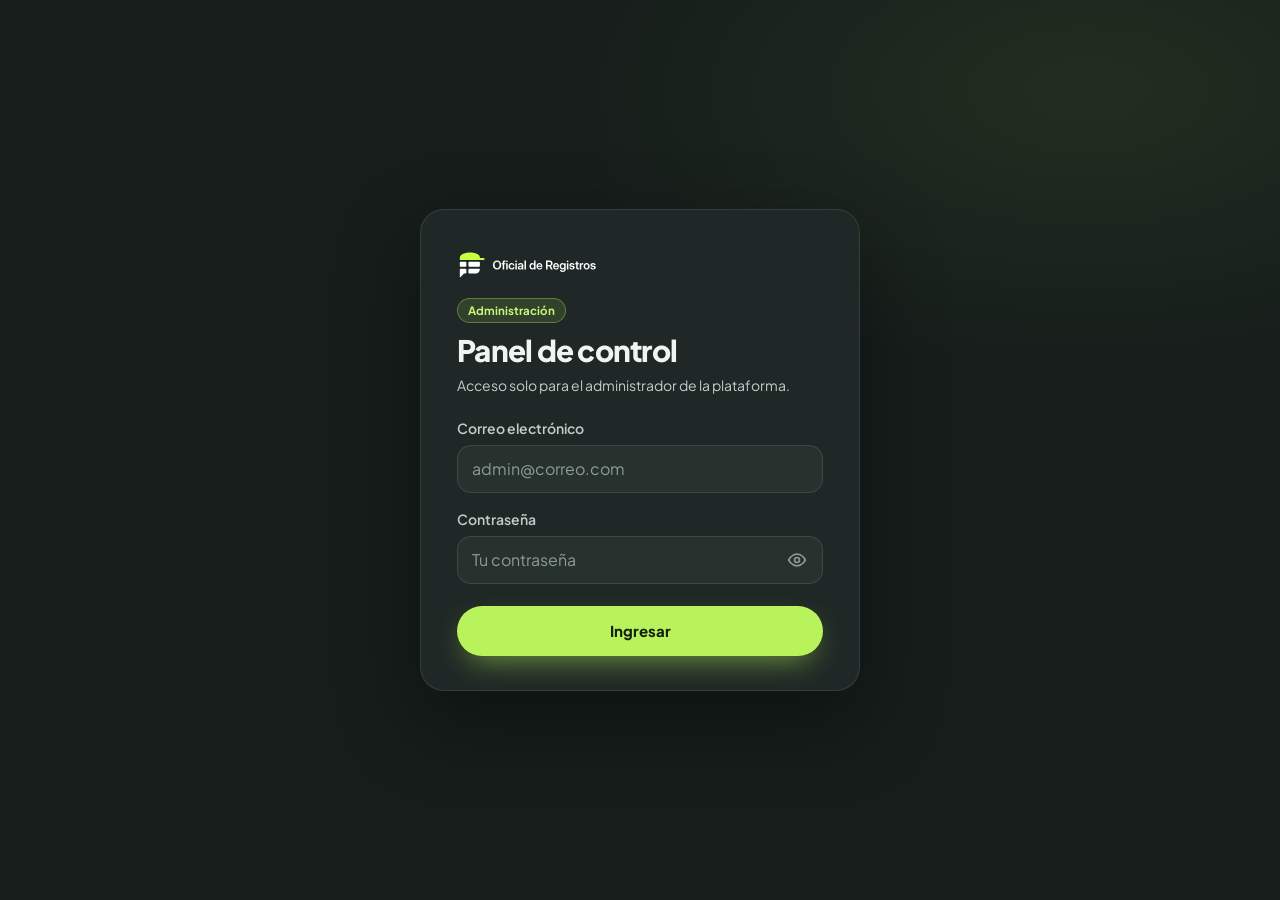
==== commit ae4d8d99: "Panel admin: tema propio verde carbón con acento lima (oscuro y claro) Co-Authored-By: Claude Opus 5" ====
--- a/static/admin.html
+++ b/static/admin.html
@@ -18,7 +18,7 @@
     </script>
     <!-- Sistema de diseño compartido (tokens, temas, navegación, modal) + estilos propios del panel -->
     <link rel="stylesheet" href="style.css?v=29">
-    <link rel="stylesheet" href="admin_style.css?v=2">
+    <link rel="stylesheet" href="admin_style.css?v=3">
 </head>
 <body class="adm">
 
--- a/static/admin_style.css
+++ b/static/admin_style.css
@@ -5,21 +5,125 @@
    oscuro holográfico por defecto, claro blanco con profundidad violeta.
    ========================================================================== */
 
+/* ==========================================================================
+   TEMA LIMA (solo el panel de administración)
+   Verde carbón con acento lima. Los tokens se redefinen en body.adm, así
+   todo lo que hereda de style.css (inputs, modal, navegación) toma esta paleta
+   sin tocar la app del taller.
+   ========================================================================== */
+html[data-theme="dark"] body.adm {
+    --fondo: #161D1B;
+    --superficie-1: #1F2826;          /* tarjetas */
+    --superficie-2: #27322F;          /* campos y controles */
+    --superficie-3: #2F3B38;          /* píldora activa del menú */
+    --superficie-hundida: #1A2220;
+    --superficie-elevada: #1F2826;
+    --linea: rgba(255, 255, 255, 0.06);
+    --linea-fuerte: rgba(255, 255, 255, 0.10);
+    --linea-intensa: rgba(255, 255, 255, 0.18);
+    --tinta: #F1F5F2;
+    --tinta-2: #C3CDC8;
+    --tinta-3: #8D9A95;
+    --lima: #B8F35B;                  /* acento: botones, activo, cifras positivas */
+    --lima-texto: #C6F57A;
+    --sobre-lima: #16210F;
+    --exito: #B8F35B;   --exito-fondo: rgba(184, 243, 91, 0.12);
+    --aviso: #F6C85F;   --aviso-fondo: rgba(246, 200, 95, 0.12);
+    --peligro: #FF8A80; --peligro-fondo: rgba(255, 138, 128, 0.12);
+    --info: #9FD7FF;    --info-fondo: rgba(159, 215, 255, 0.12);
+    --foco: 0 0 0 3px rgba(184, 243, 91, 0.30);
+    --borde: rgba(255, 255, 255, 0.08);
+    --texto: #F1F5F2;
+    background: radial-gradient(70% 50% at 100% 0%, rgba(184, 243, 91, 0.05), transparent 60%), #161D1B;
+}
+html[data-theme="light"] body.adm {
+    --fondo: #EEF2EE;
+    --superficie-1: #FFFFFF;
+    --superficie-2: #F3F6F2;
+    --superficie-3: #E6ECE5;
+    --superficie-hundida: #F3F6F2;
+    --superficie-elevada: #FFFFFF;
+    --linea: rgba(22, 40, 30, 0.08);
+    --linea-fuerte: rgba(22, 40, 30, 0.12);
+    --linea-intensa: rgba(22, 40, 30, 0.22);
+    --tinta: #16201D;
+    --tinta-2: #3B4945;
+    --tinta-3: #6A7773;
+    --lima: #B8F35B;
+    --lima-texto: #4D7C0F;            /* en fondo claro el lima puro no se lee: verde oliva */
+    --sobre-lima: #16210F;
+    --exito: #3F7A12;   --exito-fondo: rgba(132, 204, 22, 0.14);
+    --aviso: #9A6A00;   --aviso-fondo: rgba(234, 179, 8, 0.14);
+    --peligro: #C0392B; --peligro-fondo: rgba(220, 38, 38, 0.10);
+    --info: #1F6FA8;    --info-fondo: rgba(31, 111, 168, 0.10);
+    --foco: 0 0 0 3px rgba(132, 204, 22, 0.35);
+    --borde: rgba(22, 40, 30, 0.10);
+    --texto: #16201D;
+    --sombra-panel: 0 10px 28px -12px rgba(22, 40, 30, 0.14), 0 1px 2px rgba(22, 40, 30, 0.05);
+    background: #EEF2EE;
+}
+
+/* --- Barra superior: se funde con el fondo ------------------------------- */
+html[data-theme] .adm .barra-app { background: color-mix(in srgb, var(--fondo) 88%, transparent); border-bottom-color: var(--linea); }
+html[data-theme] .adm .inicial-taller { background: var(--lima); color: var(--sobre-lima); border: 0; border-radius: 50%; }
+
+/* --- Navegación: tarjeta propia; la sección actual es una píldora con ícono lima --- */
+html[data-theme] .adm .nav-app { background: var(--superficie-1); border-right: 0; backdrop-filter: none; -webkit-backdrop-filter: none; }
+@media (min-width: 960px) {
+    html[data-theme] .adm .nav-app {
+        margin: 16px 0 16px 16px; border-radius: 24px; border: 1px solid var(--linea);
+        height: calc(100vh - var(--alto-barra) - 32px); top: calc(var(--alto-barra) + 16px);
+    }
+    html[data-theme="light"] .adm .nav-app { box-shadow: var(--sombra-panel); }
+}
+html[data-theme] .adm .nav-enlace { color: var(--tinta-2); }
+html[data-theme] .adm .nav-enlace:hover { background: var(--superficie-2); color: var(--tinta); }
+html[data-theme] .adm .nav-enlace[aria-current="page"] {
+    background: var(--superficie-3); color: var(--lima-texto); box-shadow: none; font-weight: 650;
+}
+html[data-theme] .adm .nav-enlace[aria-current="page"] .icono { stroke: var(--lima-texto); }
+@media (max-width: 959px) {
+    html[data-theme] .adm .nav-inferior {
+        left: 12px; right: 12px; bottom: calc(12px + env(safe-area-inset-bottom));
+        border-radius: 9999px; border: 1px solid var(--linea-fuerte); padding: 6px;
+        background: color-mix(in srgb, var(--superficie-1) 94%, transparent);
+        box-shadow: 0 16px 40px rgba(0, 0, 0, 0.35);
+    }
+    html[data-theme] .adm .nav-inferior button { border-radius: 9999px; min-height: 50px; }
+    html[data-theme] .adm .nav-inferior button[aria-current="page"] { background: var(--lima); color: var(--sobre-lima); }
+    html[data-theme] .adm .nav-inferior button[aria-current="page"] .icono { stroke: var(--sobre-lima); }
+    html[data-theme] .adm .contenedor { padding-bottom: calc(110px + env(safe-area-inset-bottom)); }
+}
+
+/* --- Botones: lima sólido con texto oscuro (sin degradados) --------------- */
+html[data-theme] .adm :is(.btn-primario, .modal-btn-ok, .btn-chico.principal) {
+    background: var(--lima); color: var(--sobre-lima); border-color: transparent; font-weight: 650;
+    box-shadow: 0 8px 20px -8px rgba(184, 243, 91, 0.55);
+}
+html[data-theme] .adm :is(.btn-primario, .modal-btn-ok, .btn-chico.principal):hover { background: #C8F77A; filter: none; }
+html[data-theme] .adm .btn-chico { background: var(--superficie-2); border-color: var(--linea-fuerte); color: var(--tinta-2); }
+html[data-theme] .adm .btn-chico:hover { color: var(--tinta); border-color: var(--lima); }
+html[data-theme] .adm .modal-btn-secundario { background: var(--superficie-2); color: var(--tinta); border-color: var(--linea-fuerte); }
+html[data-theme] .adm .modal-btn-ok:focus-visible, html[data-theme] .adm .btn:focus-visible { outline: none; box-shadow: var(--foco); }
+
+/* --- Campos ---------------------------------------------------------------- */
+html[data-theme] .adm :is(input, select):focus { border-color: var(--lima); box-shadow: var(--foco); }
+.adm input[type="checkbox"], .adm input[type="radio"] { accent-color: #9BDB3C; }
+
+/* --- Modal ----------------------------------------------------------------- */
+html[data-theme] .adm .modal-caja { background: var(--superficie-1) !important; border: 1px solid var(--linea-fuerte); border-radius: 24px; box-shadow: 0 30px 80px rgba(0, 0, 0, 0.45); }
+html[data-theme="light"] .adm .modal-caja { box-shadow: 0 30px 80px rgba(22, 40, 30, 0.18); }
+html[data-theme] .adm .modal-overlay { background: rgba(8, 12, 10, 0.6); }
+html[data-theme] .adm .modal-icono.success { background: var(--exito-fondo); color: var(--lima-texto); }
+html[data-theme] .adm .modal-icono.info { background: var(--superficie-3); color: var(--tinta-2); }
+
 /* --- Superficie de tarjeta compartida por todo el panel ------------------ */
 .adm :is(.panel-box, .metric-card, .taller-card, .ficha-360-container, .plan-card, .cola-card) {
-    border-radius: 20px;
-    background: var(--superficie-1);
-    border: 1px solid var(--linea);
-}
-html[data-theme="dark"] .adm :is(.panel-box, .metric-card, .taller-card, .ficha-360-container, .plan-card) {
-    background: rgba(255, 255, 255, 0.04); border-color: rgba(255, 255, 255, 0.09);
-    -webkit-backdrop-filter: blur(16px); backdrop-filter: blur(16px);
-}
-html[data-theme="light"] .adm :is(.panel-box, .metric-card, .taller-card, .ficha-360-container, .plan-card) {
-    background: #FFFFFF; border-color: var(--borde-claro); box-shadow: var(--sombra-claro);
-}
-/* Tarjetas dentro de un panel: sin sombra propia (evita capas encimadas) */
-html[data-theme="light"] .adm .panel-box :is(.plan-card, .cola-card) { box-shadow: none; }
+    border-radius: 24px; background: var(--superficie-1); border: 1px solid var(--linea);
+}
+html[data-theme="light"] .adm :is(.panel-box, .metric-card, .taller-card, .ficha-360-container, .plan-card) { box-shadow: var(--sombra-panel); }
+/* Tarjetas dentro de un panel: un tono distinto y sin sombra (evita capas encimadas) */
+.adm .panel-box :is(.plan-card, .cola-card) { background: var(--superficie-2); box-shadow: none; }
 
 /* ==========================================================================
    ESTRUCTURA: barra superior, insignia, navegación
@@ -28,8 +132,7 @@
 .adm-insignia {
     padding: 4px 10px; border-radius: 9999px;
     font-size: 11.5px; font-weight: 700; letter-spacing: 0.02em;
-    color: var(--sobre-holo, #141124);
-    background: linear-gradient(125deg, #B6F2D3 0%, #D9F29A 30%, #F2E6AE 52%, #EDB9E4 76%, #B7A0FF 100%);
+    color: var(--lima-texto); background: var(--exito-fondo); border: 1px solid color-mix(in srgb, var(--lima) 35%, transparent);
 }
 .adm .banner-bienvenida { color: var(--tinta-2); font-weight: 550; }
 
@@ -67,10 +170,24 @@
 html[data-theme="light"] .adm-login .logo-movil.claro { display: block !important; }
 .adm-login-etiqueta {
     display: inline-block; margin-bottom: 10px; padding: 3px 10px; border-radius: 9999px;
-    font-size: 11.5px; font-weight: 700; color: #C4B5FD;
-    background: rgba(168, 85, 247, 0.14); border: 1px solid rgba(168, 85, 247, 0.28);
-}
-html[data-theme="light"] .adm-login-etiqueta { color: #6D28D9; background: #F3EEFF; border-color: rgba(124, 58, 237, 0.2); }
+    font-size: 11.5px; font-weight: 700; color: var(--lima-texto);
+    background: var(--exito-fondo); border: 1px solid color-mix(in srgb, var(--lima) 35%, transparent);
+}
+html[data-theme] .adm #login-container { background: radial-gradient(60% 45% at 85% 10%, rgba(184, 243, 91, 0.08), transparent 70%), var(--fondo); }
+html[data-theme] .adm #login-container .login-card {
+    background: var(--superficie-1); border: 1px solid var(--linea-fuerte); backdrop-filter: none; -webkit-backdrop-filter: none;
+    box-shadow: 0 30px 80px rgba(0, 0, 0, 0.35);
+}
+html[data-theme="light"] .adm #login-container .login-card { box-shadow: var(--sombra-panel); }
+html[data-theme] .adm #login-container .campo-login input { background: var(--superficie-2); border-color: var(--linea-fuerte); }
+html[data-theme] .adm #login-container .campo-login input:focus { border-color: var(--lima); box-shadow: var(--foco); }
+html[data-theme] .adm #login-container .campo-clave:focus-within .ver-clave { color: var(--lima-texto); }
+html[data-theme] .adm #login-container .btn-login {
+    background: var(--lima) !important; color: var(--sobre-lima) !important;
+    box-shadow: 0 12px 30px -10px rgba(184, 243, 91, 0.6);
+}
+html[data-theme] .adm #login-container .btn-login:hover:not(:disabled) { background: #C8F77A !important; box-shadow: 0 16px 34px -10px rgba(184, 243, 91, 0.7); }
+html[data-theme] .adm #login-container .btn-login:focus-visible { outline: 3px solid var(--lima); }
 .adm-login #login_error { margin: 14px 0 0; min-height: 1.2em; color: var(--peligro); font-size: var(--t-s); text-align: center; }
 
 /* ==========================================================================
@@ -106,7 +223,7 @@
 .metrics-grid { display: grid; grid-template-columns: repeat(auto-fit, minmax(240px, 1fr)); gap: 14px; margin-bottom: 28px; }
 .metric-card { padding: 20px; display: flex; flex-direction: column; gap: 12px; }
 .metric-card h4 { margin: 0; font-size: var(--t-s); font-weight: 600; color: var(--tinta-3); }
-.metric-main-value { font-size: 2rem; font-weight: 750; letter-spacing: -0.02em; font-variant-numeric: tabular-nums; color: var(--tinta); }
+.metric-main-value { font-size: 2.25rem; font-weight: 750; letter-spacing: -0.02em; font-variant-numeric: tabular-nums; color: var(--tinta); }
 .metric-sub-stats { display: flex; flex-wrap: wrap; gap: 6px; }
 .metric-card .btn-chico { align-self: flex-start; margin-top: auto; }
 .adm-lista-alertas { display: flex; flex-direction: column; gap: 8px; }
@@ -114,7 +231,7 @@
 .alerta-card b { color: var(--tinta); }
 .alerta-critico { border-left-color: var(--peligro); }
 .alerta-advertencia { border-left-color: var(--aviso); }
-.alerta-riesgo { border-left-color: #A855F7; }
+.alerta-riesgo { border-left-color: var(--info); }
 .alerta-ok { border-left-color: var(--exito); }
 
 /* Talleres */
@@ -150,7 +267,7 @@
     min-height: 38px; padding: 0 16px; border-radius: 9999px; cursor: pointer;
     font: 600 var(--t-s) var(--fuente-ui); color: var(--tinta-2); background: var(--superficie-2); border: 1px solid var(--linea);
 }
-.ficha-360-footer .btn-primary { background: var(--gradiente-marca); color: #fff; border: 0; }
+.ficha-360-footer .btn-primary { background: var(--lima); color: var(--sobre-lima); border: 0; }
 
 /* Planes */
 .planes-grid { display: grid; grid-template-columns: repeat(auto-fit, minmax(300px, 1fr)); gap: 14px; }
@@ -159,11 +276,11 @@
 .precios-plan { display: grid; grid-template-columns: repeat(3, 1fr); gap: 8px; }
 .checks-modulos { display: flex; flex-direction: column; gap: 10px; }
 .check-modulo { display: flex; gap: 10px; align-items: flex-start; font-size: var(--t-s); cursor: pointer; }
-.check-modulo input { margin-top: 3px; accent-color: #8B5CF6; width: 16px; height: 16px; }
+.check-modulo input { margin-top: 3px; width: 16px; height: 16px; }
 .check-modulo .texto-ayuda { margin: 0; font-size: var(--t-xs); }
 .plan-card .btn-primary {
     min-height: 42px; border: 0; border-radius: 9999px; cursor: pointer;
-    font: 700 var(--t-s) var(--fuente-ui); background: var(--gradiente-marca); color: #fff;
+    font: 700 var(--t-s) var(--fuente-ui); background: var(--lima); color: var(--sobre-lima);
 }
 
 /* Monitor de IA */
@@ -177,7 +294,7 @@
 .modulos-cabecera label { display: flex; flex-direction: column; gap: 6px; }
 .lista-modulos { display: flex; flex-direction: column; gap: 8px; }
 .modulo-fila { padding: 12px 14px; border: 1px solid var(--linea); border-radius: 14px; display: flex; flex-direction: column; gap: 10px; }
-.modulo-fila.con-excepcion { border-color: rgba(168, 85, 247, 0.45); }
+.modulo-fila.con-excepcion { border-color: color-mix(in srgb, var(--lima) 55%, transparent); }
 .modulo-titulo { display: flex; flex-wrap: wrap; align-items: center; gap: 6px; }
 .modulo-info .texto-ayuda { margin: 4px 0 0; font-size: var(--t-xs); }
 .modulo-controles { display: grid; grid-template-columns: 1.3fr 0.9fr 1.3fr; gap: 8px; }
